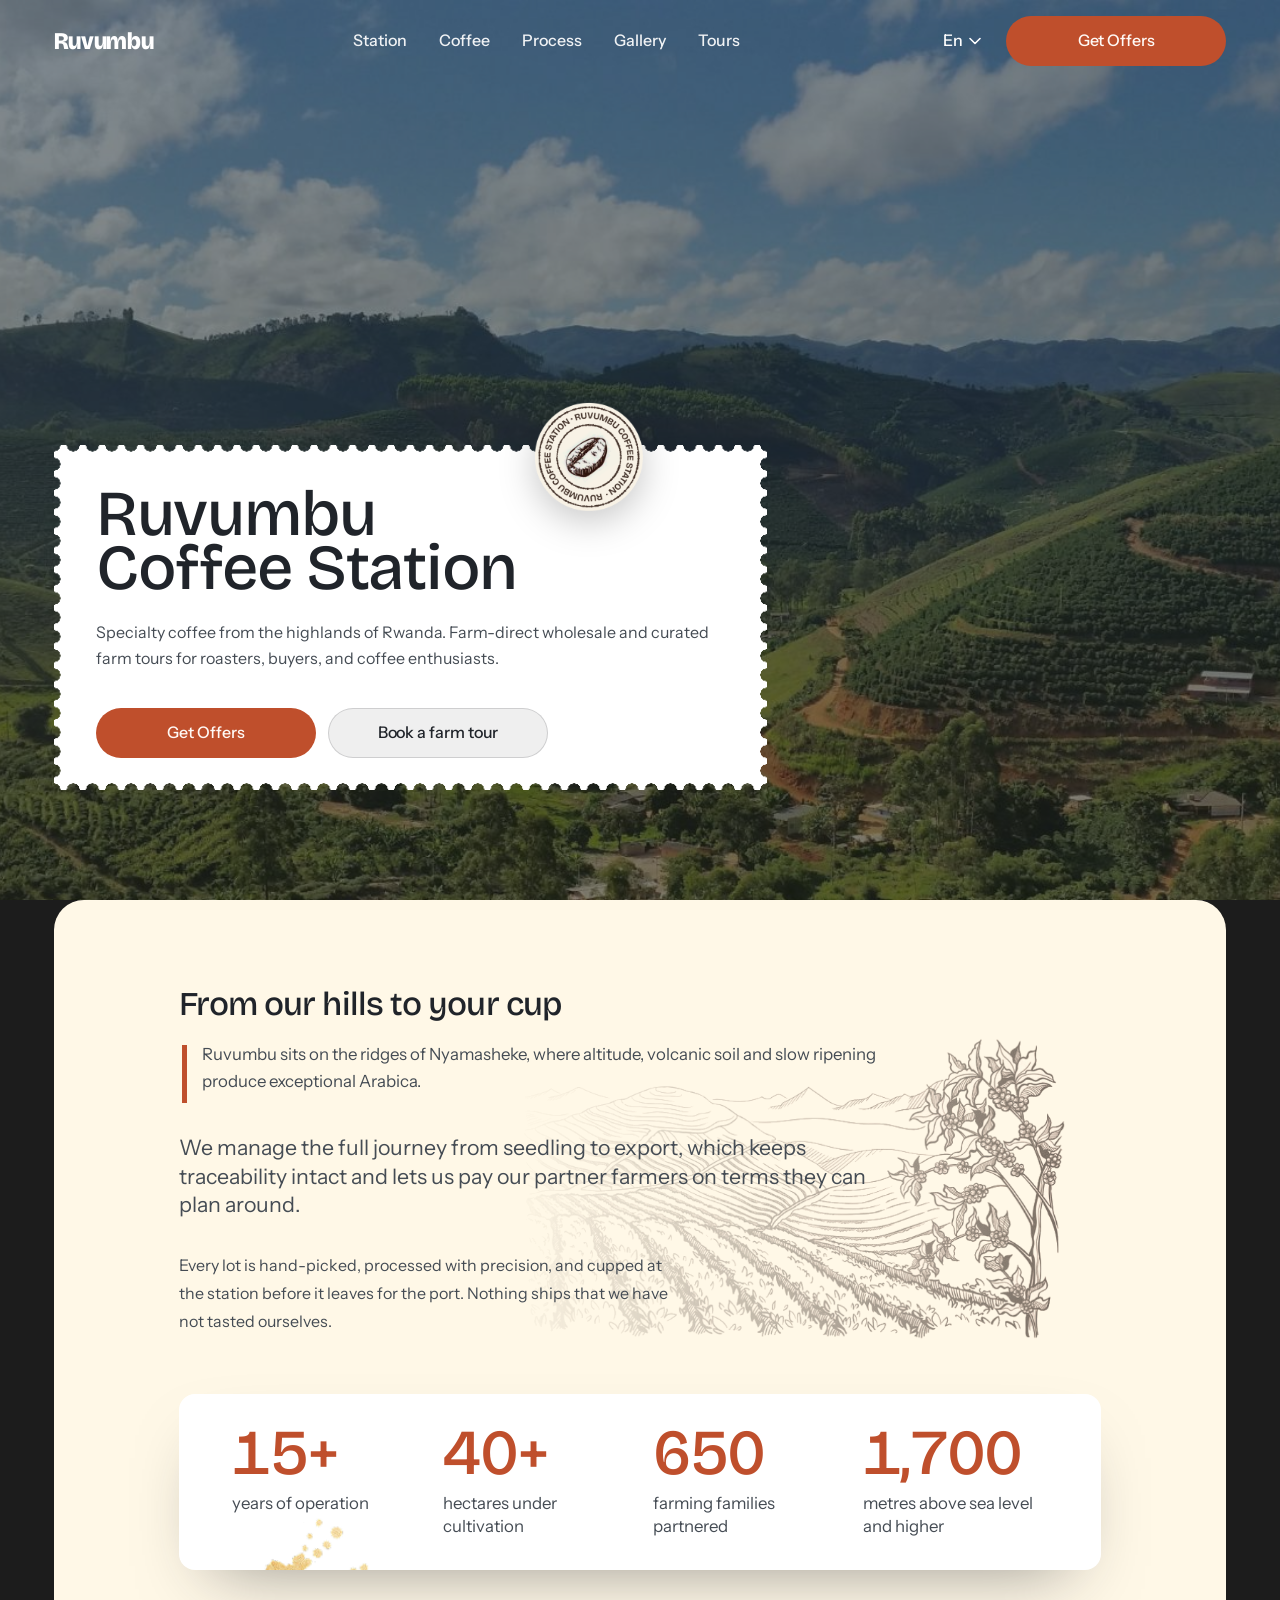
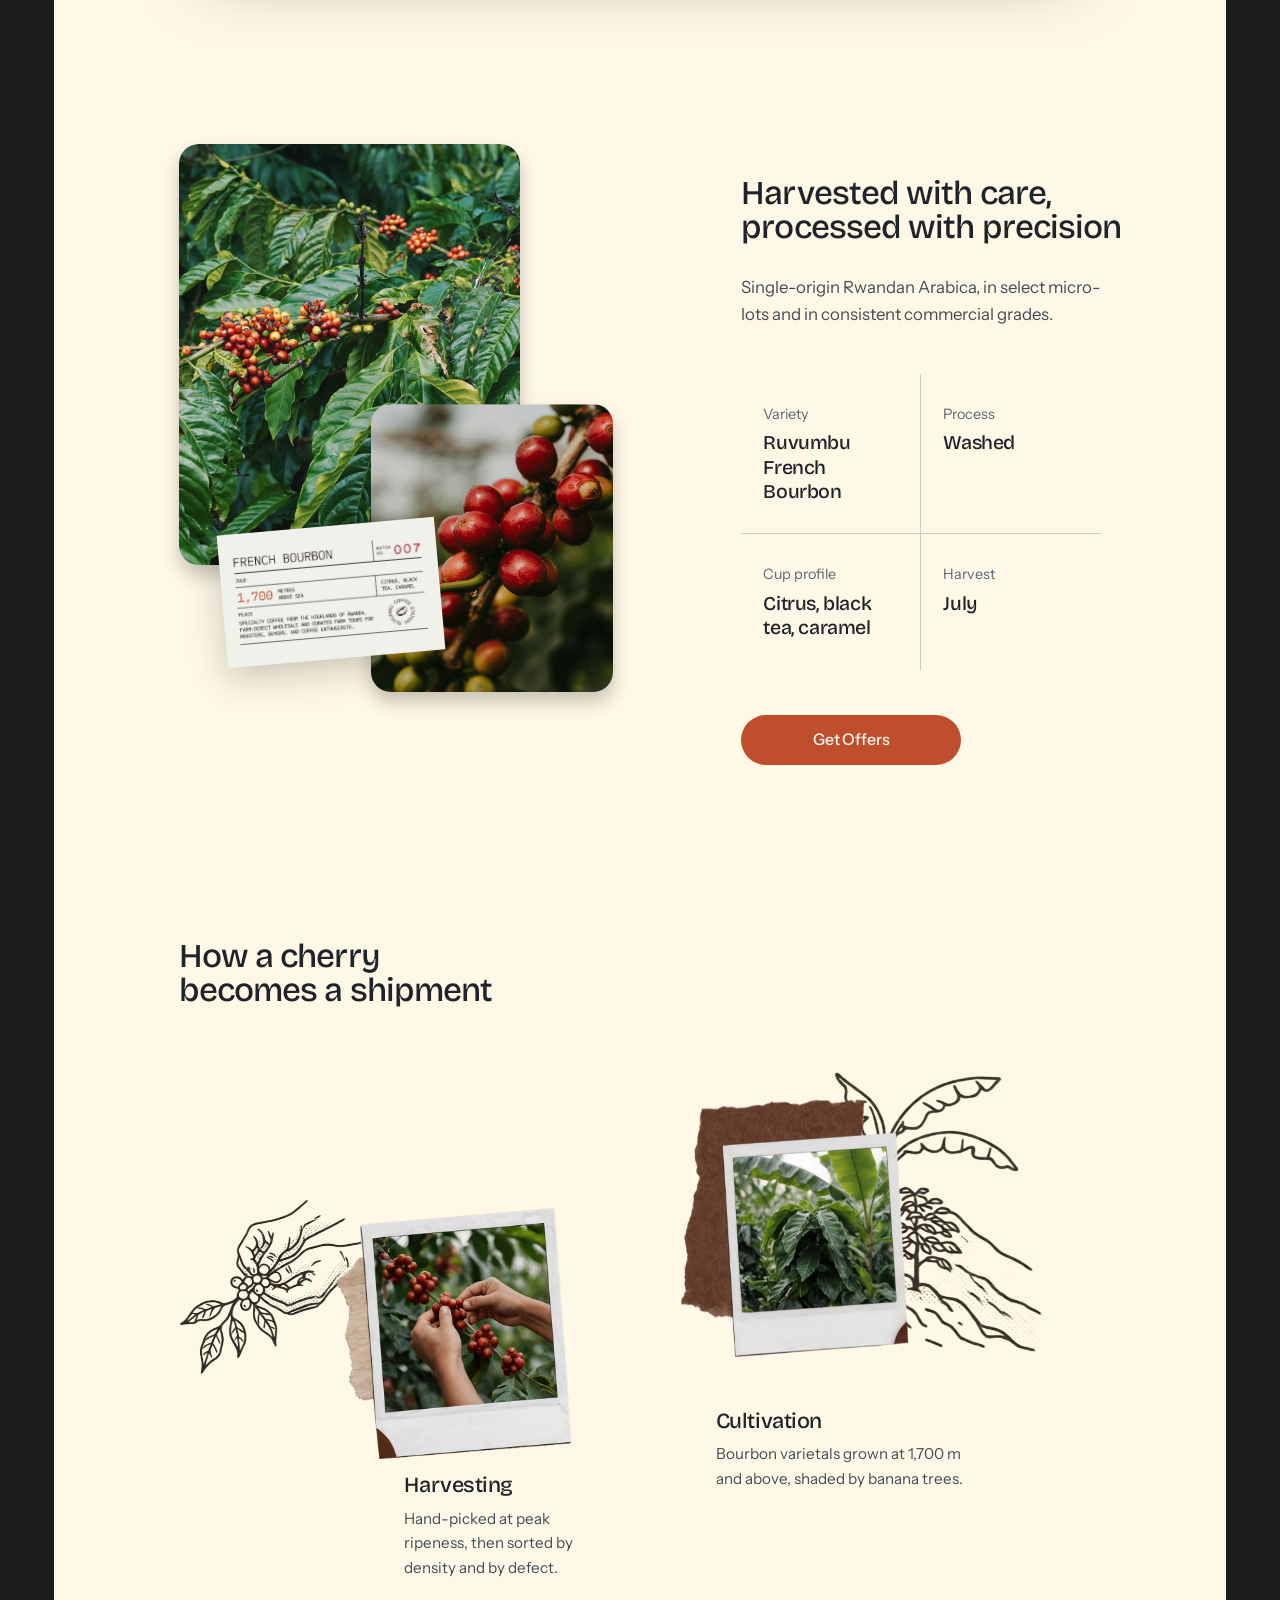
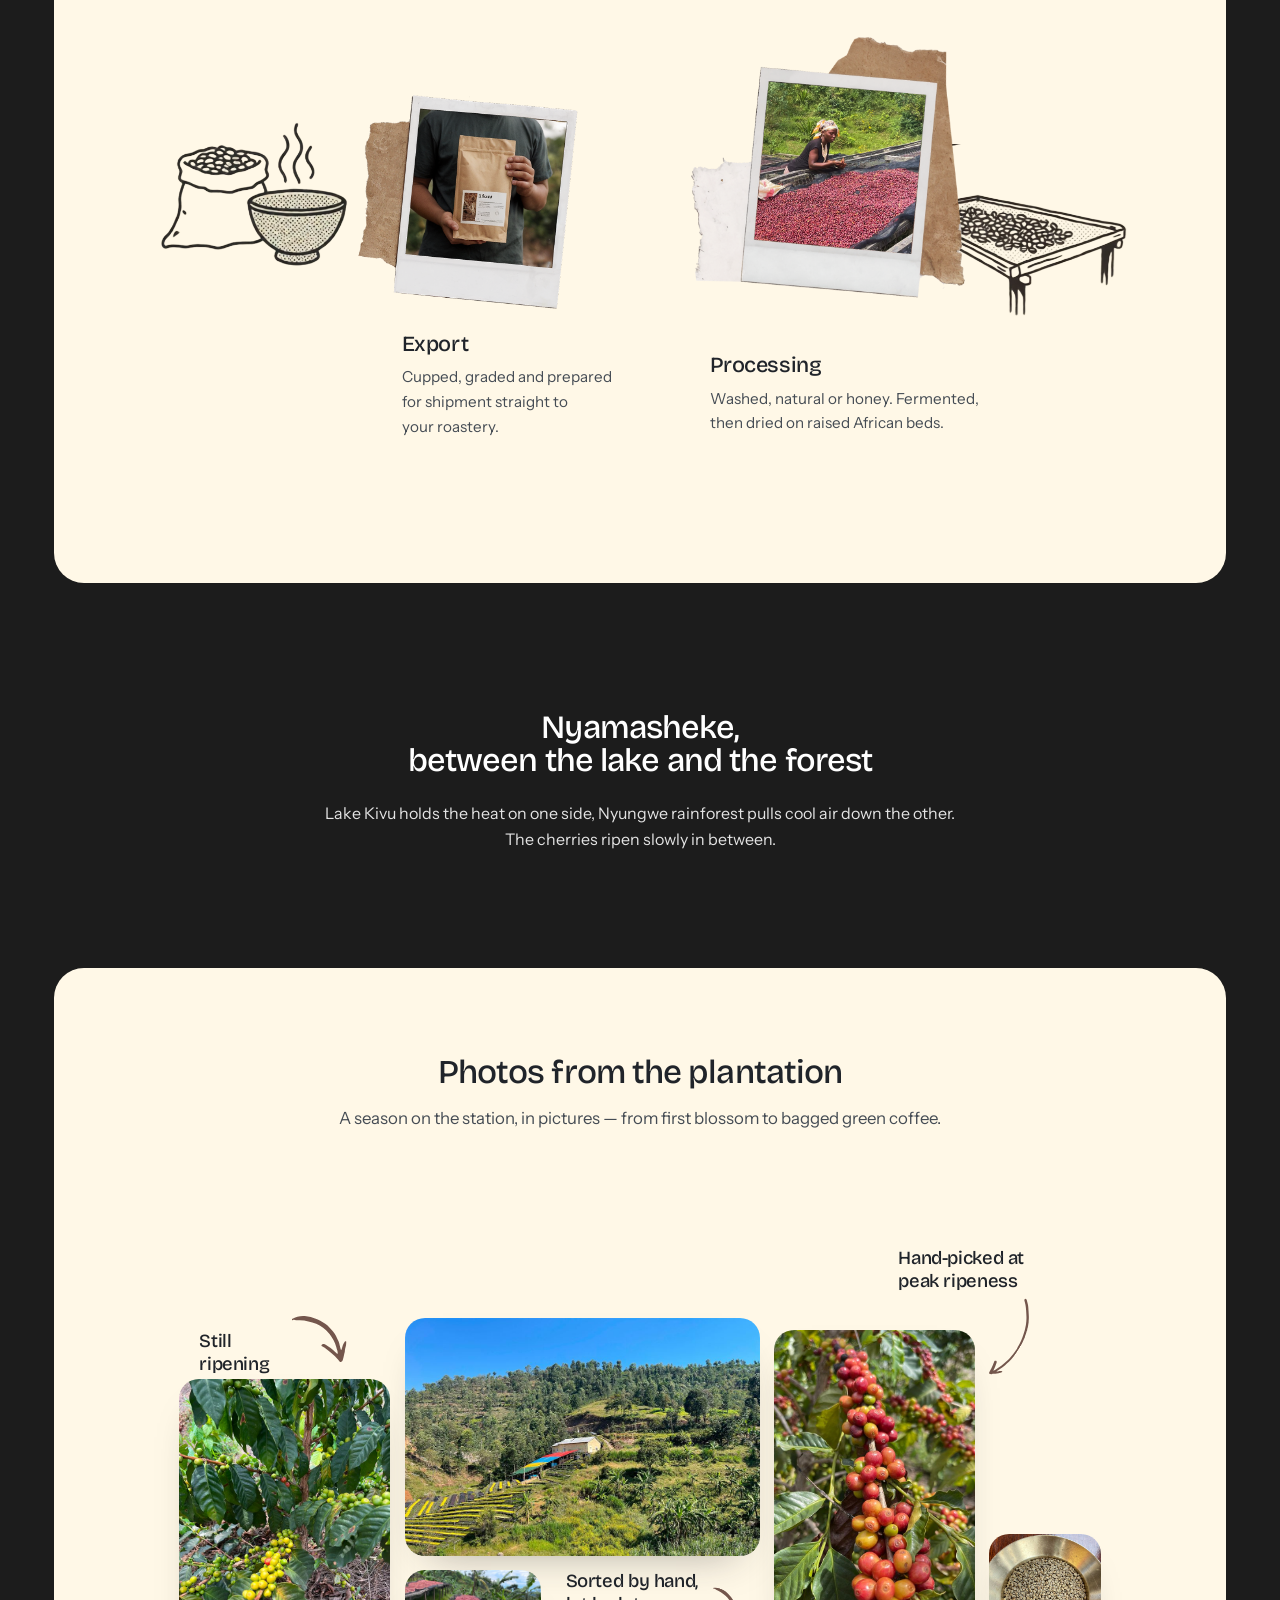
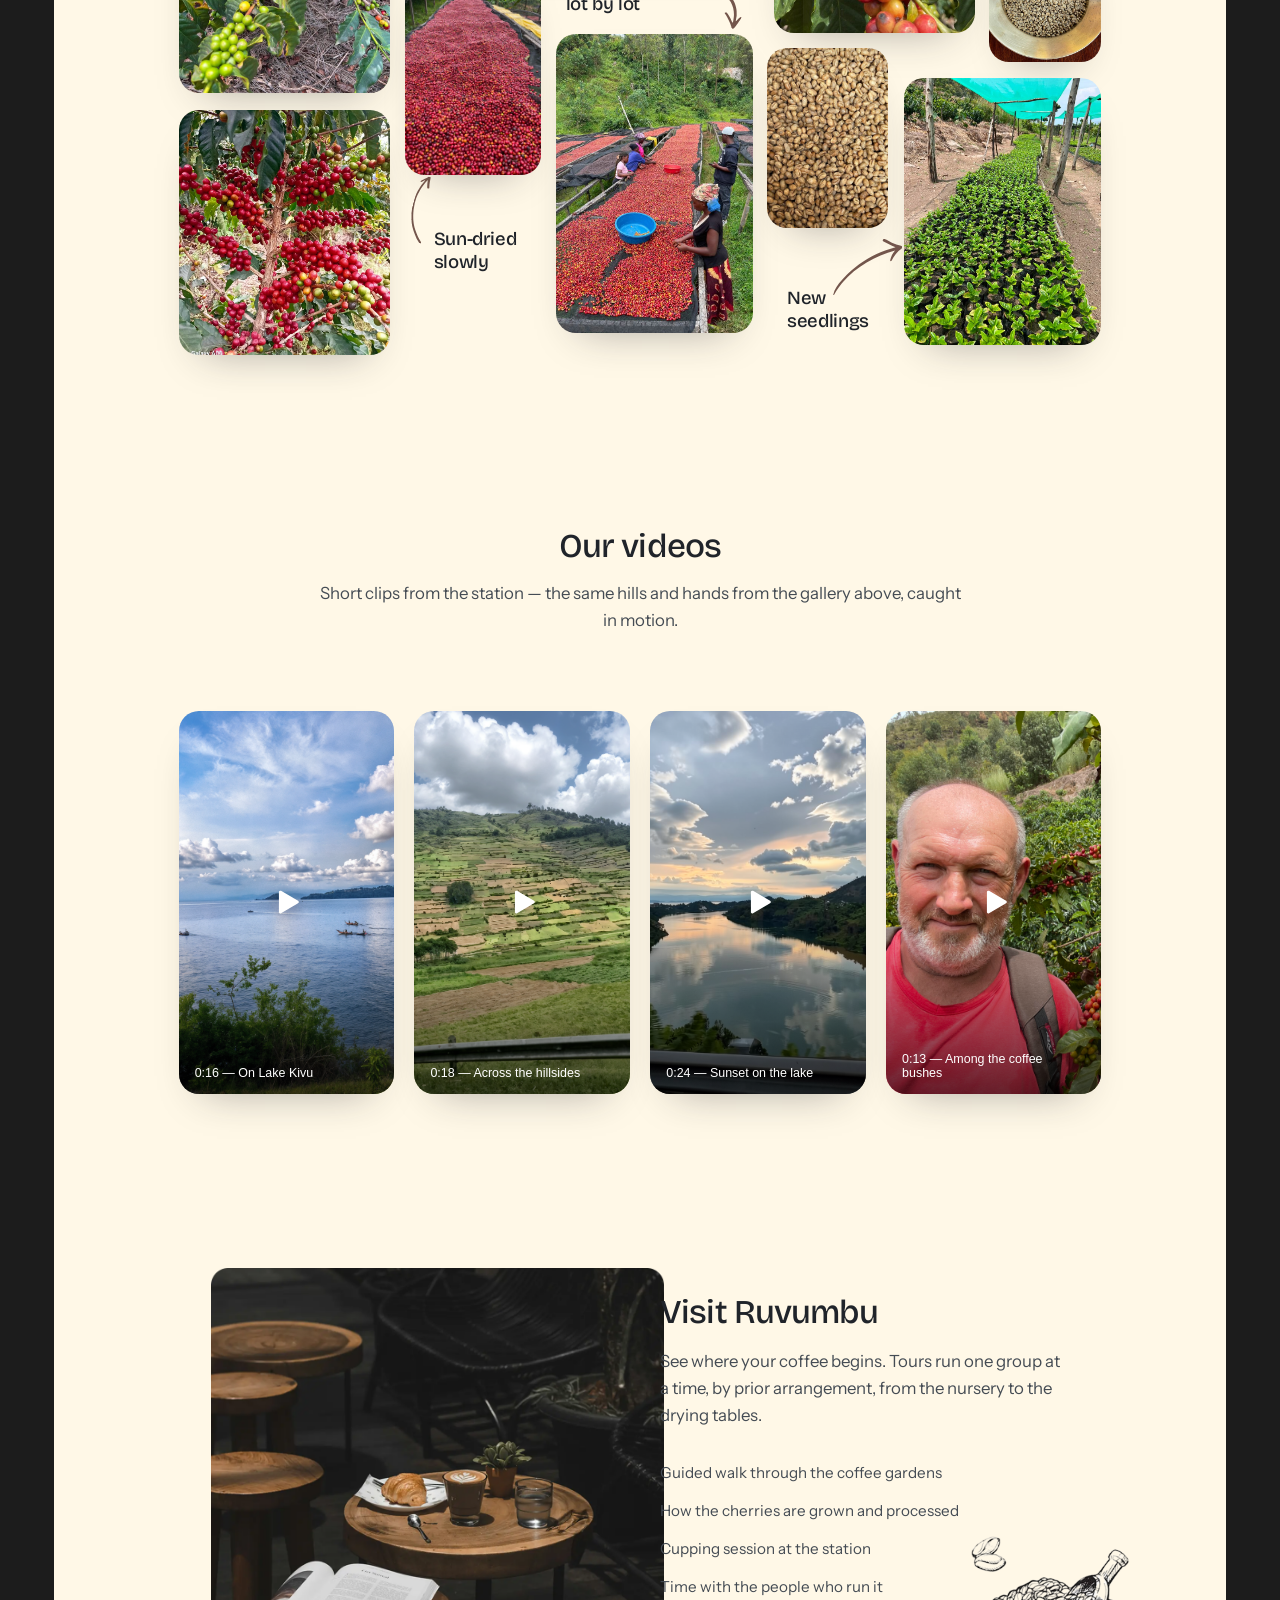
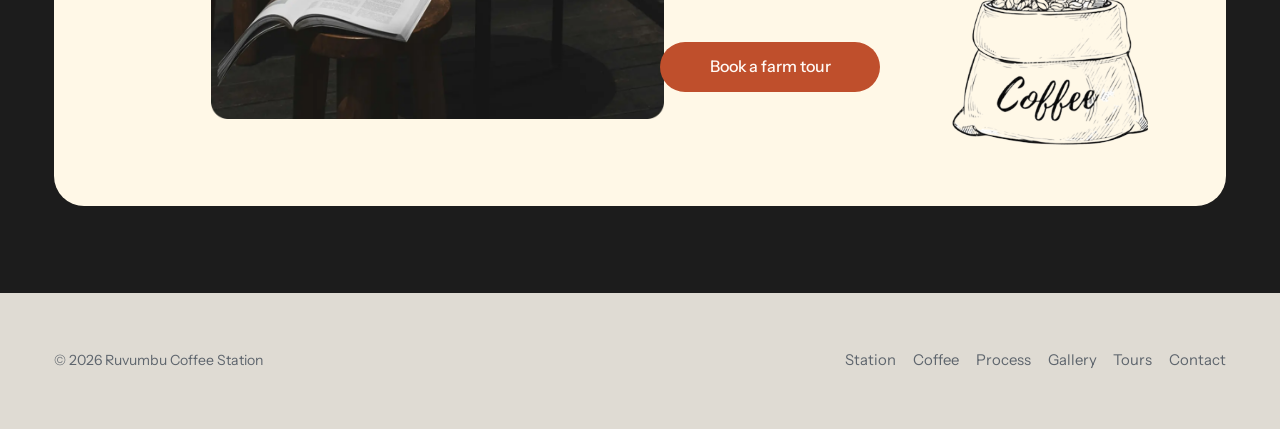
==== index.html @ c39b8268 "update 21:30" ====
<!doctype html>
<html lang="en">
<head>
<meta charset="utf-8">
<meta name="viewport" content="width=device-width,initial-scale=1">
<title>Ruvumbu Coffee Station</title>
<meta name="description" content="Specialty coffee from the highlands of Rwanda. Farm-direct wholesale and curated farm tours for roasters, buyers, and coffee enthusiasts.">
<link rel="preconnect" href="https://fonts.googleapis.com">
<link rel="preconnect" href="https://fonts.gstatic.com" crossorigin>
<link rel="stylesheet" href="https://fonts.googleapis.com/css2?family=Bricolage+Grotesque:opsz,wdth,wght@12..96,75..100,400..800&family=Instrument+Sans:wght@400..700&family=Inter:wght@400;500;600;700;800&display=swap">
<style>
/* =============================================================
   RUVUMBU COFFEE STATION
   Built from Figma: n8om11wwFzgk9Ab67Mc1Me, frame "Site" 90:30
   Ground #1C1C1C · panels #FFF8E7 r30 · accent #BF4F2C · foot #DFDBD3
   Type: Bricolage Grotesque (display) + Instrument Sans (body)
   Radius: panels 30 · media/cards 20 · metric card 16 · buttons pill
   ============================================================= */

:root{
  --ground:#1C1C1C;
  --panel:#FFF8E7;
  --ink:#20242A;
  --ink-2:#454C54;
  --ink-3:#5E656D;
  --line:#CCCCCC;
  --terra:#BF4F2C;
  --terra-press:#A34122;
  --on-terra:#FFF9F5;
  --foot:#DFDBD3;
  --white:#FFFFFF;

  --wrap:1292px;
  --panel-w:1642px;
  --gut:clamp(20px,4.2vw,64px);

  --r-panel:30px;
  --r-media:20px;
  --r-card:16px;
  --r-pill:999px;

  /* type scale, anchored so a 1920 viewport matches the Figma frame */
  --fs-h1:clamp(2.05rem,5vw,6rem);
  --fs-h2:clamp(2rem,2.6vw,3.125rem);
  --fs-h3:clamp(1.35rem,1.34vw,1.6rem);
  --fs-lead:clamp(1.05rem,1.04vw,1.25rem);
  --fs-body:clamp(.95rem,.82vw,.98rem);
  --fs-station-p:clamp(1.25rem,1.67vw,2rem);
  --fs-num:clamp(3rem,5vw,6rem);
}

*{box-sizing:border-box}
html{overflow-x:clip}
@media (hover:hover) and (pointer:fine){html{scroll-behavior:smooth}}
body{
  margin:0;background:var(--ground);color:var(--ink);
  font-family:"Instrument Sans",ui-sans-serif,system-ui,"Segoe UI",Helvetica,Arial,sans-serif;
  font-size:1rem;line-height:1.6;-webkit-font-smoothing:antialiased;overflow-x:clip;
}
img{display:block;max-width:100%;height:auto}
h1,h2,h3,.metric .n,.spec dd,.brand{font-variation-settings:"opsz" 14,"wdth" 100}
.brand{font-variation-settings:"opsz" 96,"wdth" 100}
h1,h2,h3{font-family:"Bricolage Grotesque","Instrument Sans",ui-sans-serif,system-ui,sans-serif;font-weight:500;margin:0;text-wrap:balance}
h1{font-size:var(--fs-h1);line-height:.84;letter-spacing:-.02em}
h2{font-size:var(--fs-h2);line-height:1.035;letter-spacing:-.0273em}
h3{font-size:var(--fs-h3);line-height:1.18;letter-spacing:-.02em}
p{margin:0;text-wrap:pretty}
a{color:inherit;text-decoration:none}

/* Cyrillic renders more reliably in Inter than in the display faces above */
html[lang="ru"] body{font-family:"Inter",ui-sans-serif,system-ui,"Segoe UI",Helvetica,Arial,sans-serif}
html[lang="ru"] h1,html[lang="ru"] h2,html[lang="ru"] h3,html[lang="ru"] .brand,html[lang="ru"] .metric .n,html[lang="ru"] .spec dd{font-family:"Inter",ui-sans-serif,system-ui,sans-serif}

.wrap{width:min(var(--wrap),100% - var(--gut) * 2);margin-inline:auto}
.panel .wrap{width:min(var(--wrap),78.7%)}
@media (max-width:900px){.panel .wrap{width:min(var(--wrap),100% - var(--gut) * 2)}}
.lead{font-size:var(--fs-lead);line-height:1.62;color:var(--ink-2)}

/* ---------- buttons ---------- */
.btn{
  display:inline-flex;align-items:center;justify-content:center;white-space:nowrap;
  padding:.7rem 2.2rem;border-radius:var(--r-pill);border:1px solid transparent;
  font:inherit;font-size:1rem;font-weight:500;letter-spacing:-.005em;cursor:pointer;
  min-width:220px;
  transition:background .25s cubic-bezier(.16,1,.3,1),border-color .25s,color .25s,transform .12s;
}
@media (max-width:560px){
  .btn{width:100%;min-width:0}
  .hero-cta{flex-direction:column;align-items:stretch}
}
.btn-primary{background:var(--terra);color:var(--on-terra)}
.btn-primary:hover{background:var(--terra-press)}
.btn-ghost{border-color:rgba(32,36,42,.16);color:var(--ink)}
.btn-ghost:hover{border-color:var(--ink);background:rgba(32,36,42,.05)}
.btn-light{border-color:rgba(255,255,255,.5);color:#fff}
.btn-light:hover{background:rgba(255,255,255,.14);border-color:#fff}
.btn:active{transform:translateY(1px) scale(.99)}
:where(a,button):focus-visible{outline:2px solid var(--terra);outline-offset:3px;border-radius:6px}

/* ---------- nav ---------- */
.nav{position:fixed;top:0;left:0;right:0;z-index:30;padding-block:16px;background:transparent;box-shadow:none;transition:background-color .3s ease,box-shadow .3s ease,padding-block .3s ease}
.nav.is-scrolled{background:rgba(28,28,28,.82);backdrop-filter:blur(10px);-webkit-backdrop-filter:blur(10px);box-shadow:0 8px 30px -14px rgba(0,0,0,.5);padding-block:12px}
.nav .wrap{display:grid;grid-template-columns:auto 1fr auto;align-items:center;gap:1.5rem}
.brand{font-family:"Bricolage Grotesque",sans-serif;font-weight:800;font-size:1.5rem;letter-spacing:-.014em;color:#fff}
.nav-center{justify-self:center}
.nav-links{display:flex;gap:32px;list-style:none;margin:0;padding:0}
.nav-links a{color:#fff;font-size:1rem;font-weight:500;opacity:.92;padding-block:4px;border-bottom:1px solid transparent;transition:opacity .2s,border-color .2s}
.nav-links a:hover{opacity:1;border-color:rgba(255,255,255,.7)}
.nav-actions{display:flex;align-items:center;gap:22px;justify-self:end}
.nav-toggle{display:none;font:inherit;font-weight:500;color:#fff;background:transparent;border:1px solid rgba(255,255,255,.5);border-radius:var(--r-pill);padding:.5rem 1rem;cursor:pointer}
.mobile-nav{position:absolute;left:var(--gut);right:var(--gut);top:70px;background:var(--panel);border-radius:var(--r-media);padding:.5rem 1.25rem 1.25rem;box-shadow:0 30px 70px -30px rgba(0,0,0,.6)}
.mobile-nav ul{list-style:none;margin:0;padding:0}
.mobile-nav ul a{display:block;padding:.75rem 0;border-bottom:1px solid rgba(32,36,42,.1);font-size:1.05rem}
.mobile-nav .btn{width:100%;margin-top:1rem}

/* ---------- language switch ---------- */
.lang-switch{position:relative}
.lang-btn{display:inline-flex;align-items:center;gap:6px;background:transparent;border:0;color:#fff;font:inherit;font-size:1rem;font-weight:500;cursor:pointer;padding:.3rem .2rem}
.lang-btn svg{transition:transform .2s}
.lang-switch.open .lang-btn svg{transform:rotate(180deg)}
.lang-menu{position:absolute;top:calc(100% + 10px);right:0;min-width:88px;list-style:none;margin:0;padding:6px;background:var(--panel);border-radius:14px;box-shadow:0 20px 44px -18px rgba(0,0,0,.55);z-index:40}
.lang-menu[hidden]{display:none}
.lang-menu li{border-radius:8px}
.lang-menu button{display:block;width:100%;text-align:left;background:transparent;border:0;font:inherit;font-size:.95rem;color:var(--ink);padding:.5rem .65rem;border-radius:8px;cursor:pointer}
.lang-menu button:hover,.lang-menu button:focus-visible{background:rgba(191,79,44,.12)}
.lang-menu button[aria-selected="true"]{color:var(--terra);font-weight:600}

/* ---------- hero ---------- */
.hero{position:relative;min-height:min(912px,100svh);display:flex;align-items:flex-end;overflow:clip;isolation:isolate}
.hero-bg{position:absolute;inset:0;z-index:-2;overflow:clip;background:#1c1c1c}
.hero-bg img{width:100%;height:118%;object-fit:cover;object-position:50% 30%;opacity:.5}
.hero .wrap{position:relative;padding-block:clamp(96px,9vw,110px)}
.hero-inner{position:relative;width:min(713px,100%)}

/* hero card — scalloped (postage-stamp) edge. A single tiled
   radial-gradient hole-punch mask (round in both axes, so it always
   fits the perimeter evenly) layered with a solid content-box fill —
   the ring of holes only shows in the `--r`-wide padding strip of the
   ::before, the interior stays solid regardless. One mask layer, no
   per-edge composition, no dynamic geometry: nothing left to mis-render. */
.stampcard{
  --r:clamp(6.5px,0.75vw,10px);
  position:relative;background:none;
  padding:clamp(28px,3.3vw,52px) clamp(20px,2.2vw,35px) clamp(26px,2.5vw,40px) clamp(24px,3.3vw,52px);
}
.stampcard::before{
  content:"";position:absolute;inset:0;z-index:-1;
  padding:var(--r);box-sizing:border-box;
  background:var(--white);
  box-shadow:0 26px 50px rgba(0,0,0,.28);
  -webkit-mask:
    radial-gradient(50% 50%,#0000 66%,#000 67%) round var(--r) var(--r)/calc(2*var(--r)) calc(2*var(--r)),
    conic-gradient(#000 0 0) content-box;
  mask:
    radial-gradient(50% 50%,#0000 66%,#000 67%) round var(--r) var(--r)/calc(2*var(--r)) calc(2*var(--r)),
    conic-gradient(#000 0 0) content-box;
}
.stampcard > *{position:relative;z-index:2}
.hero h1{max-width:none;white-space:nowrap}
.hero .lead{margin-top:clamp(18px,2vw,34px);max-width:614px;font-size:clamp(1rem,1vw,1.2rem)}
.hero-cta{display:flex;flex-wrap:wrap;gap:12px;margin-top:clamp(22px,2.8vw,44px)}
.seal{
  position:absolute;z-index:4;width:clamp(140px,9.6vw,185px);
  left:75%;transform:translateX(-50%);
  top:calc(clamp(-26px,-1.4vw,-14px) - 40px);
  filter:drop-shadow(0 10px 18px rgba(0,0,0,.22));
}
@media (max-width:900px){
  .nav-center{display:none}
  .nav-toggle{display:inline-flex}
  .hero{align-items:center;min-height:auto}
  .hero .wrap{padding-block:118px 56px}
  .hero h1{white-space:normal;padding-right:56px}
  .seal{width:140px;left:75%;top:calc(-24px - 40px)}
}
@media (min-width:901px){.mobile-nav{display:none}}
@media (max-width:900px){.nav-actions{gap:.9rem}}
@media (max-width:560px){.nav-actions > .btn-primary{display:none}}

/* ---------- panels on the dark ground ---------- */
.panel{
  width:min(var(--panel-w),100% - var(--gut) * 2);
  margin-inline:auto;background:var(--panel);border-radius:var(--r-panel);
  overflow:clip;position:relative;
}
.panel + .panel{margin-top:0}
.gap-top{display:none}
.section{padding-block:clamp(56px,6.8vw,130px)}

/* ---------- station ---------- */
.station-grid{position:relative}
.station-art{
  position:absolute;right:2.9%;top:clamp(8px,2vw,26px);width:61.6%;max-width:797px;
  opacity:.92;pointer-events:none;z-index:0;
}
.station-copy{position:relative;z-index:1;width:min(703px,100%)}
.station-lead{position:relative;padding-left:23px;margin-top:clamp(14px,1.5vw,24px);max-width:711px}
.station-lead::before{content:"";position:absolute;left:3.5px;top:.28em;width:5px;height:58px;background:var(--terra)}
.station-p{font-size:var(--fs-station-p);line-height:1.32;color:var(--ink-2);margin-top:clamp(26px,3vw,44px);max-width:703px}
.station-note{font-size:1rem;line-height:1.75;color:var(--ink-2);margin-top:clamp(24px,2.6vw,44px);max-width:503px}

.metrics{
  position:relative;margin-top:clamp(40px,4.6vw,88px);
  background:var(--white);border-radius:var(--r-card);overflow:clip;
  padding:clamp(28px,2.5vw,48px) clamp(24px,4.2vw,80px);
  box-shadow:0 30px 70px -34px rgba(32,36,42,.5);
  display:grid;grid-template-columns:repeat(4,minmax(0,1fr));gap:clamp(20px,2vw,38px);
}
.splash-metrics{position:absolute;left:4%;top:30%;width:48%;pointer-events:none;mix-blend-mode:multiply}
.metric{position:relative;z-index:1}
.metric .n{display:block;font-family:"Bricolage Grotesque",sans-serif;font-weight:500;
  font-size:var(--fs-num);line-height:.834;letter-spacing:-.027em;color:var(--terra);font-variant-numeric:tabular-nums}
.metric .l{display:block;margin-top:clamp(10px,1vw,16px);font-size:var(--fs-lead);line-height:1.35;color:var(--ink-2);max-width:200px}
@media (max-width:820px){
  .metrics{grid-template-columns:repeat(2,minmax(0,1fr));row-gap:30px}
  .station-art{right:-6%;top:-2%;width:86%;opacity:.42}
}

/* ---------- coffee ---------- */
.coffee-grid{display:grid;grid-template-columns:minmax(0,635fr) minmax(0,526fr);gap:clamp(30px,10vw,130px);align-items:start}
.coffee-stack{position:relative;aspect-ratio:635/801}
.coffee-1{position:absolute;left:0;top:0;width:78.6%;border-radius:var(--r-media);box-shadow:0 10px 18px rgba(0,0,0,.22)}
.coffee-2{position:absolute;left:44.3%;top:47.4%;width:55.7%;border-radius:var(--r-media);box-shadow:0 10px 18px rgba(0,0,0,.22)}
.coffee-card{position:absolute;left:9.9%;top:69.7%;width:50.2%;z-index:2;rotate:-5deg;filter:drop-shadow(0 10px 18px rgba(0,0,0,.22))}
.coffee-copy{display:flex;flex-direction:column;gap:clamp(22px,2.3vw,44px);padding-top:clamp(0px,2.5vw,33px)}
.coffee-copy h2{width:min(600px,116%);text-wrap:pretty}
.coffee-copy .lead{max-width:418px}
.spec-grid{display:grid;grid-template-columns:repeat(2,minmax(0,1fr));border-radius:var(--r-media);overflow:clip}
.spec{padding:29px 22px;display:flex;flex-direction:column;gap:5px}
.spec:nth-child(1),.spec:nth-child(3){border-right:1px solid var(--line)}
.spec:nth-child(1),.spec:nth-child(2){border-bottom:1px solid var(--line)}
.spec dt{font-size:.9rem;line-height:1.62;color:var(--ink-3);margin:0}
.spec dd{margin:0;font-family:"Bricolage Grotesque",sans-serif;font-weight:500;font-size:1.22rem;line-height:1.25;letter-spacing:-.02em}
@media (max-width:900px){
  .coffee-grid{grid-template-columns:1fr;gap:44px}
  .coffee-stack{max-width:560px}
}
@media (max-width:480px){.spec-grid{grid-template-columns:1fr}
  .spec:nth-child(1),.spec:nth-child(3){border-right:0}
  .spec:nth-child(3){border-bottom:1px solid var(--line)}}

/* ---------- process ---------- */
.process h2{max-width:504px;margin-bottom:clamp(30px,3vw,52px)}
.steps{display:grid;grid-template-columns:minmax(0,637fr) minmax(0,676fr);column-gap:clamp(16px,1.5vw,20px)}
.step{position:relative;margin-bottom:clamp(40px,4.4vw,80px)}
.s1{grid-column:2;grid-row:1}
.s2{grid-column:1;grid-row:1;padding-top:33%}
.s3{grid-column:2;grid-row:2}
.s4{grid-column:1;grid-row:2;padding-top:8%}
.step-media{position:relative}
.step-art{position:absolute;pointer-events:none;z-index:0;opacity:.92}
.step-photo{position:relative;z-index:1;width:100%}
.step-text{position:relative;z-index:2}
.step-text h3{margin-bottom:8px}
.step-text p{font-size:var(--fs-body);line-height:1.62;color:var(--ink-2);max-width:270px}

/* per-step geometry, mirrored from the Figma frame */
.s1 .step-media{aspect-ratio:636/483}
.s1 .step-art{left:25.8%;top:0;width:61.43%}
.s1 .step-photo{position:absolute;left:8%;top:11.5%;width:54.6%}
.s1 .step-text{padding-left:17.1%;padding-top:2%}

.s2 .step-media{aspect-ratio:637/410}
.s2 .step-art{left:0;top:2.9%;width:42.38%}
.s2 .step-photo{position:absolute;left:34.1%;top:3%;width:57.9%}
.s2 .step-text{padding-left:51.5%}

.s3 .step-media{aspect-ratio:676/460}
.s3 .step-art{left:59%;top:33.9%;width:46.58%}
.s3 .step-photo{position:absolute;left:11.6%;top:0;width:59%}
.s3 .step-text{padding-left:15.8%}

.s4 .step-media{aspect-ratio:637/378}
.s4 .step-art{left:-4%;top:6.1%;width:46.5%}
.s4 .step-photo{position:absolute;left:36.4%;top:0;width:59%}
.s4 .step-text{padding-left:50.9%}
@media (max-width:900px){
  .steps{grid-template-columns:1fr}
  .s1,.s2,.s3,.s4{grid-column:1;grid-row:auto;padding-top:0}
  .step{max-width:520px;margin-inline:auto;margin-bottom:56px}
  .step-media{aspect-ratio:auto !important;min-height:0}
  .step-photo{position:relative !important;left:auto !important;top:auto !important;
    width:74% !important;margin-left:auto;margin-right:0}
  .s2 .step-photo,.s4 .step-photo{margin-left:0;margin-right:auto}
  .step-art{left:auto !important;right:auto !important;top:12% !important;width:56% !important;opacity:.5}
  .s1 .step-art,.s3 .step-art{left:-4% !important}
  .s2 .step-art,.s4 .step-art{right:-4% !important;left:auto !important}
  .s1 .step-text,.s2 .step-text,.s3 .step-text,.s4 .step-text{padding-left:0;padding-top:18px}
  .step-text p{max-width:none}
}

/* ---------- terroir ---------- */
.terroir{padding-block:clamp(70px,10vw,198px) clamp(70px,9vw,175px);text-align:center;color:#fff}
.terroir h2{max-width:760px;margin-inline:auto;font-size:clamp(1.9rem,2.54vw,3.05rem);text-wrap:pretty}
.terroir p{max-width:648px;margin:clamp(18px,1.8vw,34px) auto 0;font-size:clamp(1rem,1vw,1.2rem);line-height:1.62;color:rgba(255,255,255,.88)}

/* ---------- gallery ---------- */
.gallery-head{max-width:700px;margin-inline:auto;text-align:center}
.gallery-head p{margin-top:16px}
.gallery-collage{position:relative;margin-top:clamp(56px,6vw,96px);aspect-ratio:1295/1047}
.g-photo{position:absolute;border:0;padding:0;margin:0;background:none;border-radius:var(--r-media);overflow:clip;cursor:pointer;box-shadow:0 20px 40px -24px rgba(32,36,42,.4);transition:transform .4s cubic-bezier(.16,1,.3,1),box-shadow .4s cubic-bezier(.16,1,.3,1);-webkit-tap-highlight-color:transparent}
.g-photo img{width:100%;height:100%;object-fit:cover;display:block}
.g-photo:hover,.g-photo:focus-visible{transform:translateY(-10px) scale(1.035);box-shadow:0 40px 70px -20px rgba(32,36,42,.5);z-index:5}
.g-arrow{position:absolute;height:auto;pointer-events:none;opacity:.9}
.g-cap{position:absolute;margin:0;font-family:"Bricolage Grotesque",sans-serif;font-weight:500;color:var(--ink);font-size:clamp(.92rem,1.45vw,1.32rem);line-height:1.24;letter-spacing:-.02em;pointer-events:none}
@media (max-width:900px){
  .gallery-collage{
    aspect-ratio:auto;display:flex;gap:14px;overflow-x:auto;scroll-snap-type:x mandatory;
    -webkit-overflow-scrolling:touch;margin-inline:calc(var(--gut) * -1);padding-inline:var(--gut);padding-bottom:10px;
  }
  .g-photo{
    position:static !important;left:auto !important;top:auto !important;
    width:76% !important;height:auto !important;flex:0 0 76%;aspect-ratio:3/4;scroll-snap-align:center;
  }
  .g-photo:hover,.g-photo:focus-visible{transform:none;box-shadow:0 20px 40px -24px rgba(32,36,42,.4)}
  .g-arrow,.g-cap{display:none}
  .gallery-collage{padding-block:16px 24px}
}

/* ---------- lightbox ---------- */
.lightbox{position:fixed;inset:0;z-index:200;background:rgba(18,15,13,.94);display:flex;align-items:center;justify-content:center;padding:clamp(16px,5vw,56px)}
.lightbox[hidden]{display:none}
.lb-figure{margin:0;display:flex;flex-direction:column;align-items:center;gap:14px;max-width:100%}
.lb-img{max-width:min(1100px,88vw);max-height:78vh;width:auto;height:auto;border-radius:14px;box-shadow:0 40px 90px rgba(0,0,0,.55);object-fit:contain;background:#111}
.lb-cap{color:rgba(255,248,231,.75);font-size:.9rem;text-align:center}
.lb-btn{position:absolute;background:rgba(255,255,255,.1);border:0;color:#fff;border-radius:999px;cursor:pointer;display:flex;align-items:center;justify-content:center;transition:background .2s,transform .2s;padding:0}
.lb-btn:focus-visible{outline:2px solid rgba(255,255,255,.7);outline-offset:2px}
.lb-btn svg{display:block}
.lb-btn:hover{background:rgba(255,255,255,.22)}
.lb-close{top:20px;right:20px;width:44px;height:44px}
.lb-prev,.lb-next{top:50%;transform:translateY(-50%);width:52px;height:52px}
.lb-prev:hover,.lb-next:hover{transform:translateY(-50%) scale(1.08)}
.lb-prev{left:clamp(8px,3vw,32px)}
.lb-next{right:clamp(8px,3vw,32px)}
@media (max-width:560px){.lb-prev,.lb-next{width:42px;height:42px}.lb-prev svg,.lb-next svg{width:18px;height:18px}}

/* ---------- videos ---------- */
.videos-grid{display:grid;grid-template-columns:repeat(4,minmax(0,1fr));gap:clamp(14px,1.6vw,22px);margin-top:clamp(56px,6vw,96px)}
.v-card{position:relative;display:block;border:0;padding:0;margin:0;background:none;border-radius:var(--r-media);overflow:clip;cursor:pointer;aspect-ratio:9/16;box-shadow:0 20px 40px -24px rgba(32,36,42,.4);transition:transform .4s cubic-bezier(.16,1,.3,1),box-shadow .4s cubic-bezier(.16,1,.3,1);-webkit-tap-highlight-color:transparent}
.v-card img{width:100%;height:100%;object-fit:cover;display:block;transition:transform .5s ease}
.v-card::after{content:"";position:absolute;inset:0;background:linear-gradient(180deg,rgba(0,0,0,0) 55%,rgba(0,0,0,.6) 100%)}
.v-card:hover,.v-card:focus-visible{transform:translateY(-8px);box-shadow:0 34px 60px -18px rgba(32,36,42,.5)}
.v-card:hover img{transform:scale(1.05)}
.v-play{position:absolute;top:50%;left:50%;transform:translate(-50%,-50%);color:#fff;z-index:2;transition:transform .3s cubic-bezier(.16,1,.3,1);display:flex;align-items:center;justify-content:center;filter:drop-shadow(0 4px 10px rgba(0,0,0,.4))}
.v-card:hover .v-play{transform:translate(-50%,-50%) scale(1.08)}
.v-meta{position:absolute;left:16px;right:16px;bottom:14px;color:#fff;font-size:.78rem;z-index:2;text-align:left}
@media (max-width:900px){
  .videos-grid{
    display:flex;gap:14px;overflow-x:auto;scroll-snap-type:x mandatory;grid-template-columns:none;
    -webkit-overflow-scrolling:touch;margin-inline:calc(var(--gut) * -1);padding-inline:var(--gut);padding-block:16px 24px;
  }
  .v-card{width:76%;flex:0 0 76%;scroll-snap-align:center}
}

/* ---------- tours ---------- */
.tours-grid{position:relative;display:grid;grid-template-columns:minmax(0,655fr) minmax(0,637fr);gap:clamp(28px,2vw,40px);align-items:center}
.tours-media{position:relative;width:min(596px,100%);margin-left:clamp(0px,3vw,32px)}
.tours-copy{position:relative;z-index:2}
.tours-leaf{position:absolute;left:41.5%;top:-10.7%;width:27.2%;z-index:0;opacity:.85;pointer-events:none}
.tours-bag{position:absolute;left:83.7%;top:53.6%;width:21.4%;z-index:1;pointer-events:none}
.tours-copy .lead{margin-top:clamp(14px,1.4vw,22px);max-width:527px}
.incl{list-style:none;margin:clamp(20px,2vw,30px) 0 0;padding:0;max-width:500px}
.incl li{padding:.42rem 0;font-size:var(--fs-body);color:var(--ink-2)}
.tours-copy .btn{margin-top:clamp(24px,2.8vw,44px)}
@media (max-width:900px){
  .tours-grid{grid-template-columns:1fr;gap:36px}
  .tours-media{margin-left:0}
  .tours-leaf{left:auto;right:-4%;top:-6%;width:38%}
  .tours-bag{left:auto;right:2%;top:auto;bottom:-6%;width:30%}
}

/* ---------- footer ---------- */
.foot{background:var(--foot);padding-block:clamp(36px,4.4vw,64px);margin-top:clamp(48px,6.8vw,131px)}
.foot .wrap{display:flex;flex-wrap:wrap;gap:1rem 2rem;align-items:baseline;justify-content:space-between;color:var(--ink-3)}
.foot small{font-size:.88rem}
.foot-links{display:flex;flex-wrap:wrap;gap:1.05rem;list-style:none;margin:0;padding:0;font-size:.93rem}
.foot-links a{transition:color .2s}
.foot-links a:hover{color:var(--ink)}

/* ---------- modals (quote / tour) ---------- */
.modal-overlay{position:fixed;inset:0;z-index:300;background:rgba(18,15,13,.72);display:flex;align-items:center;justify-content:center;padding:clamp(16px,5vw,40px);overflow-y:auto}
.modal-overlay[hidden]{display:none}
.modal{position:relative;width:min(560px,100%);background:var(--panel);border-radius:var(--r-panel);padding:clamp(28px,3.4vw,44px);box-shadow:0 50px 100px -30px rgba(0,0,0,.6);margin:auto}
.modal-close{position:absolute;top:16px;right:16px;width:38px;height:38px;border-radius:50%;border:0;background:rgba(32,36,42,.08);color:var(--ink);cursor:pointer;display:flex;align-items:center;justify-content:center;font-size:1.3rem;line-height:1;transition:background .2s}
.modal-close:hover{background:rgba(32,36,42,.16)}
.modal h3{padding-right:40px}
.modal-lead{margin-top:10px;color:var(--ink-2);font-size:.98rem}
.price-table{width:100%;border-collapse:collapse;margin-top:22px;font-size:.92rem}
.price-table th{text-align:left;padding:0 10px 8px;font-weight:500;color:var(--ink-3);font-size:.82rem;border-bottom:1px solid var(--line)}
.price-row td{padding:10px;border-bottom:1px solid var(--line)}
.price-row{cursor:pointer;transition:background .15s}
.price-row:hover{background:rgba(191,79,44,.06)}
.price-row.is-selected{background:rgba(191,79,44,.12)}
.price-row label{display:flex;align-items:center;gap:10px;cursor:pointer;font-weight:500}
.price-row input[type="radio"]{accent-color:var(--terra);width:17px;height:17px;flex:none}
.price-row td:last-child{font-weight:600;color:var(--terra);white-space:nowrap}
.modal-form{margin-top:24px;display:flex;flex-direction:column;gap:14px}
.field{display:flex;flex-direction:column;gap:6px}
.field span{font-size:.85rem;color:var(--ink-3)}
.field input{font:inherit;padding:.65rem .85rem;border:1px solid var(--line);border-radius:12px;background:var(--white);color:var(--ink)}
.field input:focus-visible{outline:2px solid var(--terra);outline-offset:1px}
.modal-form .btn{margin-top:4px;width:100%}
.modal-success{margin-top:18px;padding:14px 16px;border-radius:12px;background:rgba(80,140,60,.14);color:#2f5c22;font-size:.92rem}
.modal-success[hidden]{display:none}

/* ---------- reveal ---------- */
.rv{opacity:0;transform:translateY(26px);transition:opacity .85s cubic-bezier(.16,1,.3,1),transform .85s cubic-bezier(.16,1,.3,1)}
.rv.in{opacity:1;transform:none}
.rv-d1{transition-delay:.09s}.rv-d2{transition-delay:.18s}.rv-d3{transition-delay:.27s}
.rv-tilt{opacity:0;transform:translateY(34px) rotate(-4deg) scale(.97);transition:opacity .9s cubic-bezier(.16,1,.3,1),transform .9s cubic-bezier(.16,1,.3,1)}
.rv-tilt.in{opacity:1;transform:none}

/* ---------- motion ---------- */
@supports (animation-timeline: view()){
  /* pure-CSS parallax: no scroll/resize JS listeners at all, so there is
     nothing to conflict with the artifact host's own scroll handling
     (a JS-driven version of this caused scrolling to lock up entirely
     when embedded) */
  .seal{animation:sealTurn linear both;animation-timeline:scroll(root block);animation-range:0 100svh;will-change:transform}
  @keyframes sealTurn{from{rotate:-7deg}to{rotate:9deg}}
  .par{animation:parMove linear both;animation-timeline:view();animation-range:entry 0% exit 100%;will-change:transform}
  @keyframes parMove{from{translate:0 var(--pf,5vh)}to{translate:0 var(--pt,-5vh)}}
}
</style>
</head>
<body>

<header class="nav">
  <div class="wrap">
    <a class="brand" href="#top">Ruvumbu</a>
    <nav class="nav-center" aria-label="Sections">
      <ul class="nav-links">
        <li><a href="#station" data-i18n="nav.station">Station</a></li>
        <li><a href="#coffee" data-i18n="nav.coffee">Coffee</a></li>
        <li><a href="#process" data-i18n="nav.process">Process</a></li>
        <li><a href="#gallery" data-i18n="nav.gallery">Gallery</a></li>
        <li><a href="#tours" data-i18n="nav.tours">Tours</a></li>
      </ul>
    </nav>
    <div class="nav-actions">
      <div class="lang-switch" id="langSwitch">
        <button class="lang-btn" type="button" id="langBtn" aria-haspopup="listbox" aria-expanded="false">
          <span id="langBtnLabel">En</span>
          <svg width="12" height="8" viewBox="0 0 12 8" fill="none" aria-hidden="true"><path d="M1 1.5 6 6.5 11 1.5" stroke="currentColor" stroke-width="1.6" stroke-linecap="round" stroke-linejoin="round"/></svg>
        </button>
        <ul class="lang-menu" id="langMenu" role="listbox" hidden>
          <li role="option"><button type="button" data-lang="en" aria-selected="true">En</button></li>
          <li role="option"><button type="button" data-lang="ru" aria-selected="false">Ru</button></li>
          <li role="option"><button type="button" data-lang="fr" aria-selected="false">Fr</button></li>
        </ul>
      </div>
      <button class="nav-toggle" type="button" id="nav-toggle" data-i18n="nav.toggleOpen" aria-expanded="false" aria-controls="mobile-nav">Menu</button>
      <button type="button" class="btn btn-primary" data-open-modal="quote" data-i18n="nav.cta">Get Offers</button>
    </div>
  </div>
  <div class="mobile-nav" id="mobile-nav" hidden>
    <ul>
      <li><a href="#station" data-i18n="nav.station">Station</a></li>
      <li><a href="#coffee" data-i18n="nav.coffee">Coffee</a></li>
      <li><a href="#process" data-i18n="nav.process">Process</a></li>
      <li><a href="#gallery" data-i18n="nav.gallery">Gallery</a></li>
      <li><a href="#tours" data-i18n="nav.tours">Tours</a></li>
    </ul>
    <button type="button" class="btn btn-primary" data-open-modal="quote" data-i18n="nav.cta">Get Offers</button>
  </div>
</header>

<main id="top">

<!-- ============================ hero ============================ -->
<section class="hero">
  <div class="hero-bg">
    <img src="assets/GreenBG.jpg" alt="Terraced coffee hills in the Rwandan highlands under an open sky" width="1920" height="912" fetchpriority="high">
  </div>
  <div class="wrap">
    <div class="hero-inner">
      <div class="stampcard rv">
        <h1 data-i18n="hero.title">Ruvumbu<br>Coffee Station</h1>
        <p class="lead" data-i18n="hero.lead">Specialty coffee from the highlands of Rwanda. Farm-direct wholesale and curated farm tours for roasters, buyers, and coffee enthusiasts.</p>
        <div class="hero-cta">
          <button type="button" class="btn btn-primary" data-open-modal="quote" data-i18n="hero.ctaQuote">Get Offers</button>
          <button type="button" class="btn btn-ghost" data-open-modal="tour" data-i18n="hero.ctaTour">Book a farm tour</button>
        </div>
      </div>
      <img class="seal" src="assets/Stamp.png" alt="" aria-hidden="true" width="185" height="185">
    </div>
  </div>
</section>

<div class="gap-top"></div>

<!-- ====================== panel one ====================== -->
<div class="panel">

  <!-- station -->
  <section class="section" id="station">
    <div class="wrap station-grid">
      <img class="station-art par" style="--pf:3vh;--pt:-4vh" src="assets/Img plantation.png" alt="" aria-hidden="true" width="797" height="455">
      <div class="station-copy">
        <h2 class="rv" data-i18n="station.h2">From our hills to your cup</h2>
        <p class="lead station-lead rv rv-d1" data-i18n="station.lead">Ruvumbu sits on the ridges of Nyamasheke, where altitude, volcanic soil and slow ripening produce exceptional Arabica.</p>
        <p class="station-p rv rv-d1" data-i18n="station.p">We manage the full journey from seedling to export, which keeps traceability intact and lets us pay our partner farmers on terms they can plan around.</p>
        <p class="station-note rv rv-d2" data-i18n="station.note">Every lot is hand-picked, processed with precision, and cupped at the station before it leaves for the port. Nothing ships that we have not tasted ourselves.</p>
      </div>

      <div class="metrics rv">
        <img class="splash-metrics" src="assets/splash.png" alt="" aria-hidden="true" width="642" height="240">
        <div class="metric"><span class="n" data-count="15" data-suffix="+">15+</span><span class="l" data-i18n="station.metric1">years of operation</span></div>
        <div class="metric"><span class="n" data-count="40" data-suffix="+">40+</span><span class="l" data-i18n="station.metric2">hectares under cultivation</span></div>
        <div class="metric"><span class="n" data-count="650">650</span><span class="l" data-i18n="station.metric3">farming families partnered</span></div>
        <div class="metric"><span class="n" data-count="1700" data-sep="1">1,700</span><span class="l" data-i18n="station.metric4">metres above sea level and higher</span></div>
      </div>
    </div>
  </section>

  <!-- coffee -->
  <section class="section" id="coffee">
    <div class="wrap coffee-grid">
      <div class="coffee-stack">
        <img class="coffee-1 rv" src="assets/img branch 1.png" alt="Ripening coffee cherries on a branch in the shade" width="523" height="655">
        <img class="coffee-2 rv rv-d1" src="assets/img berries.png" alt="A close cluster of red and yellow coffee cherries" width="378" height="429">
        <img class="coffee-card rv rv-d2" src="assets/sticker.png" alt="Lot card: French Bourbon, batch 007, 1,700 metres above sea level" width="366" height="259">
      </div>
      <div class="coffee-copy">
        <h2 class="rv" data-i18n="coffee.h2">Harvested with care, processed with precision</h2>
        <p class="lead rv rv-d1" data-i18n="coffee.lead">Single-origin Rwandan Arabica, in select micro-lots and in consistent commercial grades.</p>
        <dl class="spec-grid rv rv-d1">
          <div class="spec"><dt data-i18n="coffee.spec.variety.dt">Variety</dt><dd data-i18n="coffee.spec.variety.dd">Ruvumbu French Bourbon</dd></div>
          <div class="spec"><dt data-i18n="coffee.spec.process.dt">Process</dt><dd data-i18n="coffee.spec.process.dd">Washed</dd></div>
          <div class="spec"><dt data-i18n="coffee.spec.cup.dt">Cup profile</dt><dd data-i18n="coffee.spec.cup.dd">Citrus, black tea, caramel</dd></div>
          <div class="spec"><dt data-i18n="coffee.spec.harvest.dt">Harvest</dt><dd data-i18n="coffee.spec.harvest.dd">July</dd></div>
        </dl>
        <div class="rv rv-d2"><button type="button" class="btn btn-primary" data-open-modal="quote" data-i18n="coffee.download">Get Offers</button></div>
      </div>
    </div>
  </section>

  <!-- process -->
  <section class="section process" id="process">
    <div class="wrap">
      <h2 class="rv" data-i18n="process.h2">How a cherry becomes a shipment</h2>
      <div class="steps">
        <article class="step s1">
          <div class="step-media">
            <img class="step-art par" style="--pf:5vh;--pt:-4vh" src="assets/pic cultivation.png" alt="" aria-hidden="true" width="521" height="528">
            <img class="step-photo rv-tilt" src="assets/img cultivation.png" alt="Young coffee plants growing in the shade of banana trees" width="348" height="397">
          </div>
          <div class="step-text rv rv-d1">
            <h3 data-i18n="process.step1.title">Cultivation</h3>
            <p data-i18n="process.step1.desc">Bourbon varietals grown at 1,700 m and above, shaded by banana trees.</p>
          </div>
        </article>

        <article class="step s2">
          <div class="step-media">
            <img class="step-art par" style="--pf:4vh;--pt:-3vh" src="assets/pic harvesting.png" alt="" aria-hidden="true" width="360" height="429">
            <img class="step-photo rv-tilt" src="assets/img harvesting.png" alt="Hands picking ripe cherries from a coffee branch" width="369" height="415">
          </div>
          <div class="step-text rv rv-d1">
            <h3 data-i18n="process.step2.title">Harvesting</h3>
            <p data-i18n="process.step2.desc">Hand-picked at peak ripeness, then sorted by density and by defect.</p>
          </div>
        </article>

        <article class="step s3">
          <div class="step-media">
            <img class="step-art par" style="--pf:5vh;--pt:-4vh" src="assets/pic process.png" alt="" aria-hidden="true" width="420" height="397">
            <img class="step-photo rv-tilt" src="assets/img process.png" alt="A worker turning drying parchment coffee on a raised bed" width="400" height="439">
          </div>
          <div class="step-text rv rv-d1">
            <h3 data-i18n="process.step3.title">Processing</h3>
            <p data-i18n="process.step3.desc">Washed, natural or honey. Fermented, then dried on raised African beds.</p>
          </div>
        </article>

        <article class="step s4">
          <div class="step-media">
            <img class="step-art par" style="--pf:4vh;--pt:-3vh" src="assets/pic export.png" alt="" aria-hidden="true" width="420" height="420">
            <img class="step-photo rv-tilt" src="assets/img export.png" alt="A member of the team holding a sealed bag of green coffee" width="389" height="378">
          </div>
          <div class="step-text rv rv-d1">
            <h3 data-i18n="process.step4.title">Export</h3>
            <p data-i18n="process.step4.desc">Cupped, graded and prepared for shipment straight to your roastery.</p>
          </div>
        </article>
      </div>
    </div>
  </section>

</div>

<!-- ============================ terroir ============================ -->
<section class="terroir" id="terroir">
  <div class="wrap">
    <h2 class="rv" data-i18n="terroir.h2">Nyamasheke,<br>between the lake and the forest</h2>
    <p class="rv rv-d1" data-i18n="terroir.p">Lake Kivu holds the heat on one side, Nyungwe rainforest pulls cool air down the other. The cherries ripen slowly in between.</p>
  </div>
</section>

<!-- ====================== panel two ====================== -->
<div class="panel">

  <!-- gallery -->
  <section class="section gallery" id="gallery">
    <div class="wrap">
      <div class="gallery-head rv">
        <h2 data-i18n="gallery.h2">Photos from the plantation</h2>
        <p class="lead" data-i18n="gallery.lead">A season on the station, in pictures &mdash; from first blossom to bagged green coffee.</p>
      </div>
      <div class="gallery-collage rv rv-d1" id="galleryCollage">
      <button class="g-photo" type="button" style="left:0%;top:67.144%;width:22.934%;height:32.856%" data-idx="0" aria-label="Open photo: A heavy branch of ripe coffee cherries ready for harvest"><img src="assets/17-img.jpg" alt="A heavy branch of ripe coffee cherries ready for harvest" loading="lazy"></button>
      <button class="g-photo" type="button" style="left:24.479%;top:14.613%;width:38.533%;height:31.805%" data-idx="1" aria-label="Open photo: Overview of the Ruvumbu plantation with drying beds on the hillside"><img src="assets/18-img.jpg" alt="Overview of the Ruvumbu plantation with drying beds on the hillside" loading="lazy"></button>
      <button class="g-photo" type="button" style="left:0%;top:22.732%;width:22.934%;height:42.12%" data-idx="2" aria-label="Open photo: Still-green coffee cherries ripening on the branch"><img src="assets/19-img.jpg" alt="Still-green coffee cherries ripening on the branch" loading="lazy"></button>
      <button class="g-photo" type="button" style="left:24.479%;top:48.329%;width:14.826%;height:27.507%" data-idx="3" aria-label="Open photo: Ripe coffee cherries spread thin on a raised drying bed"><img src="assets/20-img.jpg" alt="Ripe coffee cherries spread thin on a raised drying bed" loading="lazy"></button>
      <button class="g-photo" type="button" style="left:87.876%;top:43.457%;width:12.124%;height:17.287%" data-idx="4" aria-label="Open photo: Sun-dried green coffee beans in a bowl, ready for grading"><img src="assets/21-img.jpg" alt="Sun-dried green coffee beans in a bowl, ready for grading" loading="lazy"></button>
      <button class="g-photo" type="button" style="left:63.784%;top:58.739%;width:13.05%;height:24.164%" data-idx="5" aria-label="Open photo: Close-up of parchment coffee beans drying"><img src="assets/22-img.jpg" alt="Close-up of parchment coffee beans drying" loading="lazy"></button>
      <button class="g-photo" type="button" style="left:40.849%;top:56.925%;width:21.39%;height:40.019%" data-idx="6" aria-label="Open photo: Station workers hand-sorting cherries on the drying beds"><img src="assets/23-img.jpg" alt="Station workers hand-sorting cherries on the drying beds" loading="lazy"></button>
      <button class="g-photo" type="button" style="left:78.61%;top:62.846%;width:21.39%;height:35.817%" data-idx="7" aria-label="Open photo: Rows of young coffee seedlings in the nursery"><img src="assets/24-img.jpg" alt="Rows of young coffee seedlings in the nursery" loading="lazy"></button>
      <button class="g-photo" type="button" style="left:64.556%;top:16.141%;width:21.776%;height:40.688%" data-idx="8" aria-label="Open photo: Ripe red coffee cherries at peak ripeness on the branch"><img src="assets/25-img.jpg" alt="Ripe red coffee cherries at peak ripeness on the branch" loading="lazy"></button>
      <img class="g-arrow" style="left:90.322%;top:17.386%;width:82.949px;aspect-ratio:82.949/22.4186;transform:translate(-50%,-50%) rotate(122.37deg)" src="assets/26-g-arrow.svg" alt="" aria-hidden="true">
      <img class="g-arrow" style="left:26.301%;top:80.36%;width:67.235px;aspect-ratio:67.235/18.172;transform:translate(-50%,-50%) rotate(-75deg)" src="assets/27-g-arrow.svg" alt="" aria-hidden="true">
      <img class="g-arrow" style="left:15.251%;top:17.383%;width:55px;aspect-ratio:55/46;transform:translate(-50%,-50%) rotate(180deg) scaleY(-1)" src="assets/28-g-arrow.svg" alt="" aria-hidden="true">
      <img class="g-arrow" style="left:74.558%;top:87.994%;width:75px;aspect-ratio:75/49;transform:translate(-50%,-50%) rotate(172.17deg)" src="assets/29-g-arrow.svg" alt="" aria-hidden="true">
      <img class="g-arrow" style="left:59.219%;top:53.42%;width:38.115px;aspect-ratio:38.115/31.878;transform:translate(-50%,-50%) rotate(-155.98deg) scaleY(-1)" src="assets/30-g-arrow.svg" alt="" aria-hidden="true">
      <p class="g-cap" style="left:2.239%;top:16.141%;width:9.344%" data-i18n="gallery.cap1">Still ripening</p>
      <p class="g-cap" style="left:27.645%;top:82.904%;width:11.66%" data-i18n="gallery.cap2">Sun-dried slowly</p>
      <p class="g-cap" style="left:65.946%;top:90.831%;width:10.579%" data-i18n="gallery.cap3">New seedlings</p>
      <p class="g-cap" style="left:77.992%;top:5.062%;width:16.139%" data-i18n="gallery.cap4">Hand-picked at<br>peak ripeness</p>
      <p class="g-cap" style="left:41.931%;top:48.329%;width:16.139%" data-i18n="gallery.cap5">Sorted by hand,<br>lot by lot</p>
      </div>
    </div>
  </section>

  <!-- videos -->
  <section class="section" id="video">
    <div class="wrap">
      <div class="gallery-head rv">
        <h2 data-i18n="videos.h2">Our videos</h2>
        <p class="lead" data-i18n="videos.lead">Short clips from the station &mdash; the same hills and hands from the gallery above, caught in motion.</p>
      </div>
      <div class="videos-grid rv rv-d1">
        <button class="v-card" type="button" data-video="assets/video/1.mp4" data-title="On Lake Kivu" data-duration="0:16" aria-label="Play video: On Lake Kivu, 0:16">
          <img src="assets/video/1.jpg" alt="" loading="lazy">
          <span class="v-play" aria-hidden="true"><svg viewBox="0 0 24 24" width="34" height="34"><path d="M8 5l12 7-12 7z" fill="currentColor" stroke="currentColor" stroke-width="2" stroke-linejoin="round"/></svg></span>
          <span class="v-meta" data-i18n="videos.meta1">0:16 &mdash; On the plantation</span>
        </button>
        <button class="v-card" type="button" data-video="assets/video/2.mp4" data-title="Across the hillsides" data-duration="0:18" aria-label="Play video: Across the hillsides, 0:18">
          <img src="assets/video/2.jpg" alt="" loading="lazy">
          <span class="v-play" aria-hidden="true"><svg viewBox="0 0 24 24" width="34" height="34"><path d="M8 5l12 7-12 7z" fill="currentColor" stroke="currentColor" stroke-width="2" stroke-linejoin="round"/></svg></span>
          <span class="v-meta" data-i18n="videos.meta2">0:18 &mdash; Cherries on the branch</span>
        </button>
        <button class="v-card" type="button" data-video="assets/video/3.mp4" data-title="Sunset on the lake" data-duration="0:24" aria-label="Play video: Sunset on the lake, 0:24">
          <img src="assets/video/3.jpg" alt="" loading="lazy">
          <span class="v-play" aria-hidden="true"><svg viewBox="0 0 24 24" width="34" height="34"><path d="M8 5l12 7-12 7z" fill="currentColor" stroke="currentColor" stroke-width="2" stroke-linejoin="round"/></svg></span>
          <span class="v-meta" data-i18n="videos.meta3">0:24 &mdash; Drying and sorting</span>
        </button>
        <button class="v-card" type="button" data-video="assets/video/4.mp4" data-title="Among the coffee bushes" data-duration="0:13" aria-label="Play video: Among the coffee bushes, 0:13">
          <img src="assets/video/4.jpg" alt="" loading="lazy">
          <span class="v-play" aria-hidden="true"><svg viewBox="0 0 24 24" width="34" height="34"><path d="M8 5l12 7-12 7z" fill="currentColor" stroke="currentColor" stroke-width="2" stroke-linejoin="round"/></svg></span>
          <span class="v-meta" data-i18n="videos.meta4">0:13 &mdash; Ready to ship</span>
        </button>
      </div>
    </div>
  </section>

  <section class="section" id="tours">
    <div class="wrap tours-grid">
      <img class="tours-bag par" style="--pf:6vh;--pt:-4vh" src="assets/img Coffe.png" alt="" aria-hidden="true" width="276" height="328">
      <div class="tours-media rv">
        <img src="assets/img tours.png" alt="A cupping table set with coffee, water and a pastry on a shaded deck" width="596" height="596">
      </div>
      <div class="tours-copy">
        <h2 class="rv" data-i18n="tours.h2">Visit Ruvumbu</h2>
        <p class="lead rv rv-d1" data-i18n="tours.lead">See where your coffee begins. Tours run one group at a time, by prior arrangement, from the nursery to the drying tables.</p>
        <ul class="incl rv rv-d1">
          <li data-i18n="tours.incl1">Guided walk through the coffee gardens</li>
          <li data-i18n="tours.incl2">How the cherries are grown and processed</li>
          <li data-i18n="tours.incl3">Cupping session at the station</li>
          <li data-i18n="tours.incl4">Time with the people who run it</li>
        </ul>
        <button type="button" class="btn btn-primary rv rv-d2" data-open-modal="tour" data-i18n="tours.cta">Book a farm tour</button>
      </div>
    </div>
  </section>

</div>

</main>

<footer class="foot">
  <div class="wrap">
    <small data-i18n="footer.copy">&copy; 2026 Ruvumbu Coffee Station</small>
    <ul class="foot-links">
      <li><a href="#station" data-i18n="nav.station">Station</a></li>
      <li><a href="#coffee" data-i18n="nav.coffee">Coffee</a></li>
      <li><a href="#process" data-i18n="nav.process">Process</a></li>
      <li><a href="#gallery" data-i18n="nav.gallery">Gallery</a></li>
      <li><a href="#tours" data-i18n="nav.tours">Tours</a></li>
      <li><a href="mailto:hello@ruvumbu.rw" data-i18n="footer.contact">Contact</a></li>
    </ul>
  </div>
</footer>

<div class="lightbox" id="lightbox" hidden>
  <button class="lb-btn lb-close" type="button" id="lbClose" aria-label="Close"><svg viewBox="0 0 24 24" width="20" height="20" fill="none" stroke="currentColor" stroke-width="2.4" stroke-linecap="round" stroke-linejoin="round"><line x1="5" y1="5" x2="19" y2="19"/><line x1="19" y1="5" x2="5" y2="19"/></svg></button>
  <button class="lb-btn lb-prev" type="button" id="lbPrev" aria-label="Previous photo"><svg viewBox="0 0 24 24" width="22" height="22" fill="none" stroke="currentColor" stroke-width="2.4" stroke-linecap="round" stroke-linejoin="round"><polyline points="15 5 8 12 15 19"/></svg></button>
  <figure class="lb-figure">
    <img class="lb-img" id="lbImg" src="" alt="">
    <figcaption class="lb-cap" id="lbCap"></figcaption>
  </figure>
  <button class="lb-btn lb-next" type="button" id="lbNext" aria-label="Next photo"><svg viewBox="0 0 24 24" width="22" height="22" fill="none" stroke="currentColor" stroke-width="2.4" stroke-linecap="round" stroke-linejoin="round"><polyline points="9 5 16 12 9 19"/></svg></button>
</div>

<div class="lightbox" id="videoLightbox" hidden>
  <button class="lb-btn lb-close" type="button" id="vlClose" aria-label="Close"><svg viewBox="0 0 24 24" width="20" height="20" fill="none" stroke="currentColor" stroke-width="2.4" stroke-linecap="round" stroke-linejoin="round"><line x1="5" y1="5" x2="19" y2="19"/><line x1="19" y1="5" x2="5" y2="19"/></svg></button>
  <button class="lb-btn lb-prev" type="button" id="vlPrev" aria-label="Previous video"><svg viewBox="0 0 24 24" width="22" height="22" fill="none" stroke="currentColor" stroke-width="2.4" stroke-linecap="round" stroke-linejoin="round"><polyline points="15 5 8 12 15 19"/></svg></button>
  <figure class="lb-figure">
    <video class="lb-img" id="vlVideo" controls playsinline></video>
    <figcaption class="lb-cap" id="vlCap"></figcaption>
  </figure>
  <button class="lb-btn lb-next" type="button" id="vlNext" aria-label="Next video"><svg viewBox="0 0 24 24" width="22" height="22" fill="none" stroke="currentColor" stroke-width="2.4" stroke-linecap="round" stroke-linejoin="round"><polyline points="9 5 16 12 9 19"/></svg></button>
</div>

<!-- ============================ quote modal ============================ -->
<div class="modal-overlay" id="quoteModal" hidden>
  <div class="modal" role="dialog" aria-modal="true" aria-labelledby="quoteModalTitle">
    <button class="modal-close" type="button" data-close-modal aria-label="Close">&times;</button>
    <h3 id="quoteModalTitle" data-i18n="quote.title">Get a wholesale quote</h3>
    <p class="modal-lead" data-i18n="quote.lead">Pick a volume tier, leave your details, and we'll send pricing to your inbox.</p>
    <table class="price-table">
      <thead>
        <tr>
          <th data-i18n="quote.th.volume">Volume</th>
          <th data-i18n="quote.th.weight">Weight</th>
          <th data-i18n="quote.th.price">Price</th>
        </tr>
      </thead>
      <tbody id="quoteRows">
        <tr class="price-row" data-tier="1-pallet">
          <td><label><input type="radio" name="tier" value="1-pallet" checked><span data-i18n="quote.row1.vol">1 pallet</span></label></td>
          <td data-i18n="quote.row1.weight">600 kg</td>
          <td>$11.00/kg</td>
        </tr>
        <tr class="price-row" data-tier="2-3-pallets">
          <td><label><input type="radio" name="tier" value="2-3-pallets"><span data-i18n="quote.row2.vol">2&ndash;3 pallets</span></label></td>
          <td data-i18n="quote.row2.weight">1,200&ndash;1,800 kg</td>
          <td>$10.50/kg</td>
        </tr>
        <tr class="price-row" data-tier="4-7-pallets">
          <td><label><input type="radio" name="tier" value="4-7-pallets"><span data-i18n="quote.row3.vol">4&ndash;7 pallets</span></label></td>
          <td data-i18n="quote.row3.weight">2,400&ndash;4,200 kg</td>
          <td>$9.90/kg</td>
        </tr>
        <tr class="price-row" data-tier="8-plus-pallets">
          <td><label><input type="radio" name="tier" value="8-plus-pallets"><span data-i18n="quote.row4.vol">8+ pallets</span></label></td>
          <td data-i18n="quote.row4.weight">4,800+ kg</td>
          <td>$9.35/kg</td>
        </tr>
        <tr class="price-row" data-tier="container-20">
          <td><label><input type="radio" name="tier" value="container-20"><span data-i18n="quote.row5.vol">20-ft container</span></label></td>
          <td data-i18n="quote.row5.weight">~16.5 t</td>
          <td>$8.80/kg</td>
        </tr>
      </tbody>
    </table>
    <form class="modal-form" id="quoteForm">
      <label class="field"><span data-i18n="quote.name">Name</span><input type="text" name="name" required></label>
      <label class="field"><span data-i18n="quote.email">Email</span><input type="email" name="email" required></label>
      <button type="submit" class="btn btn-primary" data-i18n="quote.submit">Send request</button>
    </form>
    <p class="modal-success" id="quoteSuccess" hidden data-i18n="quote.success">Thanks &mdash; we'll follow up by email shortly.</p>
  </div>
</div>

<!-- ============================ tour modal ============================ -->
<div class="modal-overlay" id="tourModal" hidden>
  <div class="modal" role="dialog" aria-modal="true" aria-labelledby="tourModalTitle">
    <button class="modal-close" type="button" data-close-modal aria-label="Close">&times;</button>
    <h3 id="tourModalTitle" data-i18n="tour.title">Book a farm tour</h3>
    <p class="modal-lead" data-i18n="tour.lead">Leave your details and we'll confirm the next available date.</p>
    <form class="modal-form" id="tourForm">
      <label class="field"><span data-i18n="quote.name">Name</span><input type="text" name="name" required></label>
      <label class="field"><span data-i18n="quote.email">Email</span><input type="email" name="email" required></label>
      <button type="submit" class="btn btn-primary" data-i18n="tour.submit">Send request</button>
    </form>
    <p class="modal-success" id="tourSuccess" hidden data-i18n="tour.success">Thanks &mdash; we'll be in touch to confirm your visit.</p>
  </div>
</div>

<script>
(function(){
  "use strict";

  /* ---------------------------------------------------------------
     i18n
  --------------------------------------------------------------- */
  /* translations live in localizations.csv (key,en,ru,fr) so they're easy to edit as a table */
  var I18N = {};
  function parseCSV(text){
    return text.split(/\r?\n/).filter(function(l){ return l.length; }).map(function(line){
      var cells = [], cur = "", inQuotes = false;
      for (var i = 0; i < line.length; i++){
        var c = line[i];
        if (inQuotes){
          if (c === '"' && line[i+1] === '"'){ cur += '"'; i++; }
          else if (c === '"'){ inQuotes = false; }
          else cur += c;
        } else if (c === '"'){ inQuotes = true; }
        else if (c === ','){ cells.push(cur); cur = ""; }
        else cur += c;
      }
      cells.push(cur);
      return cells;
    });
  }
  function loadI18N(){
    return fetch("localizations.csv").then(function(res){ return res.text(); }).then(function(text){
      var rows = parseCSV(text), langs = rows[0].slice(1);
      langs.forEach(function(l){ I18N[l] = {}; });
      for (var r = 1; r < rows.length; r++){
        var key = rows[r][0];
        langs.forEach(function(l, i){ I18N[l][key] = rows[r][i + 1]; });
      }
    });
  }

  var LANG_KEY = "ruvumbu-lang";
  var currentLang = "en";
  try {
    var saved = localStorage.getItem(LANG_KEY);
    if (saved) currentLang = saved;
  } catch(e){}

  function applyLang(lang){
    if (!I18N[lang]) return;
    currentLang = lang;
    try { localStorage.setItem(LANG_KEY, lang); } catch(e){}
    document.documentElement.lang = lang;

    var dict = I18N[lang];
    document.querySelectorAll("[data-i18n]").forEach(function(el){
      var key = el.getAttribute("data-i18n");
      if (dict[key] !== undefined) el.innerHTML = dict[key];
    });

    var togBtn = document.getElementById("nav-toggle");
    if (togBtn){
      var isOpen = togBtn.getAttribute("aria-expanded") === "true";
      togBtn.textContent = isOpen ? dict["nav.toggleClose"] : dict["nav.toggleOpen"];
    }

    var label = document.getElementById("langBtnLabel");
    if (label) label.textContent = lang.charAt(0).toUpperCase() + lang.slice(1);
    document.querySelectorAll("#langMenu button").forEach(function(btn){
      btn.setAttribute("aria-selected", String(btn.getAttribute("data-lang") === lang));
    });
  }

  /* language dropdown */
  var langSwitch = document.getElementById("langSwitch");
  var langBtn = document.getElementById("langBtn");
  var langMenu = document.getElementById("langMenu");
  if (langSwitch && langBtn && langMenu){
    function closeLangMenu(){
      langMenu.hidden = true;
      langSwitch.classList.remove("open");
      langBtn.setAttribute("aria-expanded","false");
    }
    langBtn.addEventListener("click", function(){
      var willOpen = langMenu.hidden;
      langMenu.hidden = !willOpen;
      langSwitch.classList.toggle("open", willOpen);
      langBtn.setAttribute("aria-expanded", String(willOpen));
    });
    langMenu.querySelectorAll("button[data-lang]").forEach(function(btn){
      btn.addEventListener("click", function(){
        applyLang(btn.getAttribute("data-lang"));
        closeLangMenu();
      });
    });
    document.addEventListener("click", function(e){
      if (!langSwitch.contains(e.target)) closeLangMenu();
    });
    document.addEventListener("keydown", function(e){
      if (e.key === "Escape") closeLangMenu();
    });
  }

  loadI18N().then(function(){ applyLang(currentLang); }).catch(function(){ /* localizations.csv unreachable (e.g. opened via file://) — page stays in its authored English text */ });

  /* ---------------------------------------------------------------
     fixed nav: solid backing once scrolled off the hero
  --------------------------------------------------------------- */
  var navEl = document.querySelector(".nav");
  if (navEl){
    var onNavScroll = function(){
      navEl.classList.toggle("is-scrolled", window.scrollY > 40);
    };
    onNavScroll();
    window.addEventListener("scroll", onNavScroll, { passive: true });
  }

  /* photo gallery + lightbox */
  (function(){
    var thumbs = document.querySelectorAll(".g-photo");
    var photos = Array.prototype.map.call(thumbs, function(el){
      var img = el.querySelector("img");
      return { src: img.src, alt: img.alt };
    });

    var lb = document.getElementById("lightbox"), lbImg = document.getElementById("lbImg"), lbCap = document.getElementById("lbCap");
    var lbPrev = document.getElementById("lbPrev"), lbNext = document.getElementById("lbNext"), lbClose = document.getElementById("lbClose");
    var current = 0, lastFocused = null;

    function show(i){
      current = (i + photos.length) % photos.length;
      var p = photos[current];
      lbImg.src = p.src; lbImg.alt = p.alt; lbCap.textContent = p.alt;
    }
    function open(i){
      lastFocused = document.activeElement;
      show(i);
      lb.hidden = false;
      document.body.style.overflow = "hidden";
      lbClose.focus();
    }
    function close(){
      lb.hidden = true;
      document.body.style.overflow = "";
      if (lastFocused) lastFocused.focus();
    }
    thumbs.forEach(function(el, i){
      el.addEventListener("click", function(){ open(i); });
    });
    lbPrev.addEventListener("click", function(){ show(current - 1); });
    lbNext.addEventListener("click", function(){ show(current + 1); });
    lbClose.addEventListener("click", close);
    lb.addEventListener("click", function(e){ if (e.target === lb) close(); });
    document.addEventListener("keydown", function(e){
      if (lb.hidden) return;
      if (e.key === "Escape") close();
      if (e.key === "ArrowLeft") show(current - 1);
      if (e.key === "ArrowRight") show(current + 1);
    });
  })();

  /* compact navigation */
  var tog = document.getElementById("nav-toggle"), panel = document.getElementById("mobile-nav");
  if (tog && panel){
    tog.addEventListener("click", function(){
      var open = tog.getAttribute("aria-expanded") === "true";
      tog.setAttribute("aria-expanded", String(!open));
      panel.hidden = open;
      tog.textContent = open ? I18N[currentLang]["nav.toggleOpen"] : I18N[currentLang]["nav.toggleClose"];
    });
    panel.addEventListener("click", function(e){
      if (e.target.tagName === "A"){
        panel.hidden = true;
        tog.setAttribute("aria-expanded","false");
        tog.textContent = I18N[currentLang]["nav.toggleOpen"];
      }
    });
  }

  /* reveal on enter, and count the metrics up once they are visible */
  var items = document.querySelectorAll(".rv, .rv-tilt");
  var nums = document.querySelectorAll(".metric .n");

  function runCount(el){
    var target = parseInt(el.getAttribute("data-count"), 10);
    var suffix = el.getAttribute("data-suffix") || "";
    var sep = el.getAttribute("data-sep") === "1";
    var start = performance.now(), dur = 1100;
    function fmt(v){ return sep ? v.toLocaleString("en-US") : String(v); }
    function tick(now){
      var t = Math.min(1, (now - start) / dur);
      var eased = 1 - Math.pow(1 - t, 3);
      el.textContent = fmt(Math.round(target * eased)) + suffix;
      if (t < 1) requestAnimationFrame(tick);
    }
    requestAnimationFrame(tick);
  }

  if (!("IntersectionObserver" in window)) {
    items.forEach(function(el){ el.classList.add("in"); });
  } else {
    var io = new IntersectionObserver(function(entries){
      entries.forEach(function(e){
        if (!e.isIntersecting) return;
        e.target.classList.add("in");
        io.unobserve(e.target);
      });
    }, { threshold: 0.2, rootMargin: "0px 0px -8% 0px" });
    items.forEach(function(el){ io.observe(el); });

    var io2 = new IntersectionObserver(function(entries){
      entries.forEach(function(e){
        if (!e.isIntersecting) return;
        runCount(e.target);
        io2.unobserve(e.target);
      });
    }, { threshold: 0.6 });
    nums.forEach(function(el){ io2.observe(el); });
  }

  /* video gallery + lightbox */
  (function(){
    var vcards = document.querySelectorAll(".v-card");
    if (!vcards.length) return;
    var videos = Array.prototype.map.call(vcards, function(el){
      return {
        src: el.getAttribute("data-video"),
        title: el.getAttribute("data-title") + " (" + el.getAttribute("data-duration") + ")"
      };
    });

    var vlb = document.getElementById("videoLightbox"), vlVideo = document.getElementById("vlVideo"), vlCap = document.getElementById("vlCap");
    var vlPrev = document.getElementById("vlPrev"), vlNext = document.getElementById("vlNext"), vlClose = document.getElementById("vlClose");
    var vCurrent = 0, vLastFocused = null;

    function vShow(i){
      vCurrent = (i + videos.length) % videos.length;
      var v = videos[vCurrent];
      vlVideo.src = v.src;
      vlCap.textContent = v.title;
      vlVideo.play().catch(function(){});
    }
    function vOpen(i){
      vLastFocused = document.activeElement;
      vShow(i);
      vlb.hidden = false;
      document.body.style.overflow = "hidden";
      vlClose.focus();
    }
    function vClose(){
      vlVideo.pause();
      vlVideo.removeAttribute("src");
      vlVideo.load();
      vlb.hidden = true;
      document.body.style.overflow = "";
      if (vLastFocused) vLastFocused.focus();
    }
    vcards.forEach(function(el, i){
      el.addEventListener("click", function(){ vOpen(i); });
    });
    vlPrev.addEventListener("click", function(){ vShow(vCurrent - 1); });
    vlNext.addEventListener("click", function(){ vShow(vCurrent + 1); });
    vlClose.addEventListener("click", vClose);
    vlb.addEventListener("click", function(e){ if (e.target === vlb) vClose(); });
    document.addEventListener("keydown", function(e){
      if (vlb.hidden) return;
      if (e.key === "Escape") vClose();
      if (e.key === "ArrowLeft") vShow(vCurrent - 1);
      if (e.key === "ArrowRight") vShow(vCurrent + 1);
    });
  })();

  /* ---------------------------------------------------------------
     modals: quote (pricing table, radio rows) + tour
  --------------------------------------------------------------- */
  (function(){
    var overlays = document.querySelectorAll(".modal-overlay");
    var lastFocused = null;

    function openModal(id){
      var overlay = document.getElementById(id);
      if (!overlay) return;
      lastFocused = document.activeElement;
      overlay.hidden = false;
      document.body.style.overflow = "hidden";
      var closeBtn = overlay.querySelector("[data-close-modal]");
      if (closeBtn) closeBtn.focus();
    }
    function closeModal(overlay){
      overlay.hidden = true;
      document.body.style.overflow = "";
      if (lastFocused) lastFocused.focus();
    }
    function closeAllModals(){
      overlays.forEach(function(o){ if (!o.hidden) closeModal(o); });
    }

    document.querySelectorAll("[data-open-modal]").forEach(function(trigger){
      trigger.addEventListener("click", function(){
        openModal(trigger.getAttribute("data-open-modal") + "Modal");
      });
    });
    overlays.forEach(function(overlay){
      overlay.querySelectorAll("[data-close-modal]").forEach(function(btn){
        btn.addEventListener("click", function(){ closeModal(overlay); });
      });
      overlay.addEventListener("click", function(e){
        if (e.target === overlay) closeModal(overlay);
      });
    });
    document.addEventListener("keydown", function(e){
      if (e.key === "Escape") closeAllModals();
    });

    /* click anywhere on a pricing row to select its radio */
    document.querySelectorAll(".price-row").forEach(function(row){
      var radio = row.querySelector('input[type="radio"]');
      function selectRow(){
        document.querySelectorAll(".price-row").forEach(function(r){ r.classList.remove("is-selected"); });
        row.classList.add("is-selected");
      }
      if (radio && radio.checked) row.classList.add("is-selected");
      row.addEventListener("click", function(e){
        if (e.target.tagName !== "INPUT") radio.checked = true;
        selectRow();
      });
    });

    /* visual-only submit: this is a static site with no backend, so we
       just confirm the request locally instead of sending it anywhere */
    var quoteForm = document.getElementById("quoteForm");
    var quoteSuccess = document.getElementById("quoteSuccess");
    if (quoteForm){
      quoteForm.addEventListener("submit", function(e){
        e.preventDefault();
        quoteForm.hidden = true;
        quoteSuccess.hidden = false;
      });
    }
    var tourForm = document.getElementById("tourForm");
    var tourSuccess = document.getElementById("tourSuccess");
    if (tourForm){
      tourForm.addEventListener("submit", function(e){
        e.preventDefault();
        tourForm.hidden = true;
        tourSuccess.hidden = false;
      });
    }

    /* reset a modal's form/success state each time it opens */
    document.querySelectorAll("[data-open-modal]").forEach(function(trigger){
      trigger.addEventListener("click", function(){
        var id = trigger.getAttribute("data-open-modal");
        var form = document.getElementById(id + "Form");
        var success = document.getElementById(id + "Success");
        if (form){ form.reset(); form.hidden = false; }
        if (success) success.hidden = true;
      });
    });
  })();
})();
</script>

</body></html>
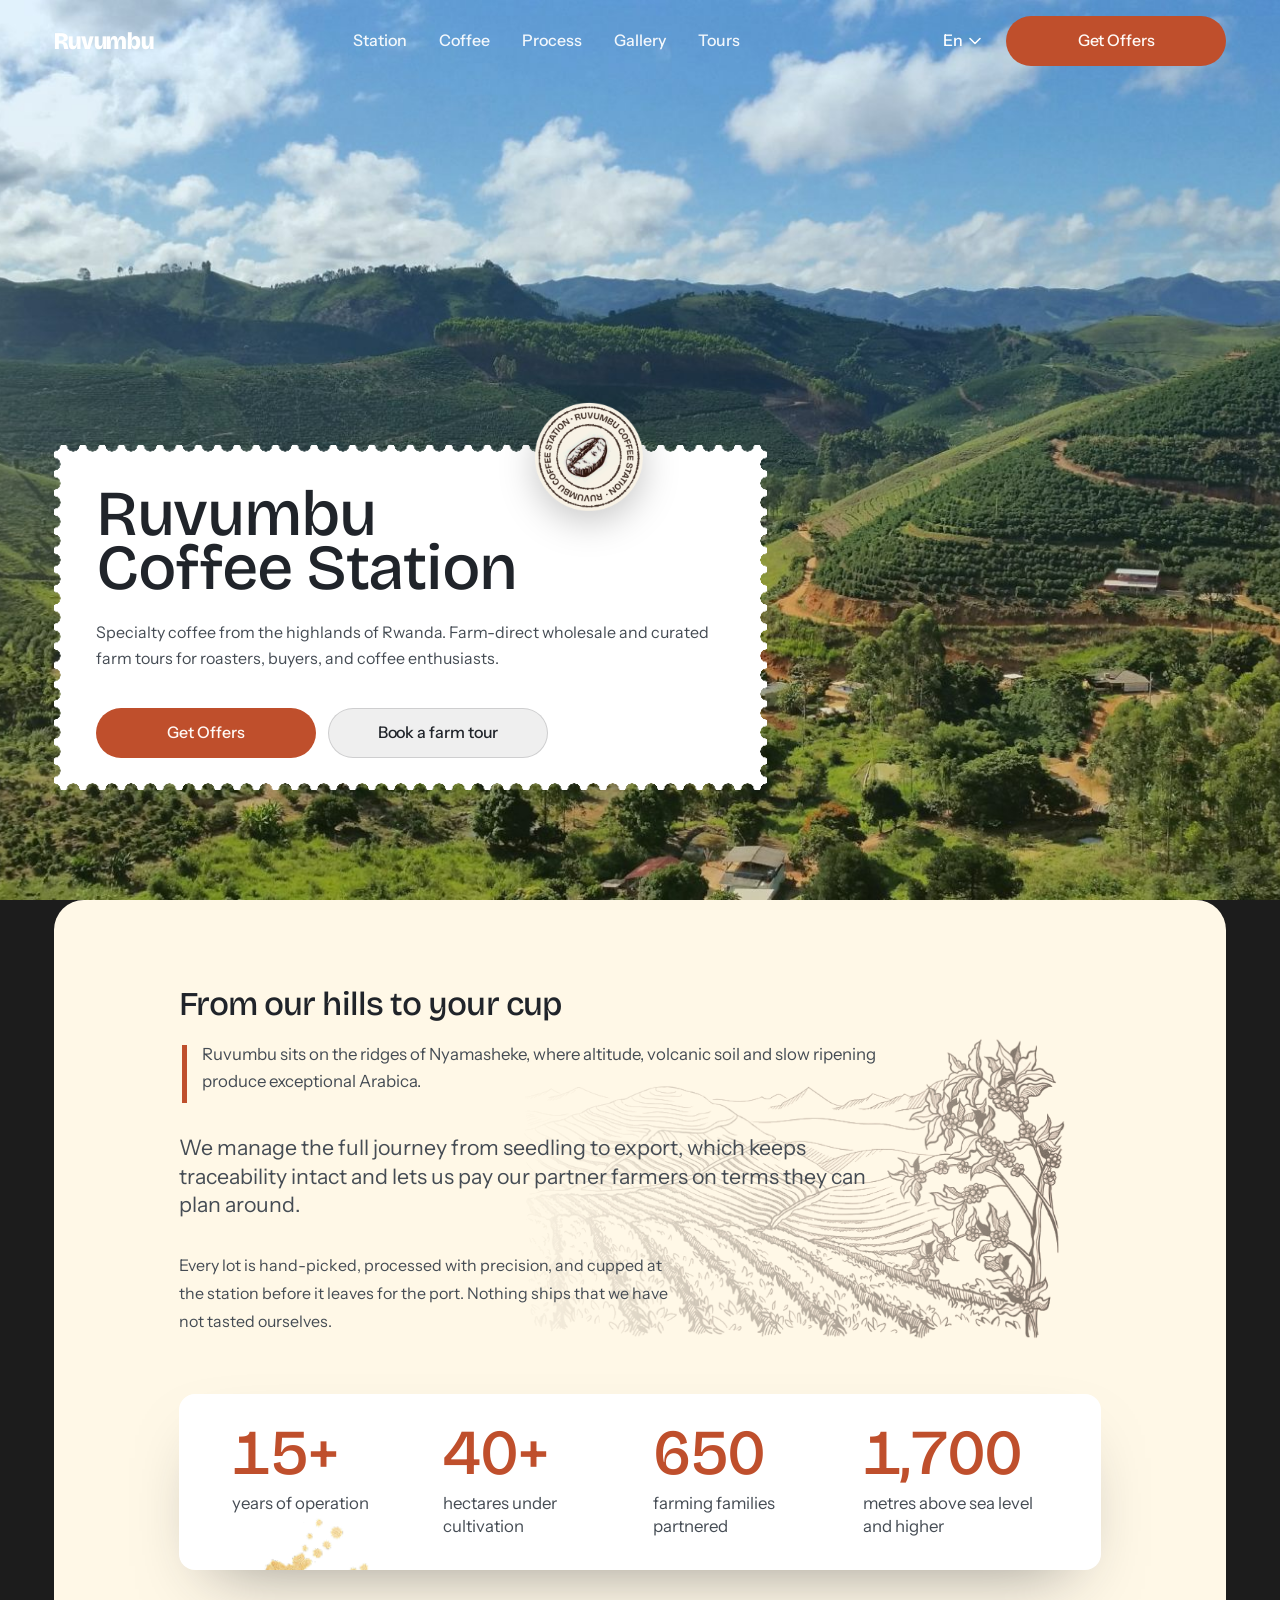
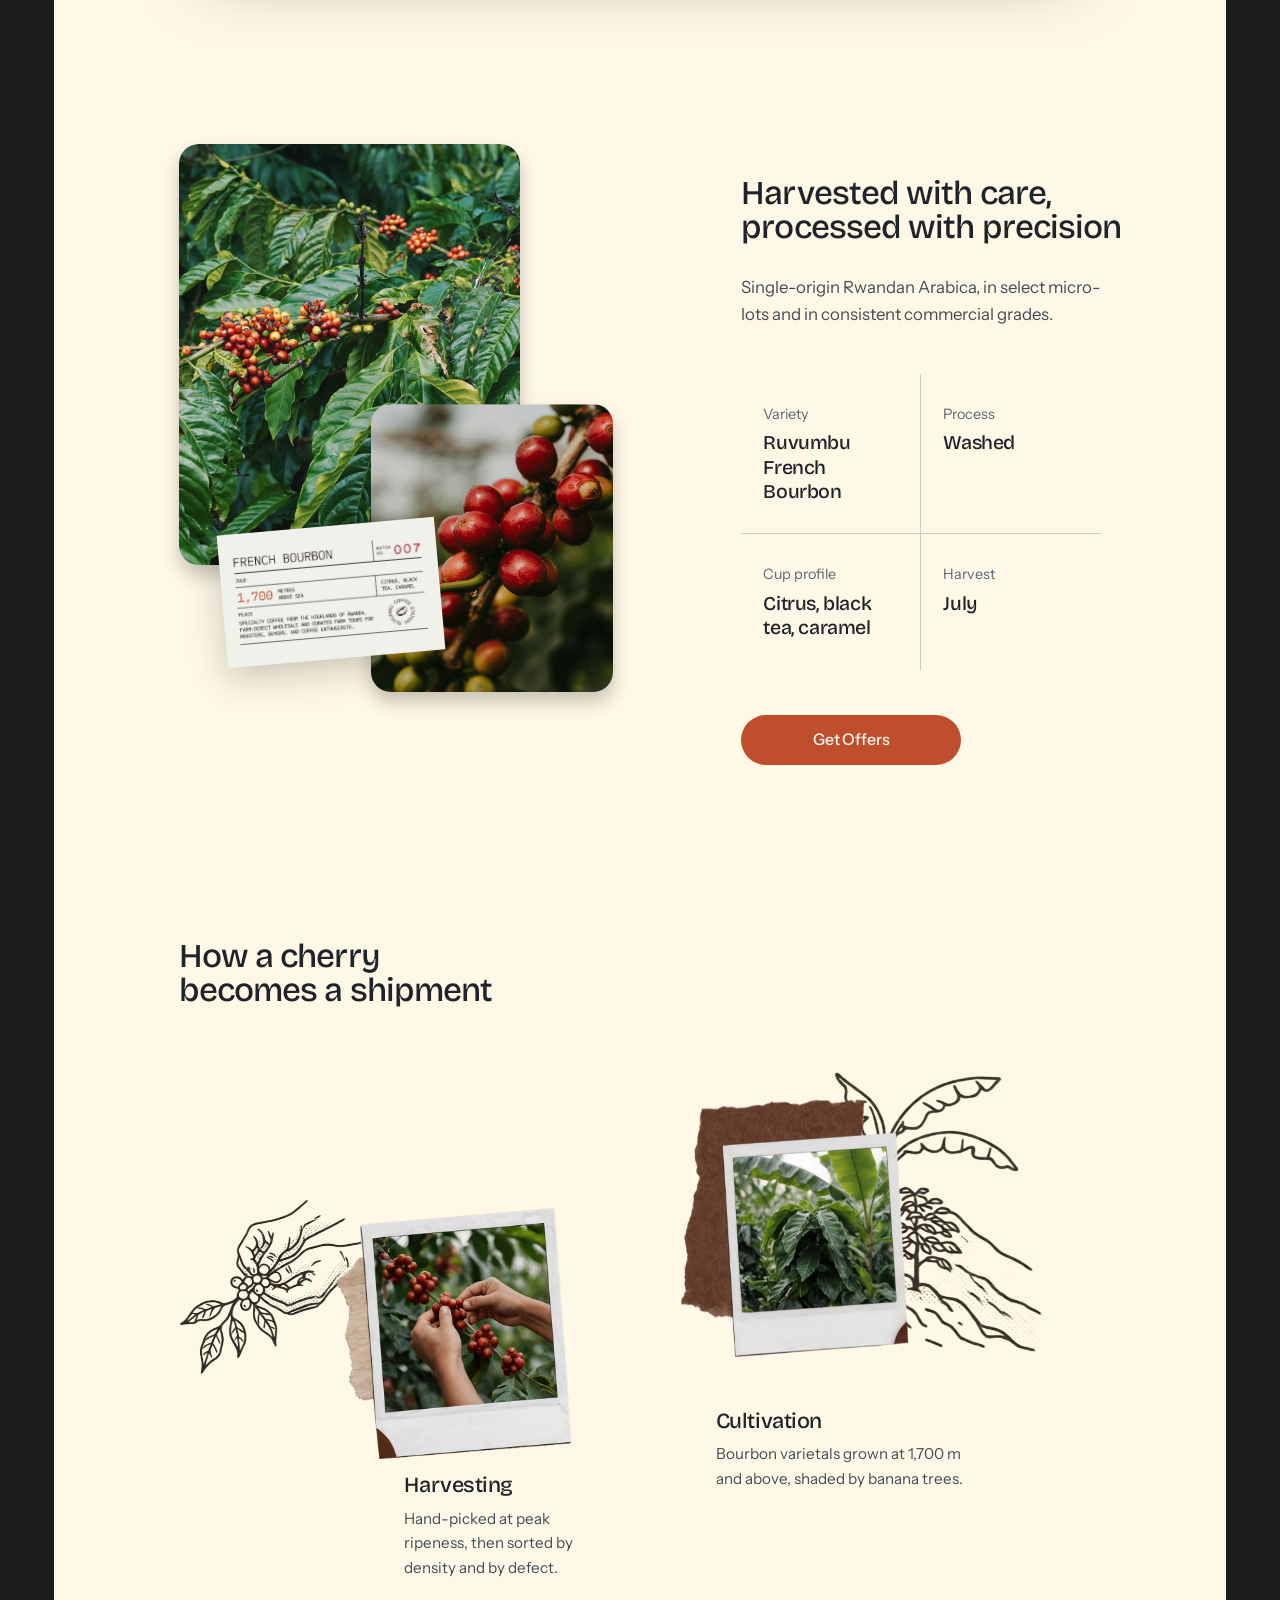
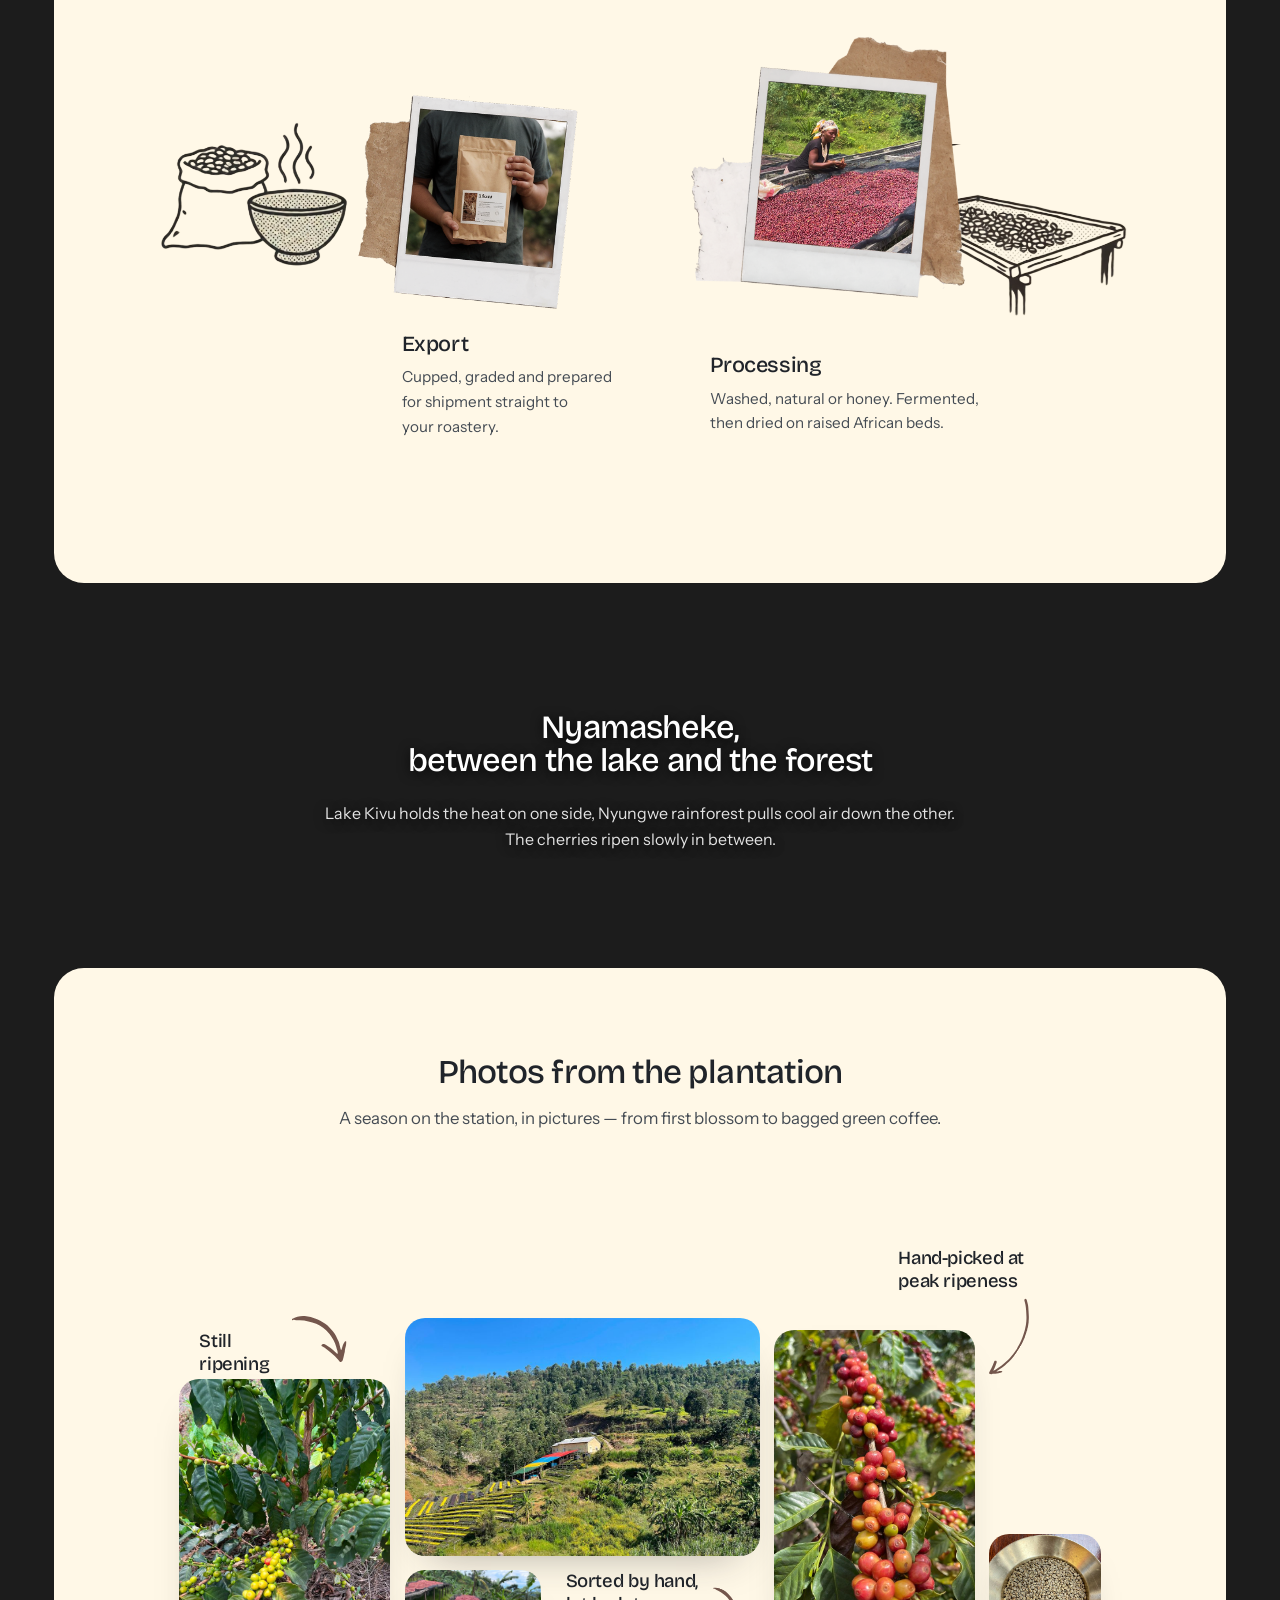
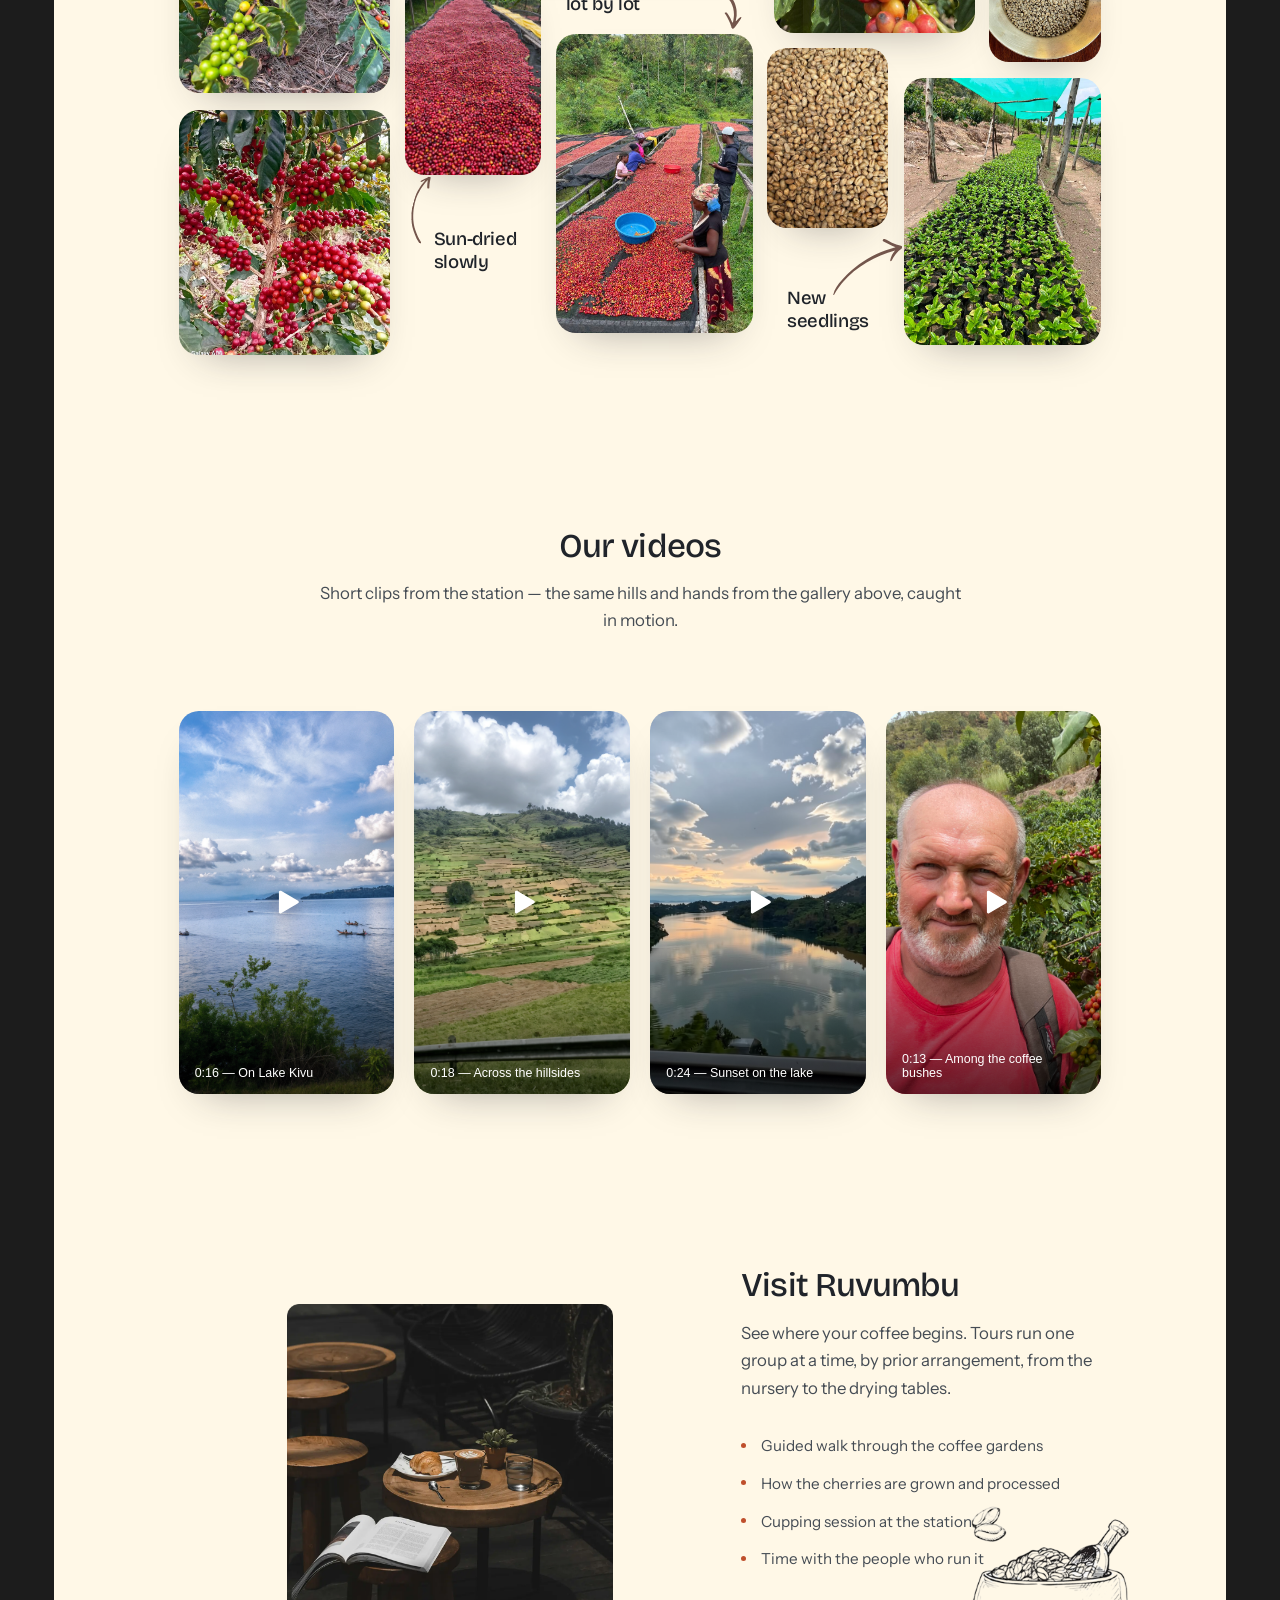
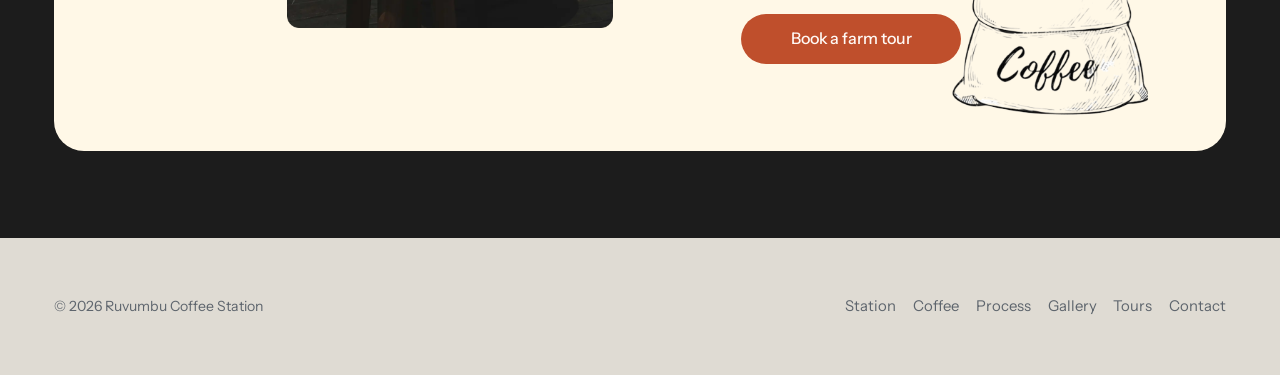
==== commit 23ee2d0f: "BG дипсик сделал тупо на словах вёрстку, а куколд тупил 2 сессии контекста" ====
--- a/index.html
+++ b/index.html
@@ -53,7 +53,8 @@
 html{overflow-x:clip}
 @media (hover:hover) and (pointer:fine){html{scroll-behavior:smooth}}
 body{
-  margin:0;background:var(--ground);color:var(--ink);
+  margin:0;color:var(--ink);
+  background:var(--ground) url('assets/GreenBG.jpg') center/cover no-repeat fixed;
   font-family:"Instrument Sans",ui-sans-serif,system-ui,"Segoe UI",Helvetica,Arial,sans-serif;
   font-size:1rem;line-height:1.6;-webkit-font-smoothing:antialiased;overflow-x:clip;
 }
@@ -127,8 +128,6 @@
 
 /* ---------- hero ---------- */
 .hero{position:relative;min-height:min(912px,100svh);display:flex;align-items:flex-end;overflow:clip;isolation:isolate}
-.hero-bg{position:absolute;inset:0;z-index:-2;overflow:clip;background:#1c1c1c}
-.hero-bg img{width:100%;height:118%;object-fit:cover;object-position:50% 30%;opacity:.5}
 .hero .wrap{position:relative;padding-block:clamp(96px,9vw,110px)}
 .hero-inner{position:relative;width:min(713px,100%)}
 
@@ -290,7 +289,7 @@
 }
 
 /* ---------- terroir ---------- */
-.terroir{padding-block:clamp(70px,10vw,198px) clamp(70px,9vw,175px);text-align:center;color:#fff}
+.terroir{padding-block:clamp(70px,10vw,198px) clamp(70px,9vw,175px);text-align:center;color:#fff;text-shadow:0 2px 12px rgba(0,0,0,.85)}
 .terroir h2{max-width:760px;margin-inline:auto;font-size:clamp(1.9rem,2.54vw,3.05rem);text-wrap:pretty}
 .terroir p{max-width:648px;margin:clamp(18px,1.8vw,34px) auto 0;font-size:clamp(1rem,1vw,1.2rem);line-height:1.62;color:rgba(255,255,255,.88)}
 
@@ -353,18 +352,19 @@
 }
 
 /* ---------- tours ---------- */
-.tours-grid{position:relative;display:grid;grid-template-columns:minmax(0,655fr) minmax(0,637fr);gap:clamp(28px,2vw,40px);align-items:center}
-.tours-media{position:relative;width:min(596px,100%);margin-left:clamp(0px,3vw,32px)}
+.tours-grid{position:relative;display:grid;grid-template-columns:minmax(0,636fr) minmax(0,527fr);gap:clamp(28px,10vw,130px);align-items:center}
+.tours-media{position:relative;--inset:clamp(0px,8.44vw,109px);width:calc(100% - var(--inset));margin-left:var(--inset)}
 .tours-copy{position:relative;z-index:2}
 .tours-leaf{position:absolute;left:41.5%;top:-10.7%;width:27.2%;z-index:0;opacity:.85;pointer-events:none}
 .tours-bag{position:absolute;left:83.7%;top:53.6%;width:21.4%;z-index:1;pointer-events:none}
 .tours-copy .lead{margin-top:clamp(14px,1.4vw,22px);max-width:527px}
 .incl{list-style:none;margin:clamp(20px,2vw,30px) 0 0;padding:0;max-width:500px}
-.incl li{padding:.42rem 0;font-size:var(--fs-body);color:var(--ink-2)}
+.incl li{position:relative;padding:.42rem 0 .42rem 20px;font-size:var(--fs-body);color:var(--ink-2)}
+.incl li::before{content:"";position:absolute;left:0;top:calc(.42rem + .55em);width:5px;height:5px;border-radius:50%;background:var(--terra)}
 .tours-copy .btn{margin-top:clamp(24px,2.8vw,44px)}
 @media (max-width:900px){
   .tours-grid{grid-template-columns:1fr;gap:36px}
-  .tours-media{margin-left:0}
+  .tours-media{--inset:0px;margin-left:0}
   .tours-leaf{left:auto;right:-4%;top:-6%;width:38%}
   .tours-bag{left:auto;right:2%;top:auto;bottom:-6%;width:30%}
 }
@@ -469,9 +469,6 @@
 
 <!-- ============================ hero ============================ -->
 <section class="hero">
-  <div class="hero-bg">
-    <img src="assets/GreenBG.jpg" alt="Terraced coffee hills in the Rwandan highlands under an open sky" width="1920" height="912" fetchpriority="high">
-  </div>
   <div class="wrap">
     <div class="hero-inner">
       <div class="stampcard rv">
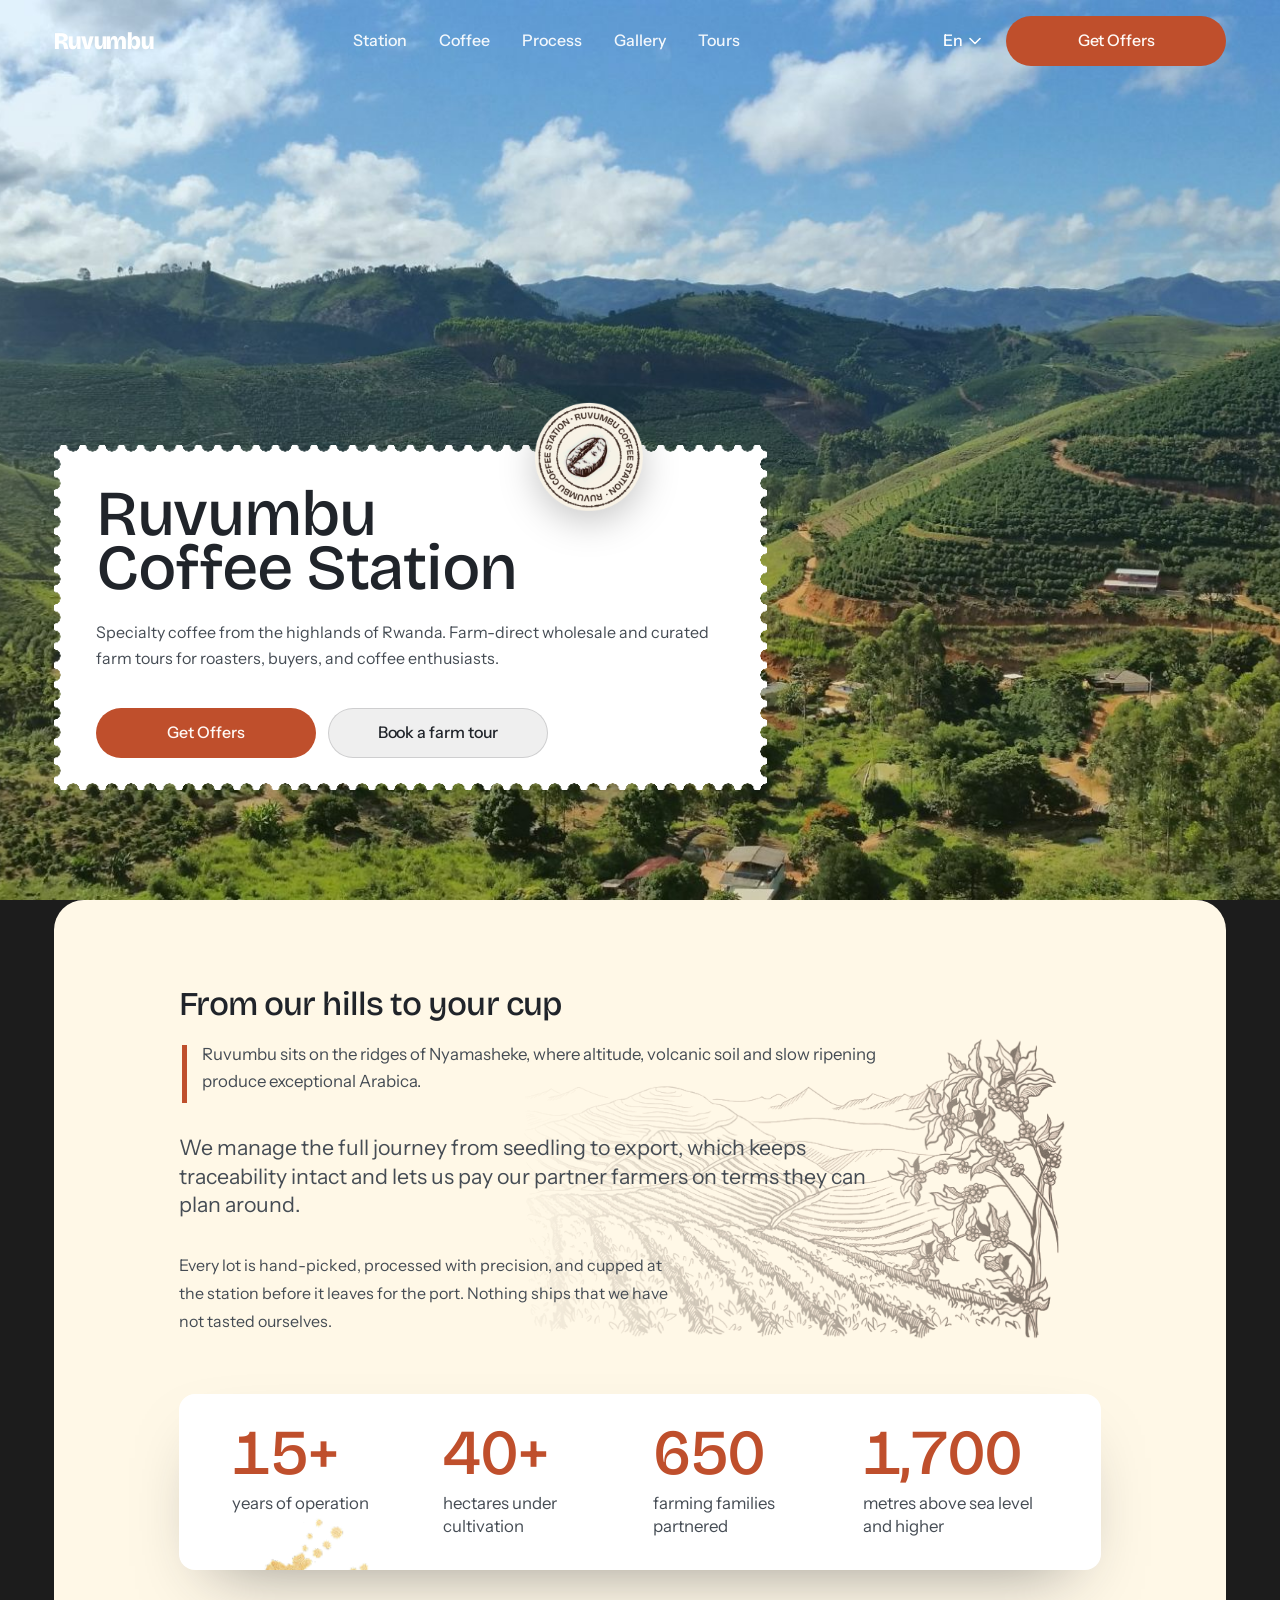
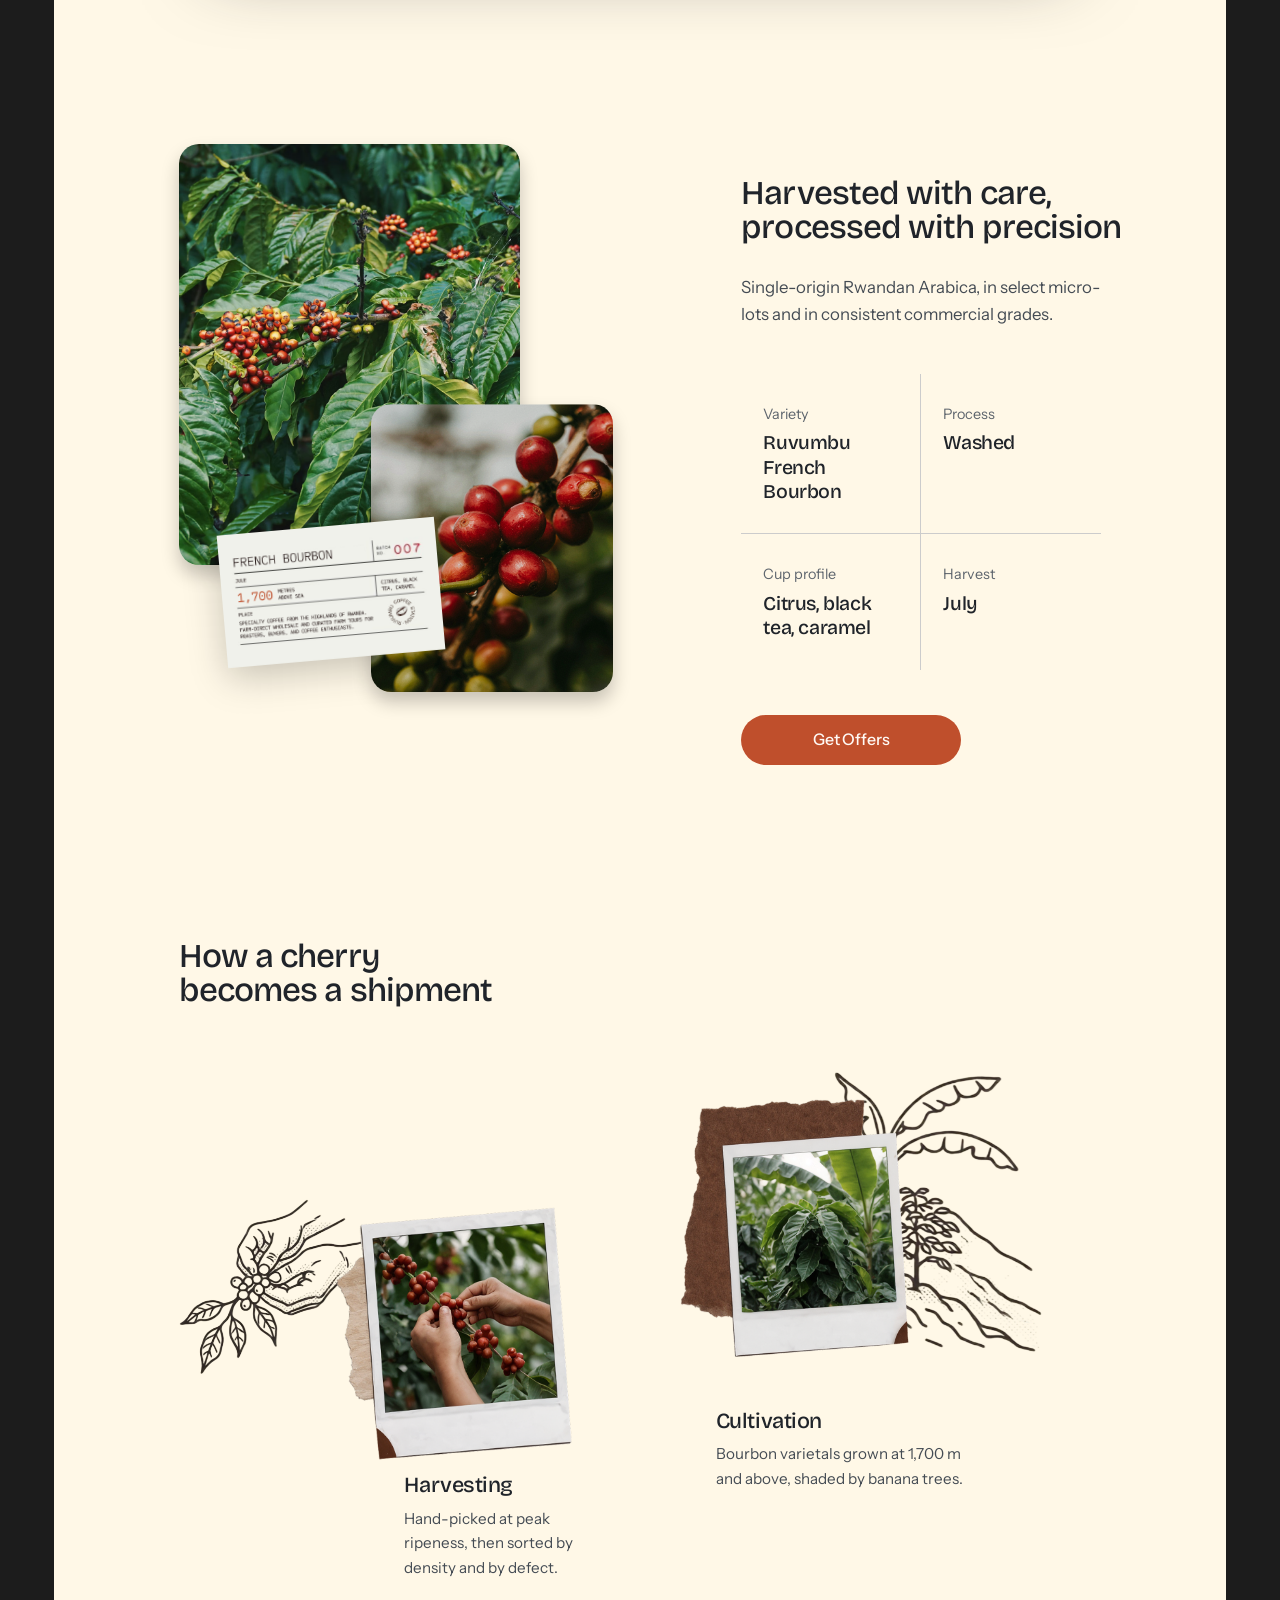
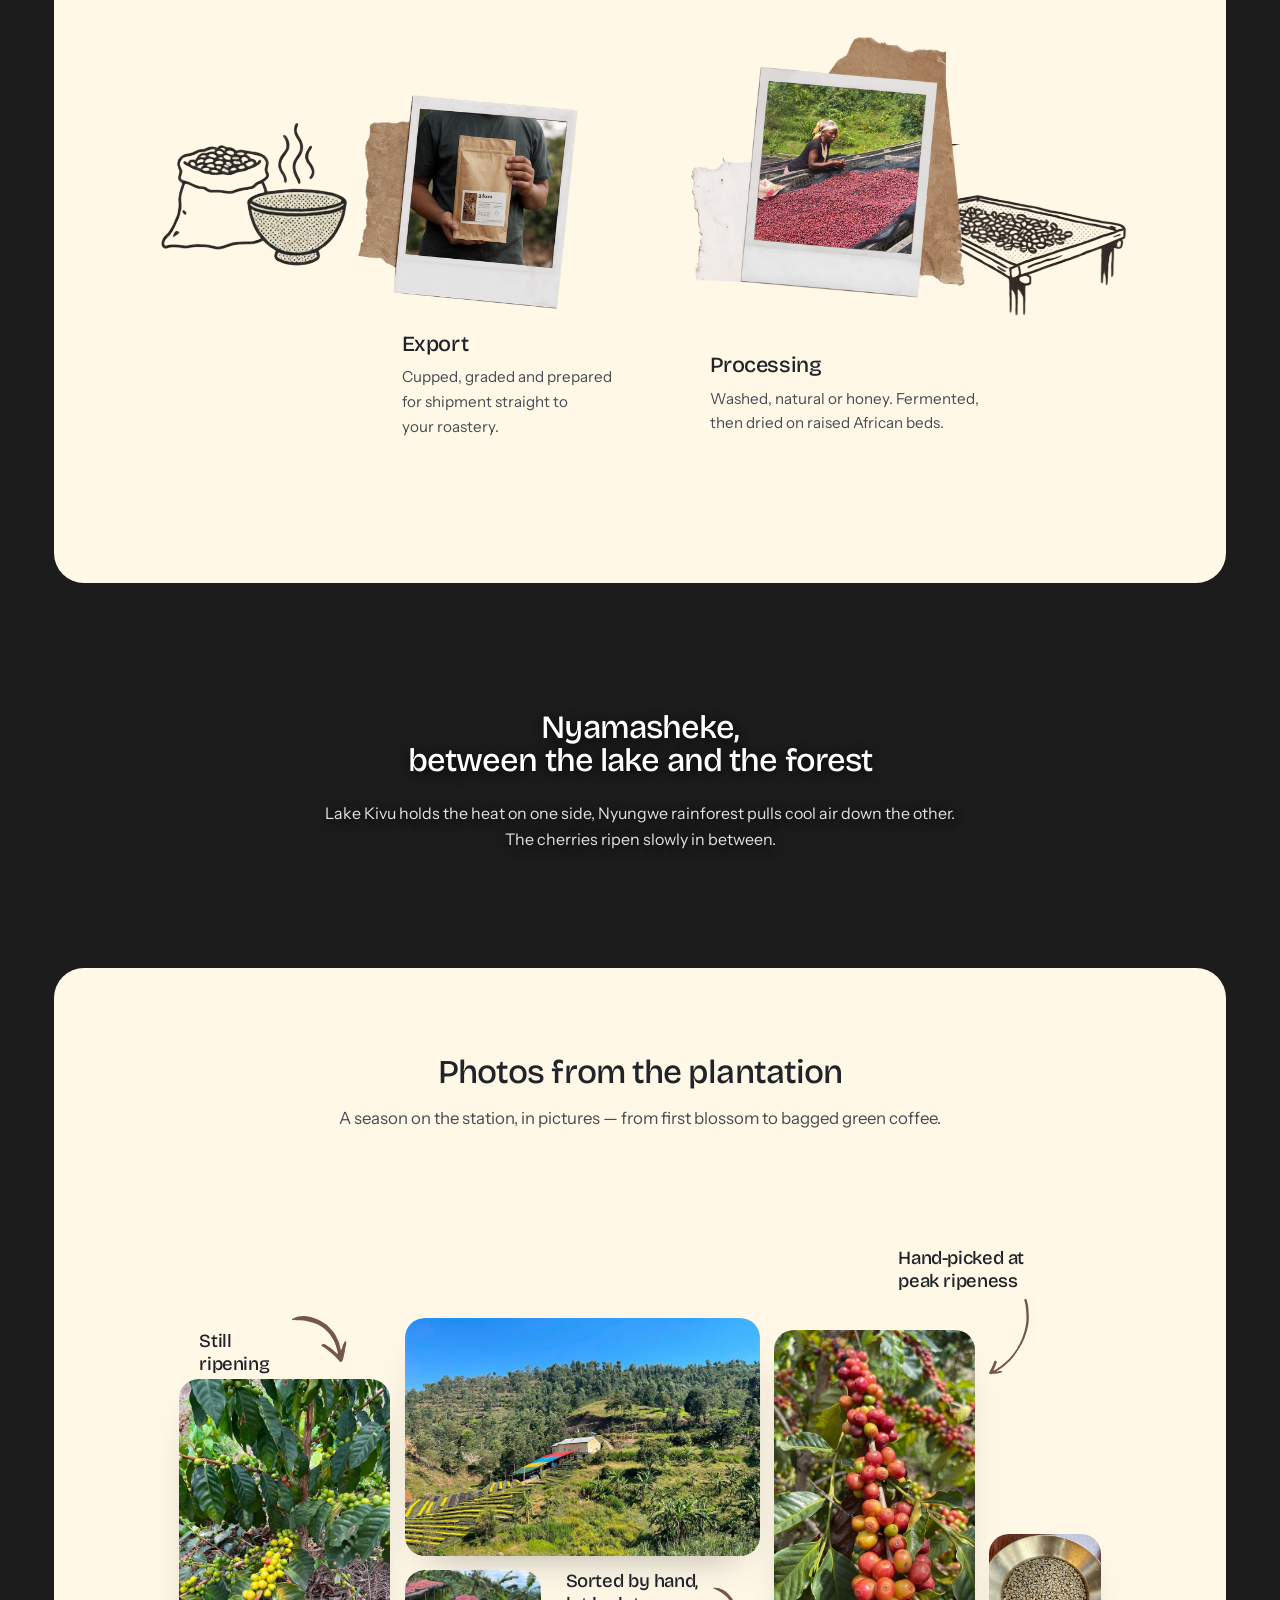
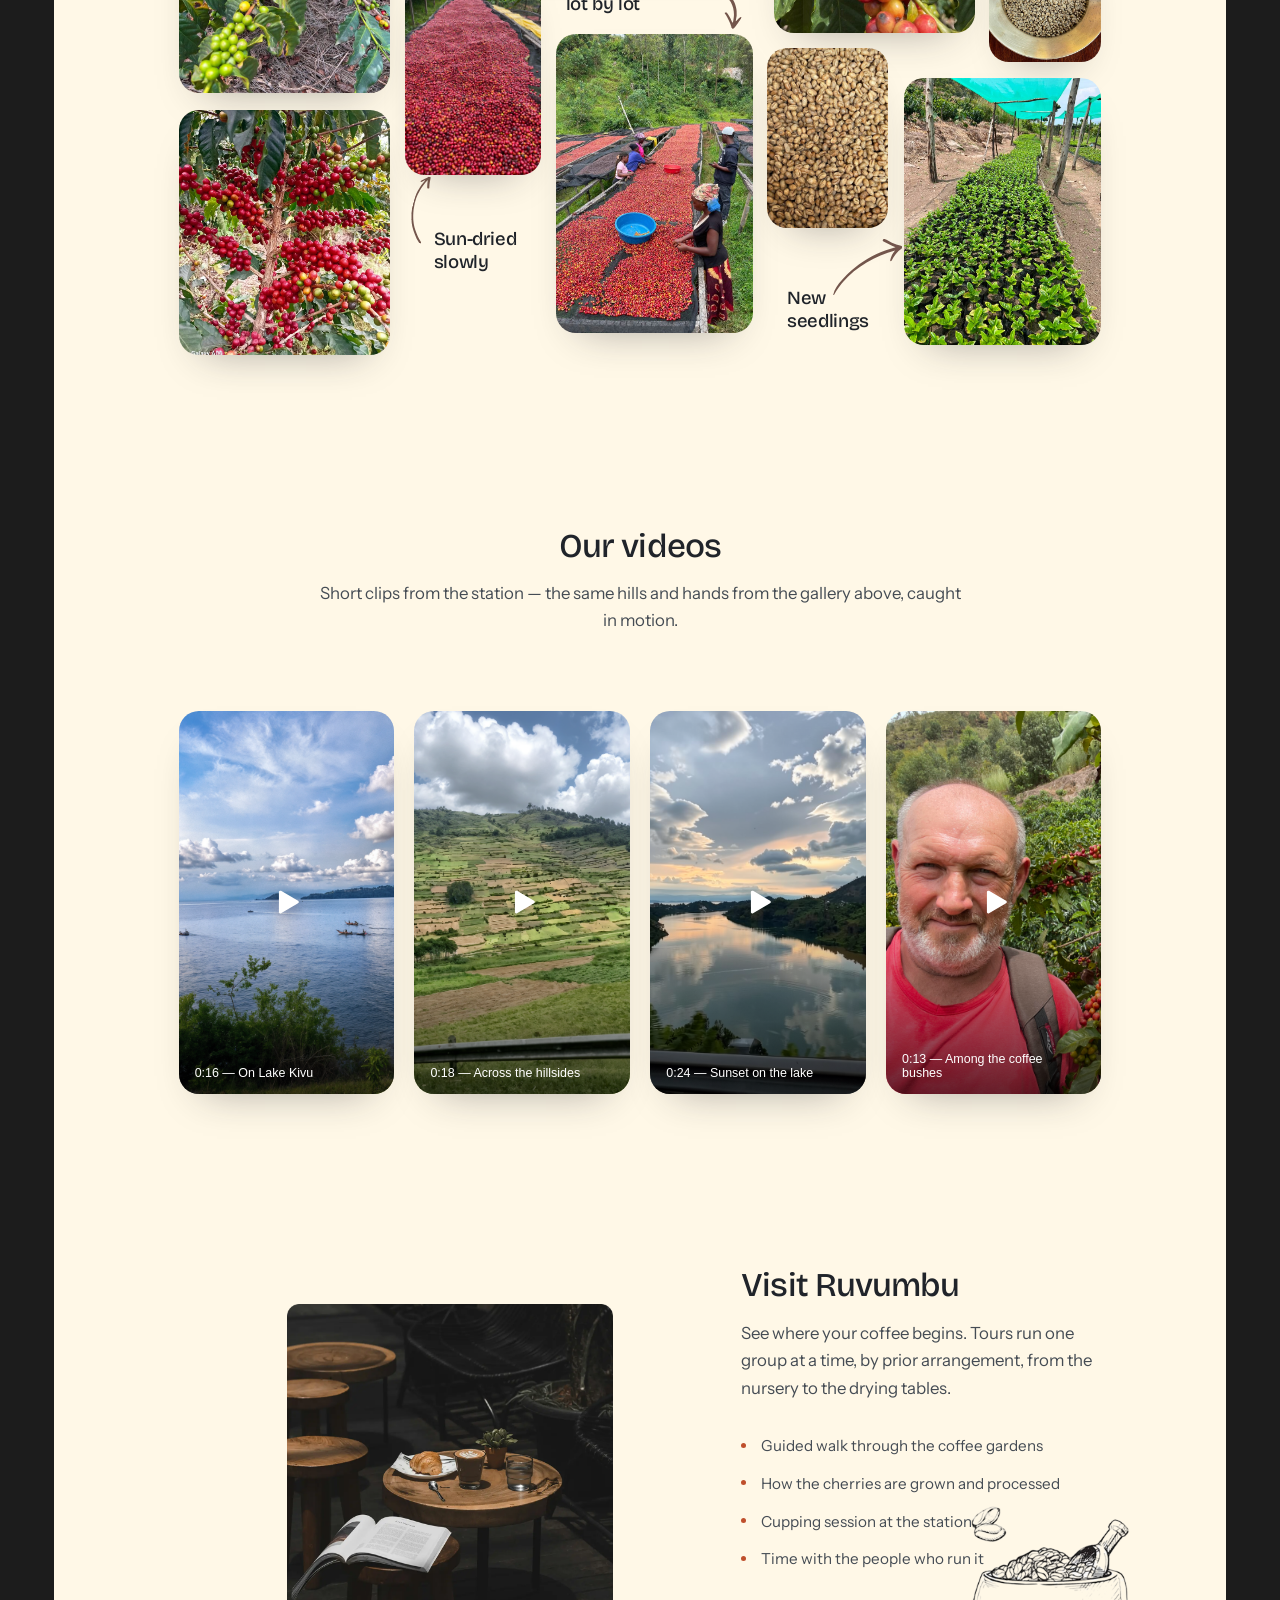
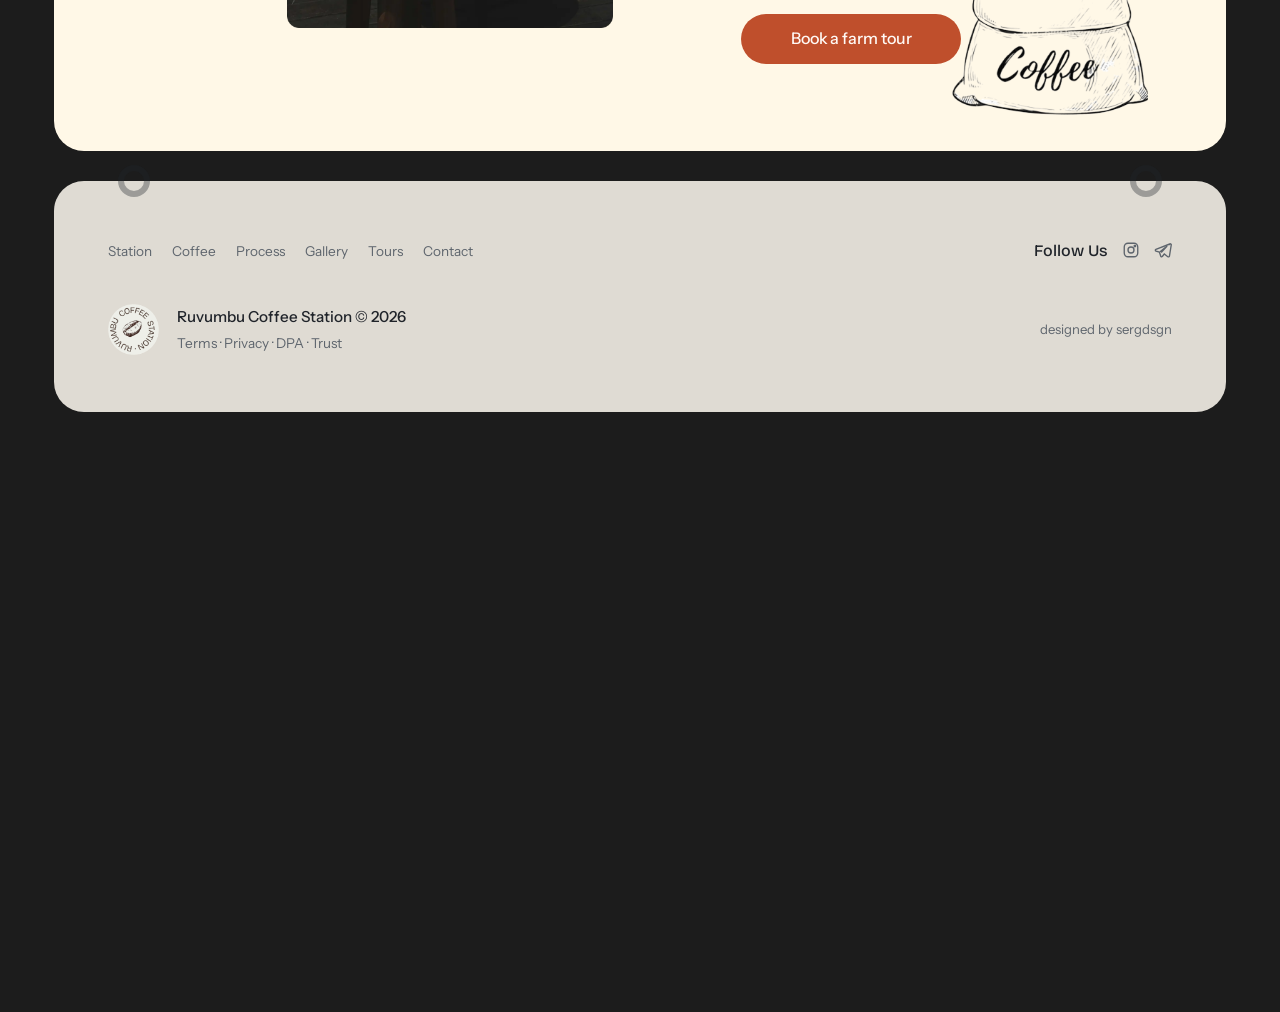
==== commit 4818413e: "1123" ====
--- a/index.html
+++ b/index.html
@@ -370,12 +370,39 @@
 }
 
 /* ---------- footer ---------- */
-.foot{background:var(--foot);padding-block:clamp(36px,4.4vw,64px);margin-top:clamp(48px,6.8vw,131px)}
-.foot .wrap{display:flex;flex-wrap:wrap;gap:1rem 2rem;align-items:baseline;justify-content:space-between;color:var(--ink-3)}
-.foot small{font-size:.88rem}
-.foot-links{display:flex;flex-wrap:wrap;gap:1.05rem;list-style:none;margin:0;padding:0;font-size:.93rem}
-.foot-links a{transition:color .2s}
-.foot-links a:hover{color:var(--ink)}
+.foot{
+  position:relative;overflow:visible;
+  width:min(var(--panel-w),100% - var(--gut) * 2);margin:30px auto 600px;
+  background:var(--foot);border-radius:var(--r-panel);
+  padding-block:clamp(36px,4.4vw,64px);color:var(--ink-3);
+}
+.foot-ring{
+  position:absolute;top:0;left:clamp(24px,6%,64px);translate:0 -50%;
+  width:32px;height:32px;border-radius:50%;border:6px solid rgba(32,36,42,.35);
+}
+.foot-ring-r{left:auto;right:clamp(24px,6%,64px)}
+.foot-inner{display:flex;flex-direction:column;gap:clamp(26px,3.2vw,44px)}
+.foot-row{display:flex;flex-wrap:wrap;align-items:center;justify-content:space-between;gap:1rem 2rem}
+.foot-nav{display:flex;flex-wrap:wrap;gap:20px;list-style:none;margin:0;padding:0}
+.foot-nav a{font-size:.85rem;color:var(--ink-3);transition:color .2s}
+.foot-nav a:hover{color:var(--ink)}
+.foot-follow{display:flex;align-items:center;gap:14px}
+.foot-label{font-family:"Bricolage Grotesque",sans-serif;font-weight:500;font-size:1rem;color:var(--ink)}
+.foot-social{display:flex;gap:14px}
+.foot-social-btn{display:flex;align-items:center;justify-content:center;color:var(--ink-3);transition:color .2s}
+.foot-social-btn:hover{color:var(--ink)}
+.foot-main{align-items:center}
+.foot-brand-group{display:flex;align-items:center;gap:18px}
+.foot-bean{width:clamp(40px,4vw,56px);height:auto;opacity:.9}
+.foot-legal{text-align:left}
+.foot-brand{font-size:.95rem;color:var(--ink);font-weight:500}
+.foot-legal-links{margin-top:4px;font-size:.85rem}
+.foot-credit{font-size:.82rem;color:var(--ink-3);transition:color .2s}
+.foot-credit:hover{color:var(--ink)}
+@media (max-width:560px){
+  .foot-main{flex-direction:column;align-items:flex-start}
+  .foot-legal{text-align:left}
+}
 
 /* ---------- modals (quote / tour) ---------- */
 .modal-overlay{position:fixed;inset:0;z-index:300;background:rgba(18,15,13,.72);display:flex;align-items:center;justify-content:center;padding:clamp(16px,5vw,40px);overflow-y:auto}
@@ -685,16 +712,43 @@
 </main>
 
 <footer class="foot">
-  <div class="wrap">
-    <small data-i18n="footer.copy">&copy; 2026 Ruvumbu Coffee Station</small>
-    <ul class="foot-links">
-      <li><a href="#station" data-i18n="nav.station">Station</a></li>
-      <li><a href="#coffee" data-i18n="nav.coffee">Coffee</a></li>
-      <li><a href="#process" data-i18n="nav.process">Process</a></li>
-      <li><a href="#gallery" data-i18n="nav.gallery">Gallery</a></li>
-      <li><a href="#tours" data-i18n="nav.tours">Tours</a></li>
-      <li><a href="mailto:hello@ruvumbu.rw" data-i18n="footer.contact">Contact</a></li>
-    </ul>
+  <span class="foot-ring" aria-hidden="true"></span>
+  <span class="foot-ring foot-ring-r" aria-hidden="true"></span>
+  <div class="wrap foot-inner">
+
+    <div class="foot-row">
+      <ul class="foot-nav">
+        <li><a href="#station" data-i18n="nav.station">Station</a></li>
+        <li><a href="#coffee" data-i18n="nav.coffee">Coffee</a></li>
+        <li><a href="#process" data-i18n="nav.process">Process</a></li>
+        <li><a href="#gallery" data-i18n="nav.gallery">Gallery</a></li>
+        <li><a href="#tours" data-i18n="nav.tours">Tours</a></li>
+        <li><a href="mailto:hello@ruvumbu.rw" data-i18n="footer.contact">Contact</a></li>
+      </ul>
+      <div class="foot-follow">
+        <span class="foot-label" data-i18n="footer.follow">Follow Us</span>
+        <div class="foot-social">
+          <a class="foot-social-btn" href="#" aria-label="Instagram">
+            <svg viewBox="0 0 24 24" width="18" height="18" fill="none" stroke="currentColor" stroke-width="1.8"><rect x="3" y="3" width="18" height="18" rx="5"/><circle cx="12" cy="12" r="4"/><circle cx="17.2" cy="6.8" r="1"/></svg>
+          </a>
+          <a class="foot-social-btn" href="#" aria-label="Telegram">
+            <svg viewBox="0 0 24 24" width="18" height="18" fill="none" stroke="currentColor" stroke-width="1.8"><path d="M21 4 2.5 11.3c-1 .4-1 1.8.1 2.1l4.6 1.4 1.8 5.5c.3.9 1.5 1.1 2.1.3l2.6-3.2 4.7 3.5c.8.6 2 .2 2.2-.8L23 5.3c.3-1-.7-1.8-2-.9Z"/><path d="m8 14.4 9.5-7.6-7.9 8.6"/></svg>
+          </a>
+        </div>
+      </div>
+    </div>
+
+    <div class="foot-row foot-main">
+      <div class="foot-brand-group">
+        <img class="foot-bean" src="assets/Stamp-small.png" alt="" aria-hidden="true">
+        <div class="foot-legal">
+          <p class="foot-brand" data-i18n="footer.copy">Ruvumbu Coffee Station &copy; 2026</p>
+          <p class="foot-legal-links" data-i18n="footer.legal">Terms &middot; Privacy &middot; DPA &middot; Trust</p>
+        </div>
+      </div>
+      <a class="foot-credit" href="https://sergdsgn.tilda.ws/" target="_blank" rel="noopener" data-i18n="footer.credit">designed by sergdsgn</a>
+    </div>
+
   </div>
 </footer>
 
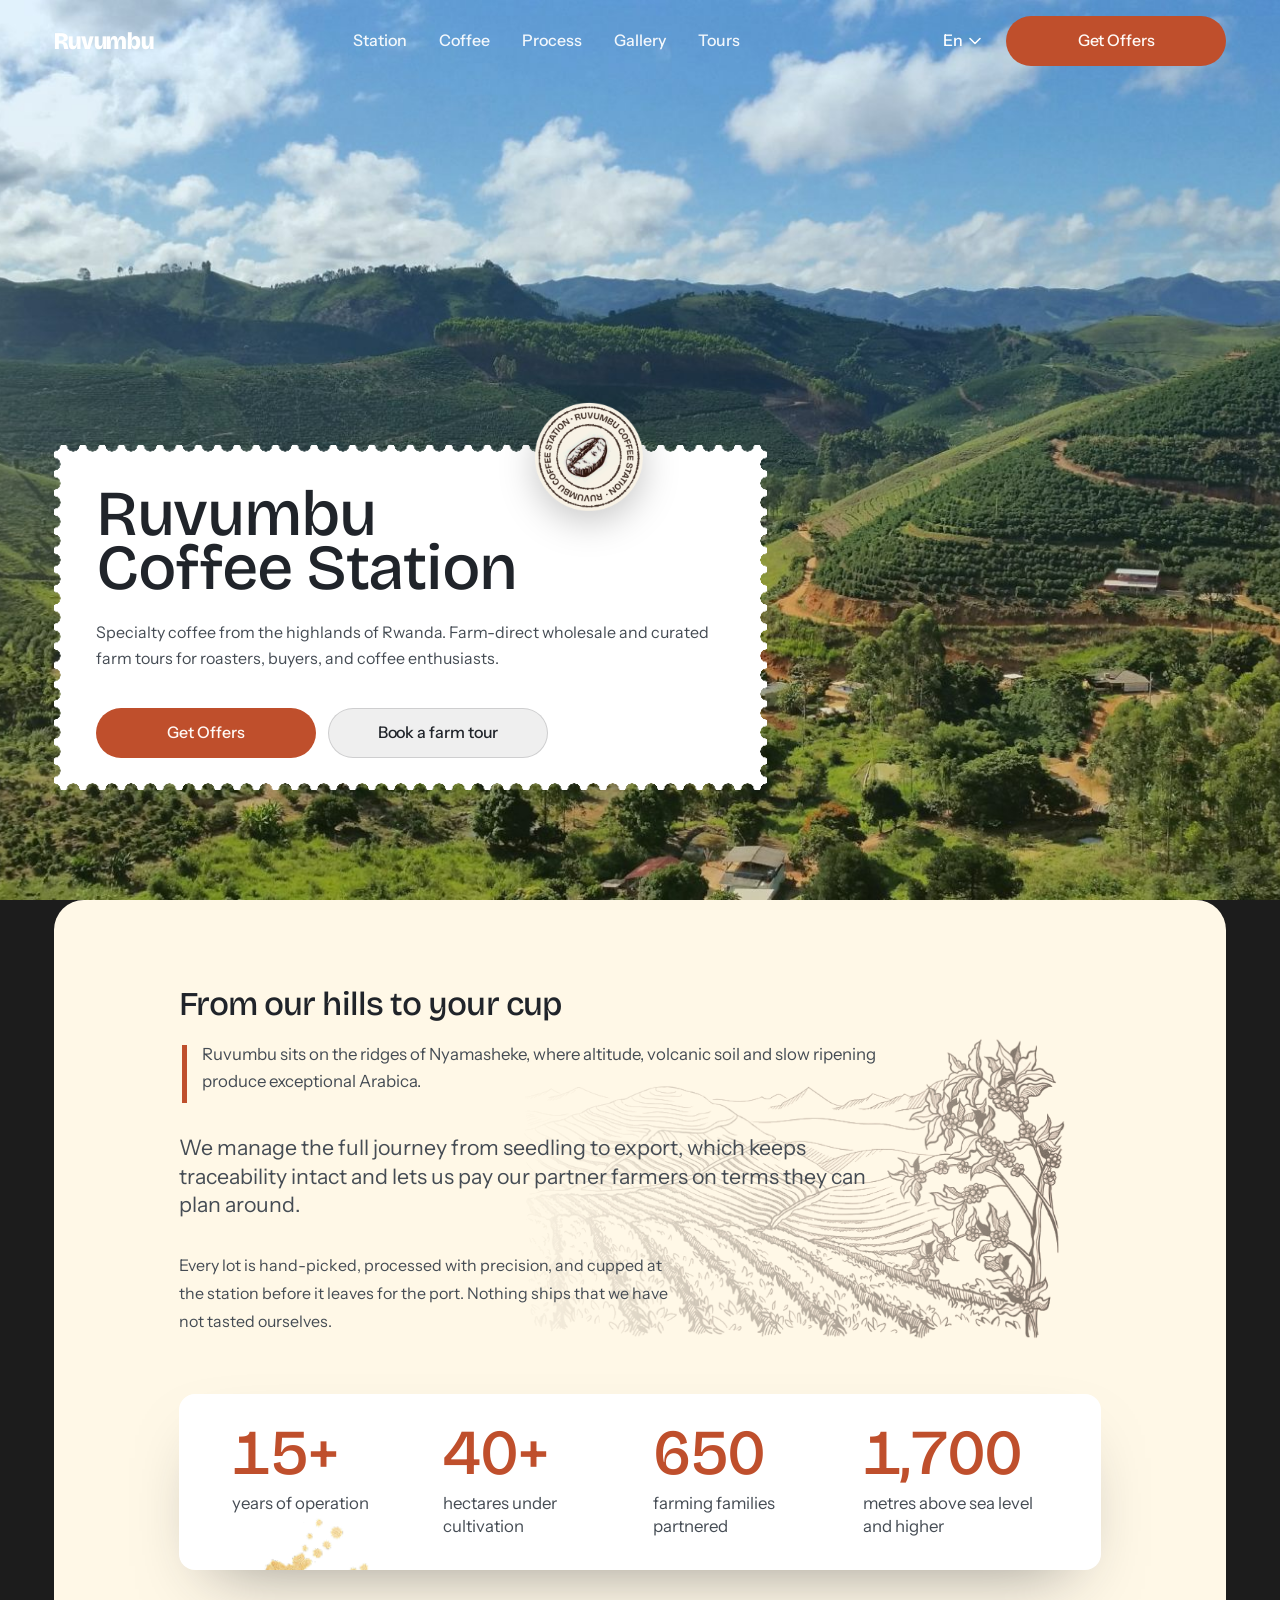
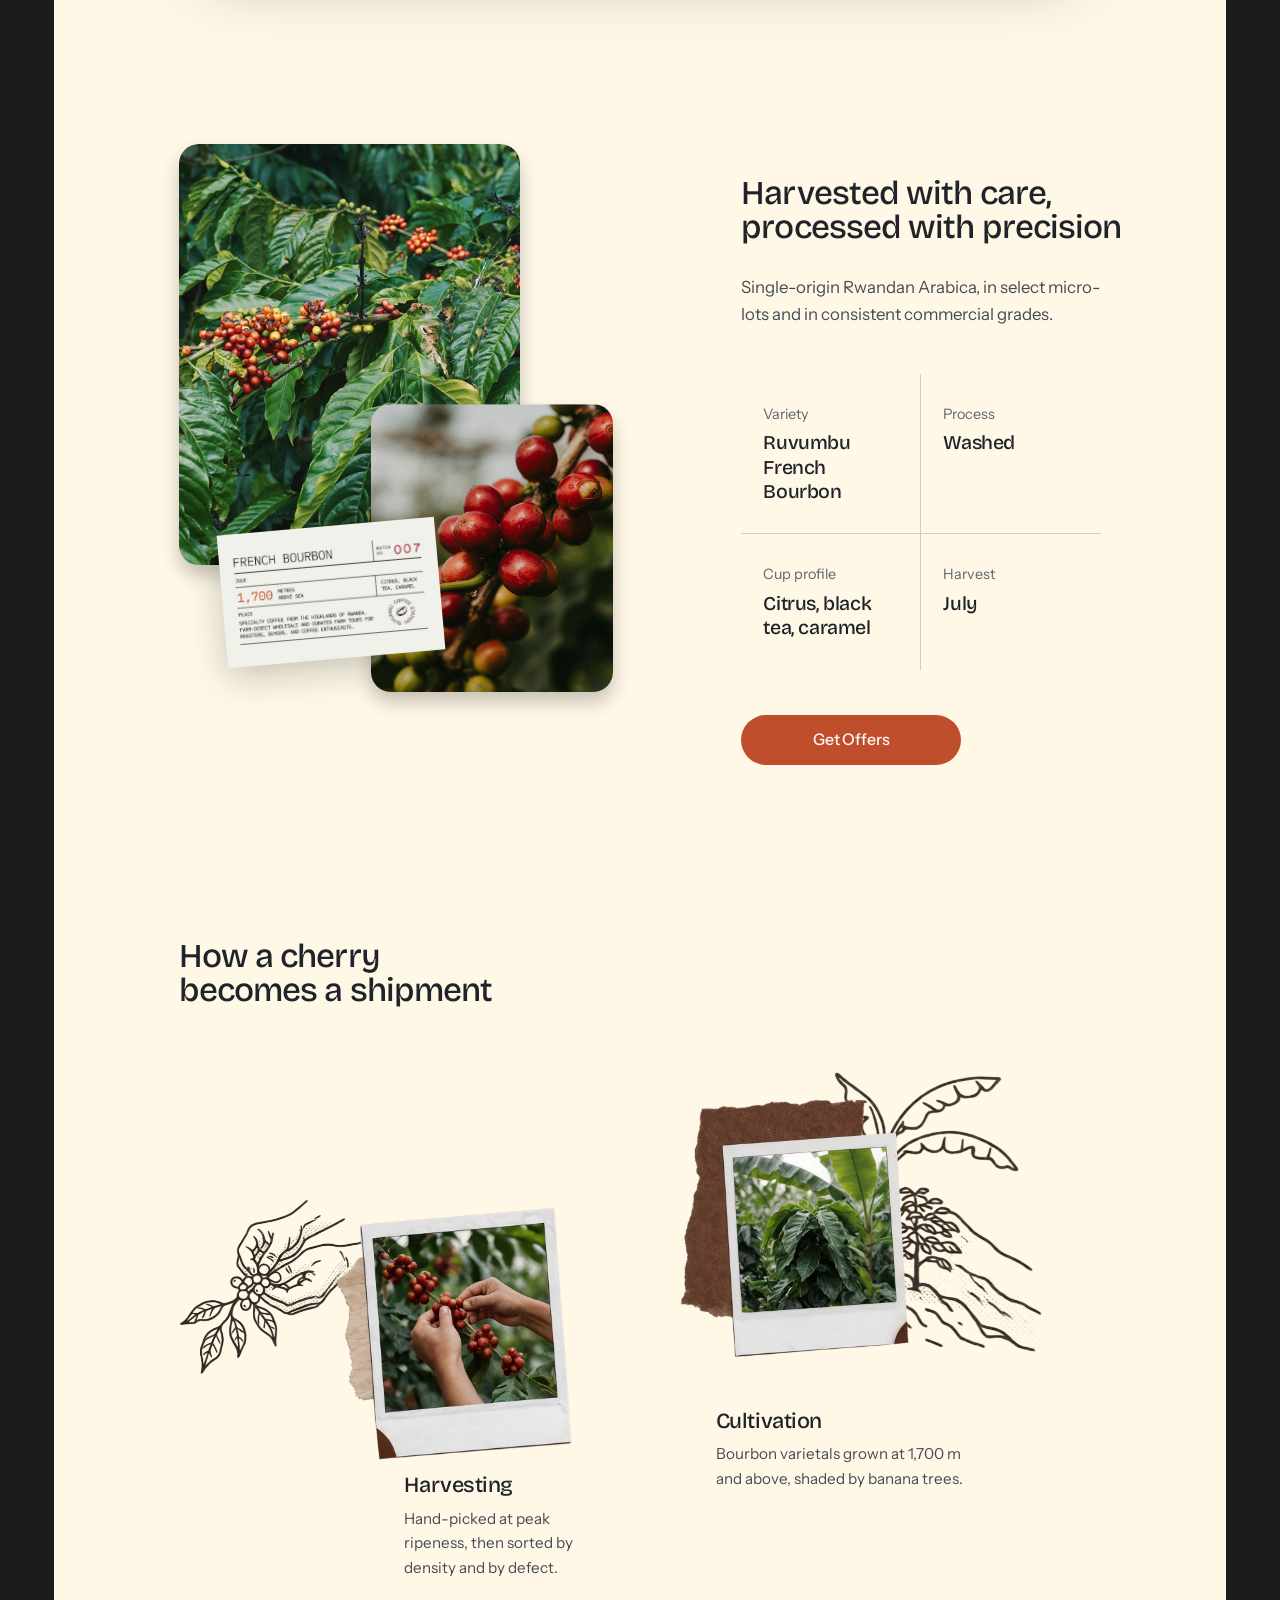
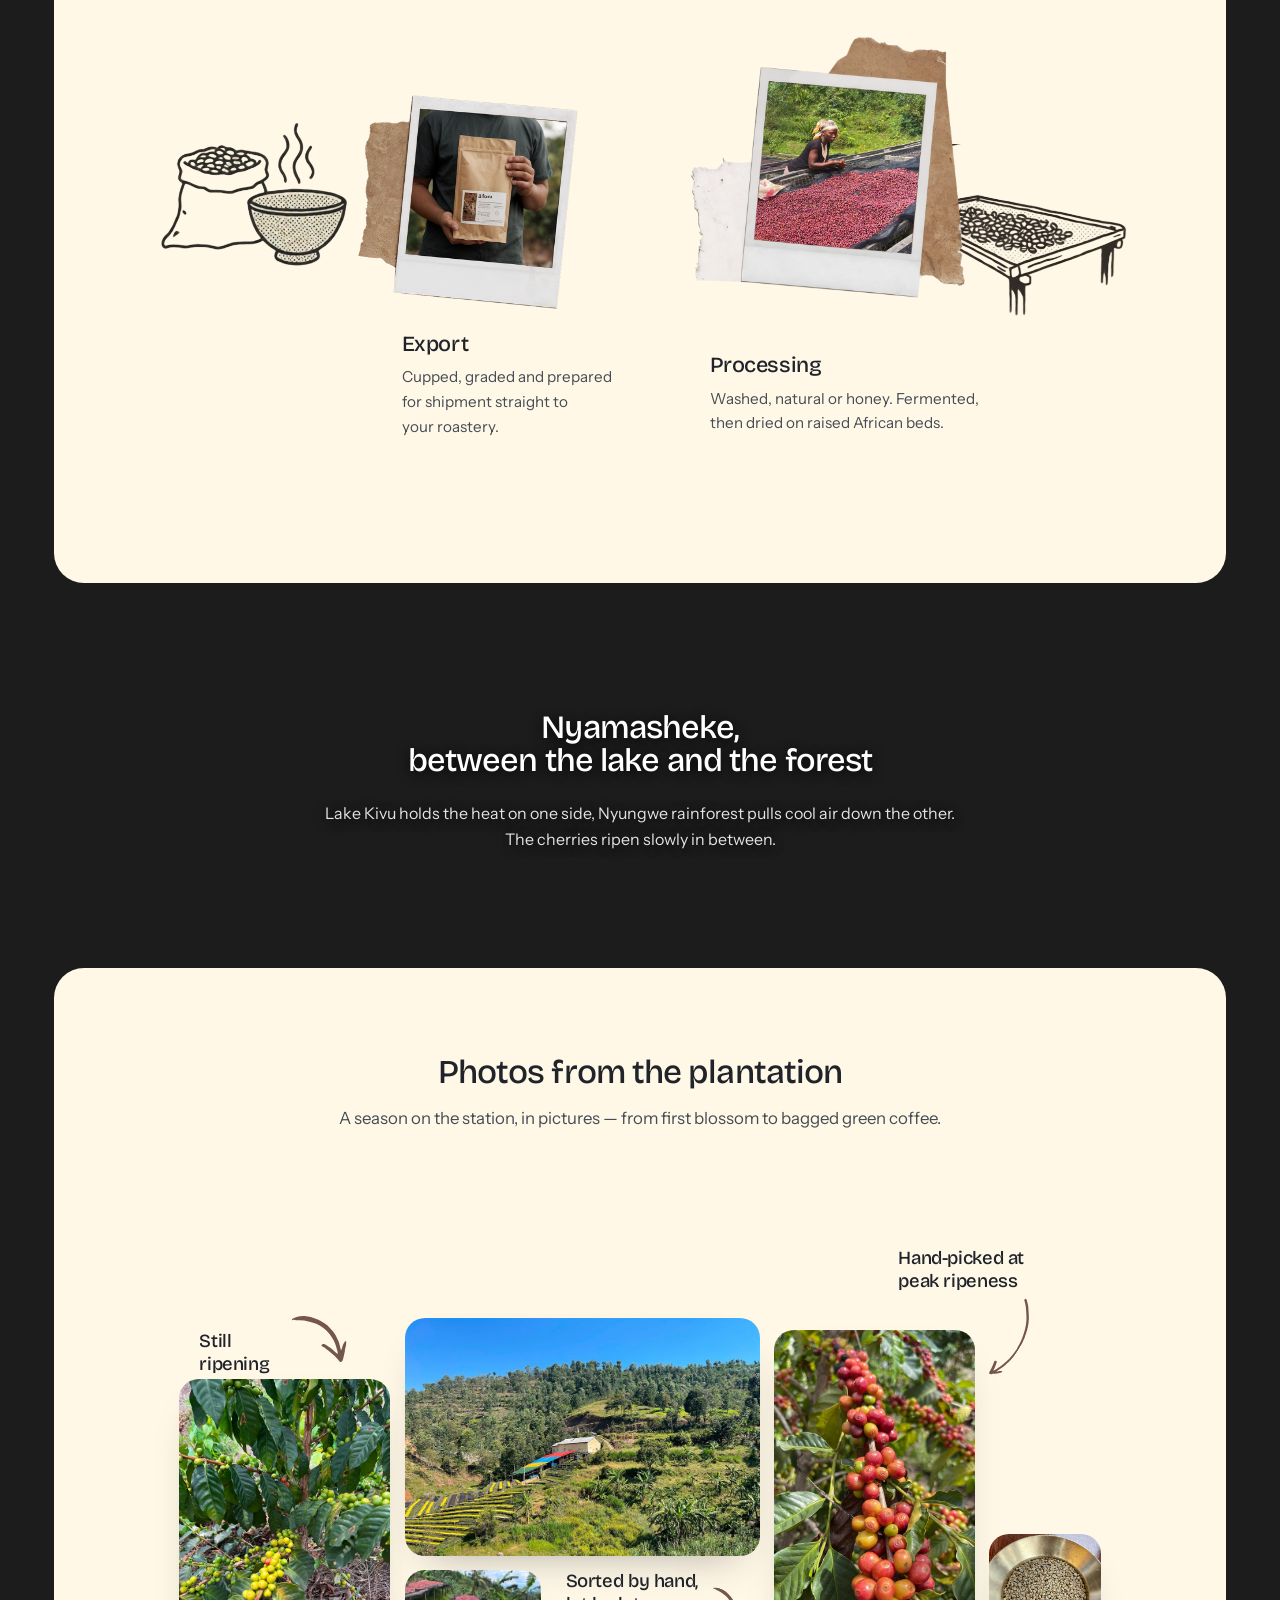
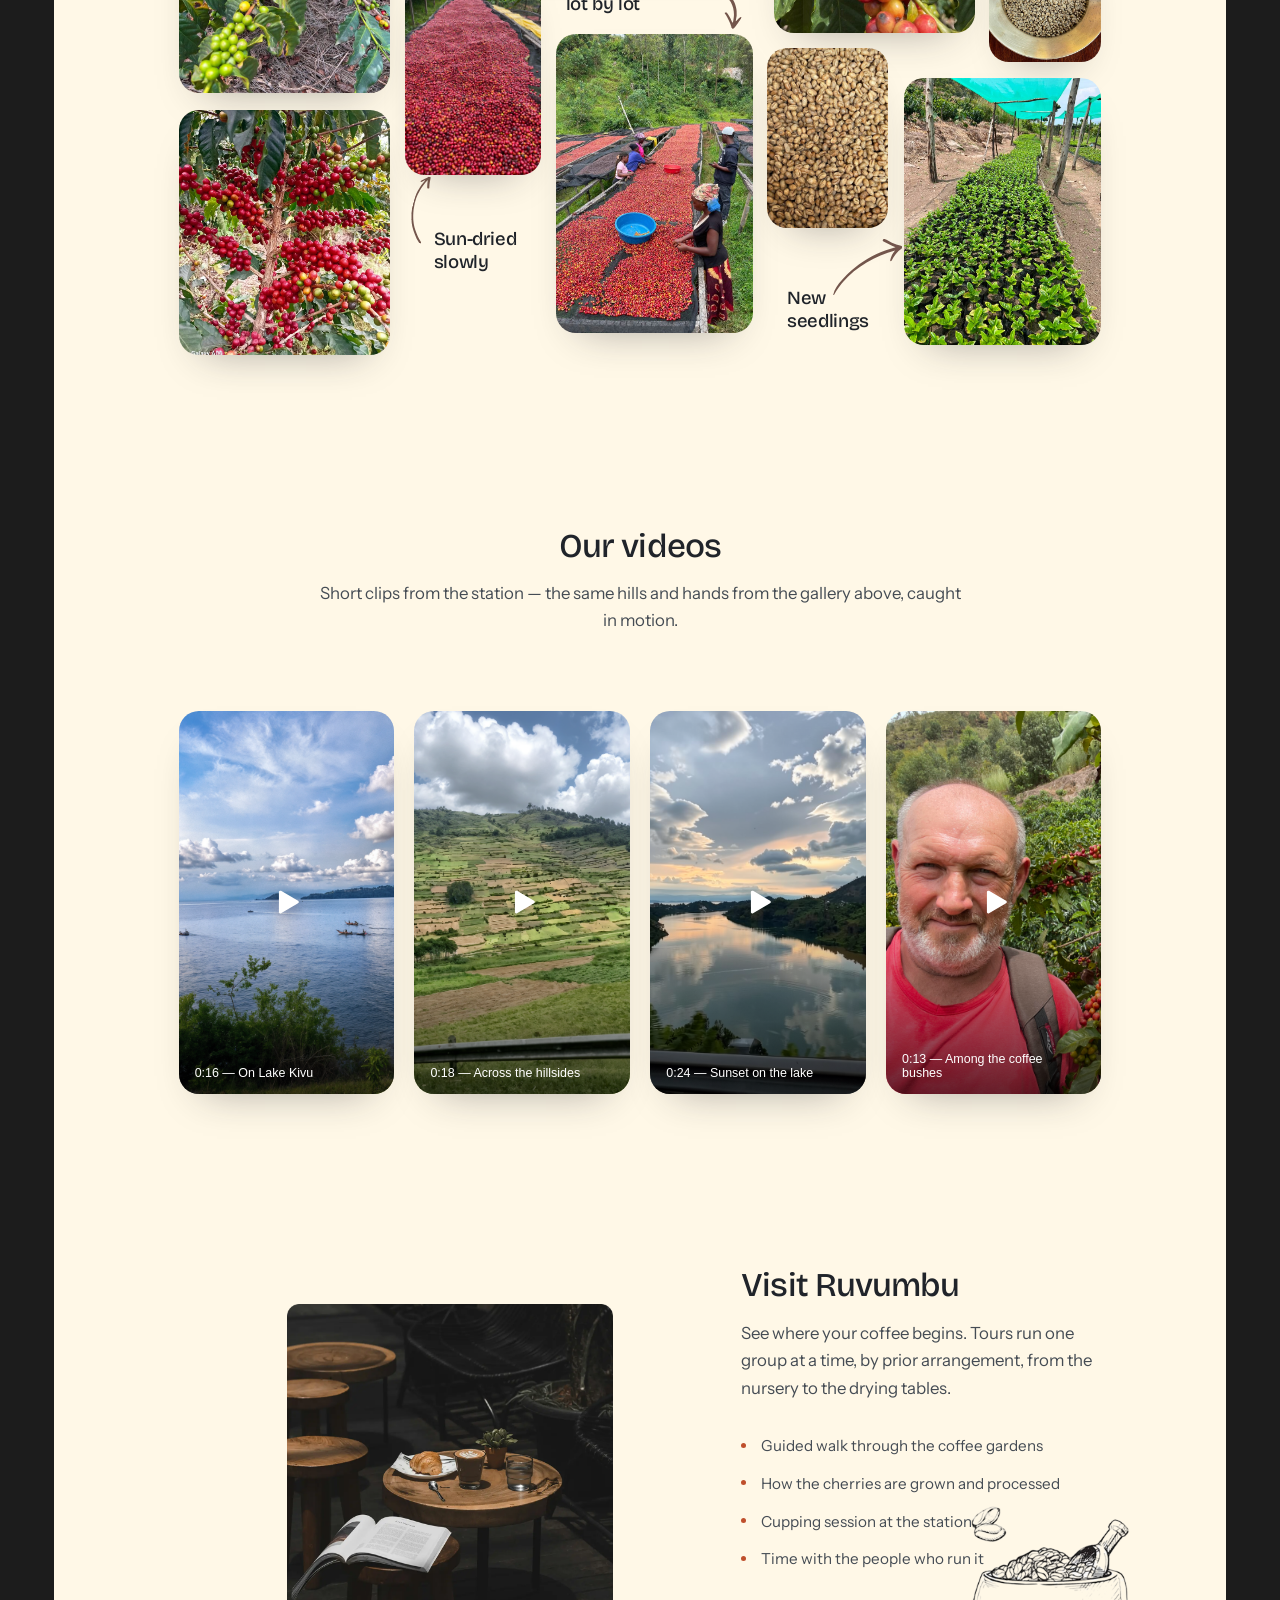
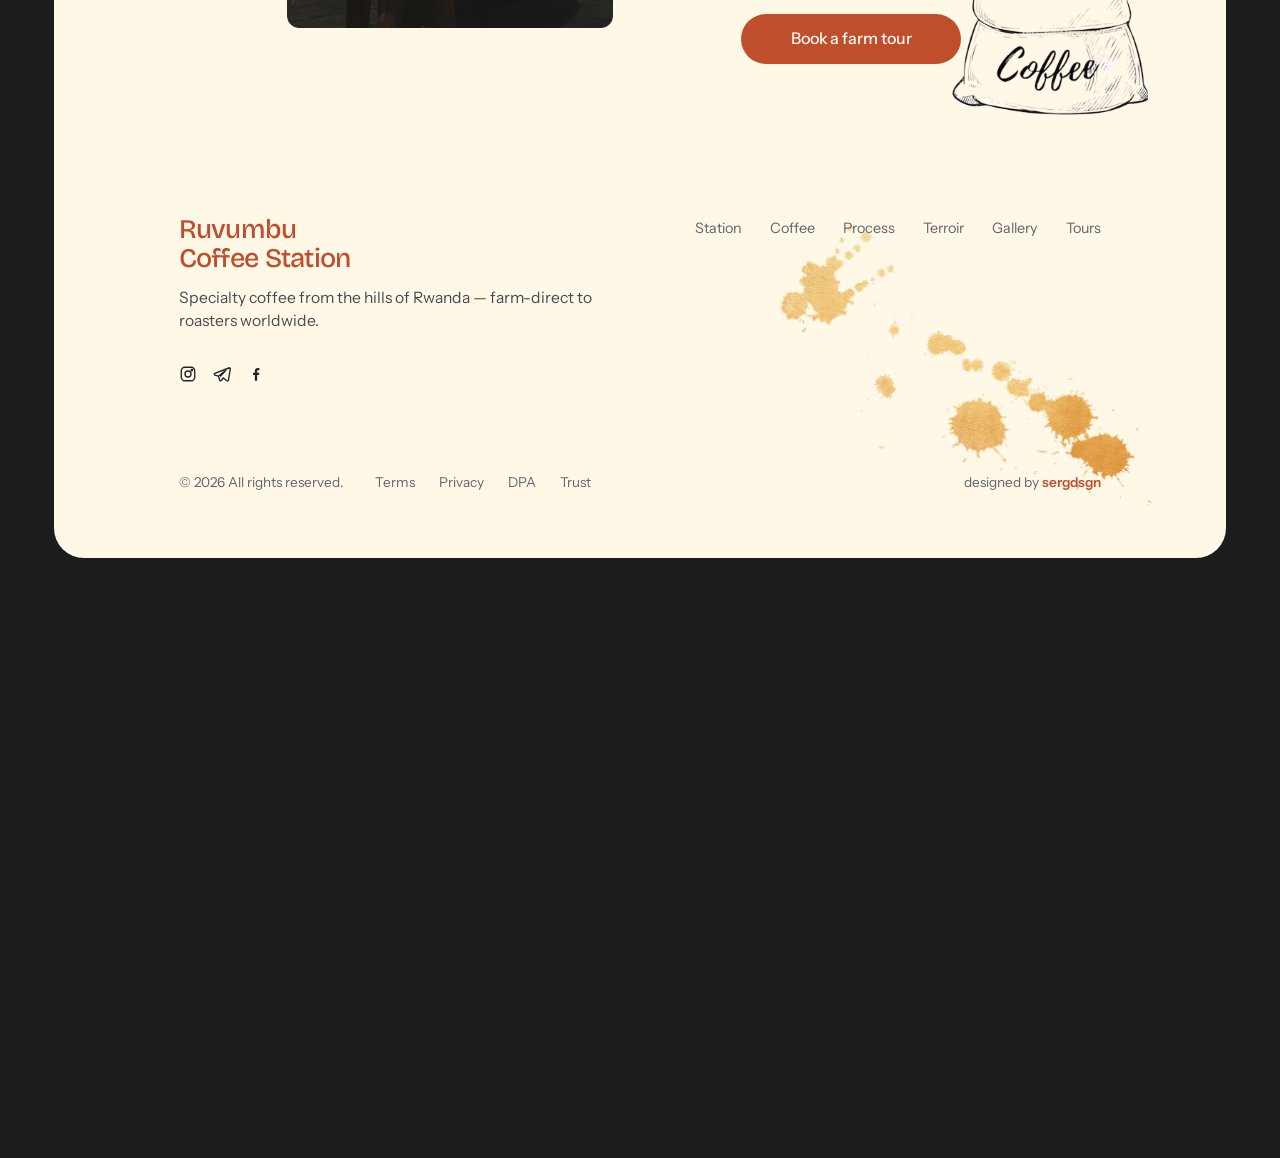
==== commit f94a403f: "Redesign footer, wire legal links to popups, fix background/layout bugs - Rebuild footer to match ne" ====
--- a/index.html
+++ b/index.html
@@ -370,38 +370,44 @@
 }
 
 /* ---------- footer ---------- */
-.foot{
-  position:relative;overflow:visible;
-  width:min(var(--panel-w),100% - var(--gut) * 2);margin:30px auto 600px;
-  background:var(--foot);border-radius:var(--r-panel);
-  padding-block:clamp(36px,4.4vw,64px);color:var(--ink-3);
-}
-.foot-ring{
-  position:absolute;top:0;left:clamp(24px,6%,64px);translate:0 -50%;
-  width:32px;height:32px;border-radius:50%;border:6px solid rgba(32,36,42,.35);
-}
-.foot-ring-r{left:auto;right:clamp(24px,6%,64px)}
-.foot-inner{display:flex;flex-direction:column;gap:clamp(26px,3.2vw,44px)}
-.foot-row{display:flex;flex-wrap:wrap;align-items:center;justify-content:space-between;gap:1rem 2rem}
-.foot-nav{display:flex;flex-wrap:wrap;gap:20px;list-style:none;margin:0;padding:0}
-.foot-nav a{font-size:.85rem;color:var(--ink-3);transition:color .2s}
+.panel-foot{margin-bottom:600px}
+.foot{position:relative;overflow:clip;color:var(--ink-3)}
+.foot-splash{position:absolute;right:6%;bottom:0;width:34%;max-width:420px;height:auto;mix-blend-mode:multiply;opacity:.9;pointer-events:none}
+.foot-inner{
+  position:relative;z-index:1;display:grid;
+  grid-template-columns:auto 1fr auto;
+  grid-template-areas:"hero hero nav" "legal terms credit";
+  align-items:start;row-gap:clamp(48px,7vw,96px);column-gap:2rem;
+  padding-block:clamp(40px,5vw,72px);
+}
+.foot-hero{grid-area:hero}
+.foot-brand-heading{color:var(--terra);font-size:clamp(1.6rem,2.1vw,2.2rem);line-height:1.05}
+.foot-tagline{margin-top:14px;max-width:420px;font-size:.98rem;line-height:1.5;color:var(--ink-2)}
+.foot-social{display:flex;gap:16px;margin-top:32px}
+.foot-social-btn{display:flex;align-items:center;justify-content:center;color:var(--ink);transition:color .2s}
+.foot-social-btn:hover{color:var(--terra)}
+.foot-nav{grid-area:nav;justify-self:end;align-self:start;display:flex;flex-wrap:wrap;gap:28px;list-style:none;margin:0;padding:0}
+.foot-nav a{font-size:.9rem;color:var(--ink-3);transition:color .2s}
 .foot-nav a:hover{color:var(--ink)}
-.foot-follow{display:flex;align-items:center;gap:14px}
-.foot-label{font-family:"Bricolage Grotesque",sans-serif;font-weight:500;font-size:1rem;color:var(--ink)}
-.foot-social{display:flex;gap:14px}
-.foot-social-btn{display:flex;align-items:center;justify-content:center;color:var(--ink-3);transition:color .2s}
-.foot-social-btn:hover{color:var(--ink)}
-.foot-main{align-items:center}
-.foot-brand-group{display:flex;align-items:center;gap:18px}
-.foot-bean{width:clamp(40px,4vw,56px);height:auto;opacity:.9}
-.foot-legal{text-align:left}
-.foot-brand{font-size:.95rem;color:var(--ink);font-weight:500}
-.foot-legal-links{margin-top:4px;font-size:.85rem}
-.foot-credit{font-size:.82rem;color:var(--ink-3);transition:color .2s}
+.foot-terms{grid-area:terms;align-self:end;display:flex;flex-wrap:wrap;gap:24px;list-style:none;margin:0;padding:0;font-size:.85rem}
+.foot-legal-btn{background:none;border:0;padding:0;font:inherit;font-size:.85rem;color:var(--ink-3);cursor:pointer;transition:color .2s}
+.foot-legal-btn:hover{color:var(--ink)}
+.modal-legal-body{margin-top:20px;max-height:60vh;overflow-y:auto;padding-right:8px}
+.modal-legal-body p{color:var(--ink-2);font-size:.95rem;line-height:1.62;margin-bottom:14px}
+.modal-legal-body p:last-child{margin-bottom:0}
+.foot-legal{grid-area:legal;align-self:end;font-size:.85rem;margin:0}
+.foot-credit{grid-area:credit;justify-self:end;align-self:end;font-size:.85rem;color:var(--ink-3);transition:color .2s}
+.foot-credit strong{color:var(--terra);font-weight:600}
 .foot-credit:hover{color:var(--ink)}
-@media (max-width:560px){
-  .foot-main{flex-direction:column;align-items:flex-start}
-  .foot-legal{text-align:left}
+@media (max-width:900px){
+  .foot-inner{
+    grid-template-columns:1fr 1fr;
+    grid-template-areas:"hero hero" "nav terms" "legal legal" "credit credit";
+    row-gap:36px;
+  }
+  .foot-nav,.foot-terms{flex-direction:column;gap:14px;justify-self:start}
+  .foot-legal,.foot-credit{justify-self:start}
+  .foot-splash{width:52%;right:-8%}
 }
 
 /* ---------- modals (quote / tour) ---------- */
@@ -622,7 +628,7 @@
 </section>
 
 <!-- ====================== panel two ====================== -->
-<div class="panel">
+<div class="panel panel-foot">
 
   <!-- gallery -->
   <section class="section gallery" id="gallery">
@@ -707,26 +713,12 @@
     </div>
   </section>
 
-</div>
-
-</main>
-
-<footer class="foot">
-  <span class="foot-ring" aria-hidden="true"></span>
-  <span class="foot-ring foot-ring-r" aria-hidden="true"></span>
-  <div class="wrap foot-inner">
-
-    <div class="foot-row">
-      <ul class="foot-nav">
-        <li><a href="#station" data-i18n="nav.station">Station</a></li>
-        <li><a href="#coffee" data-i18n="nav.coffee">Coffee</a></li>
-        <li><a href="#process" data-i18n="nav.process">Process</a></li>
-        <li><a href="#gallery" data-i18n="nav.gallery">Gallery</a></li>
-        <li><a href="#tours" data-i18n="nav.tours">Tours</a></li>
-        <li><a href="mailto:hello@ruvumbu.rw" data-i18n="footer.contact">Contact</a></li>
-      </ul>
-      <div class="foot-follow">
-        <span class="foot-label" data-i18n="footer.follow">Follow Us</span>
+  <footer class="foot">
+    <img class="foot-splash" src="assets/splash.png" alt="" aria-hidden="true">
+    <div class="wrap foot-inner">
+      <div class="foot-hero">
+        <h2 class="foot-brand-heading" data-i18n="footer.brand">Ruvumbu<br>Coffee Station</h2>
+        <p class="foot-tagline" data-i18n="footer.tagline">Specialty coffee from the hills of Rwanda &mdash; farm-direct to roasters worldwide.</p>
         <div class="foot-social">
           <a class="foot-social-btn" href="#" aria-label="Instagram">
             <svg viewBox="0 0 24 24" width="18" height="18" fill="none" stroke="currentColor" stroke-width="1.8"><rect x="3" y="3" width="18" height="18" rx="5"/><circle cx="12" cy="12" r="4"/><circle cx="17.2" cy="6.8" r="1"/></svg>
@@ -734,23 +726,33 @@
           <a class="foot-social-btn" href="#" aria-label="Telegram">
             <svg viewBox="0 0 24 24" width="18" height="18" fill="none" stroke="currentColor" stroke-width="1.8"><path d="M21 4 2.5 11.3c-1 .4-1 1.8.1 2.1l4.6 1.4 1.8 5.5c.3.9 1.5 1.1 2.1.3l2.6-3.2 4.7 3.5c.8.6 2 .2 2.2-.8L23 5.3c.3-1-.7-1.8-2-.9Z"/><path d="m8 14.4 9.5-7.6-7.9 8.6"/></svg>
           </a>
+          <a class="foot-social-btn" href="#" aria-label="Facebook">
+            <svg viewBox="0 0 24 24" width="18" height="18" fill="currentColor"><path d="M13.5 21v-7.6h2.6l.4-3h-3V8.4c0-.87.24-1.46 1.5-1.46H16.6V4.2c-.27-.04-1.2-.12-2.3-.12-2.27 0-3.83 1.39-3.83 3.93v2.19H8v3h2.47V21h3.03Z"/></svg>
+          </a>
         </div>
       </div>
+      <ul class="foot-nav">
+        <li><a href="#station" data-i18n="nav.station">Station</a></li>
+        <li><a href="#coffee" data-i18n="nav.coffee">Coffee</a></li>
+        <li><a href="#process" data-i18n="nav.process">Process</a></li>
+        <li><a href="#terroir" data-i18n="footer.terroir">Terroir</a></li>
+        <li><a href="#gallery" data-i18n="nav.gallery">Gallery</a></li>
+        <li><a href="#tours" data-i18n="nav.tours">Tours</a></li>
+      </ul>
+      <ul class="foot-terms">
+        <li><button type="button" class="foot-legal-btn" data-open-modal="terms" data-i18n="footer.terms">Terms</button></li>
+        <li><button type="button" class="foot-legal-btn" data-open-modal="privacy" data-i18n="footer.privacy">Privacy</button></li>
+        <li><button type="button" class="foot-legal-btn" data-open-modal="dpa" data-i18n="footer.dpa">DPA</button></li>
+        <li><button type="button" class="foot-legal-btn" data-open-modal="trust" data-i18n="footer.trust">Trust</button></li>
+      </ul>
+      <p class="foot-legal" data-i18n="footer.copy">&copy; 2026 All rights reserved.</p>
+      <a class="foot-credit" href="https://sergdsgn.tilda.ws/" target="_blank" rel="noopener" data-i18n="footer.credit">designed by <strong>sergdsgn</strong></a>
     </div>
-
-    <div class="foot-row foot-main">
-      <div class="foot-brand-group">
-        <img class="foot-bean" src="assets/Stamp-small.png" alt="" aria-hidden="true">
-        <div class="foot-legal">
-          <p class="foot-brand" data-i18n="footer.copy">Ruvumbu Coffee Station &copy; 2026</p>
-          <p class="foot-legal-links" data-i18n="footer.legal">Terms &middot; Privacy &middot; DPA &middot; Trust</p>
-        </div>
-      </div>
-      <a class="foot-credit" href="https://sergdsgn.tilda.ws/" target="_blank" rel="noopener" data-i18n="footer.credit">designed by sergdsgn</a>
-    </div>
-
-  </div>
-</footer>
+  </footer>
+
+</div>
+
+</main>
 
 <div class="lightbox" id="lightbox" hidden>
   <button class="lb-btn lb-close" type="button" id="lbClose" aria-label="Close"><svg viewBox="0 0 24 24" width="20" height="20" fill="none" stroke="currentColor" stroke-width="2.4" stroke-linecap="round" stroke-linejoin="round"><line x1="5" y1="5" x2="19" y2="19"/><line x1="19" y1="5" x2="5" y2="19"/></svg></button>
@@ -838,6 +840,59 @@
   </div>
 </div>
 
+<!-- ============================ legal modals ============================ -->
+<div class="modal-overlay" id="termsModal" hidden>
+  <div class="modal" role="dialog" aria-modal="true" aria-labelledby="termsModalTitle">
+    <button class="modal-close" type="button" data-close-modal aria-label="Close">&times;</button>
+    <h3 id="termsModalTitle" data-i18n="legal.terms.title">Terms of Service</h3>
+    <div class="modal-legal-body" data-i18n="legal.terms.body">
+      <p>By ordering from Ruvumbu Coffee Station or booking a farm tour, you agree to these terms. Wholesale pricing requests submitted through this site are quotes, not confirmed orders &mdash; every order is confirmed by email before shipment.</p>
+      <p>Farm tours are booked by prior arrangement and subject to availability. Please let us know at least 48 hours in advance if you need to reschedule or cancel.</p>
+      <p>All text, photos and video on this site belong to Ruvumbu Coffee Station unless stated otherwise, and may not be reused without permission.</p>
+      <p>We may update these terms from time to time. Continuing to use the site means you accept the current version.</p>
+    </div>
+  </div>
+</div>
+
+<div class="modal-overlay" id="privacyModal" hidden>
+  <div class="modal" role="dialog" aria-modal="true" aria-labelledby="privacyModalTitle">
+    <button class="modal-close" type="button" data-close-modal aria-label="Close">&times;</button>
+    <h3 id="privacyModalTitle" data-i18n="legal.privacy.title">Privacy Policy</h3>
+    <div class="modal-legal-body" data-i18n="legal.privacy.body">
+      <p>We only collect the name and email address you submit through our quote and tour forms, and use them solely to respond to your request.</p>
+      <p>We never sell your data to third parties. Basic, anonymised analytics may be used to understand how visitors use the site.</p>
+      <p>Your details are kept only as long as needed to handle your enquiry, then deleted.</p>
+      <p>To request access to or deletion of your data, email <a href="mailto:hello@ruvumbu.rw">hello@ruvumbu.rw</a>.</p>
+    </div>
+  </div>
+</div>
+
+<div class="modal-overlay" id="dpaModal" hidden>
+  <div class="modal" role="dialog" aria-modal="true" aria-labelledby="dpaModalTitle">
+    <button class="modal-close" type="button" data-close-modal aria-label="Close">&times;</button>
+    <h3 id="dpaModalTitle" data-i18n="legal.dpa.title">Data Processing Agreement</h3>
+    <div class="modal-legal-body" data-i18n="legal.dpa.body">
+      <p>Ruvumbu Coffee Station acts as data controller for the information submitted through this site's forms.</p>
+      <p>Any subprocessors we use, such as email delivery services, are bound by equivalent data-protection obligations.</p>
+      <p>Data is stored only for as long as needed to handle your enquiry or order, and is not transferred outside what's required to fulfil it.</p>
+      <p>If your organisation needs a signed DPA on file, contact <a href="mailto:hello@ruvumbu.rw">hello@ruvumbu.rw</a>.</p>
+    </div>
+  </div>
+</div>
+
+<div class="modal-overlay" id="trustModal" hidden>
+  <div class="modal" role="dialog" aria-modal="true" aria-labelledby="trustModalTitle">
+    <button class="modal-close" type="button" data-close-modal aria-label="Close">&times;</button>
+    <h3 id="trustModalTitle" data-i18n="legal.trust.title">Trust &amp; Quality</h3>
+    <div class="modal-legal-body" data-i18n="legal.trust.body">
+      <p>Every lot is traceable from the farmer who grew it to the container that ships it.</p>
+      <p>Quality is cupped and verified at the station before anything leaves for the port &mdash; nothing ships that we haven't tasted ourselves.</p>
+      <p>We work directly with our partner farmers, on transparent, predictable terms.</p>
+      <p>Wholesale orders are always confirmed in writing before any payment is requested.</p>
+    </div>
+  </div>
+</div>
+
 <script>
 (function(){
   "use strict";
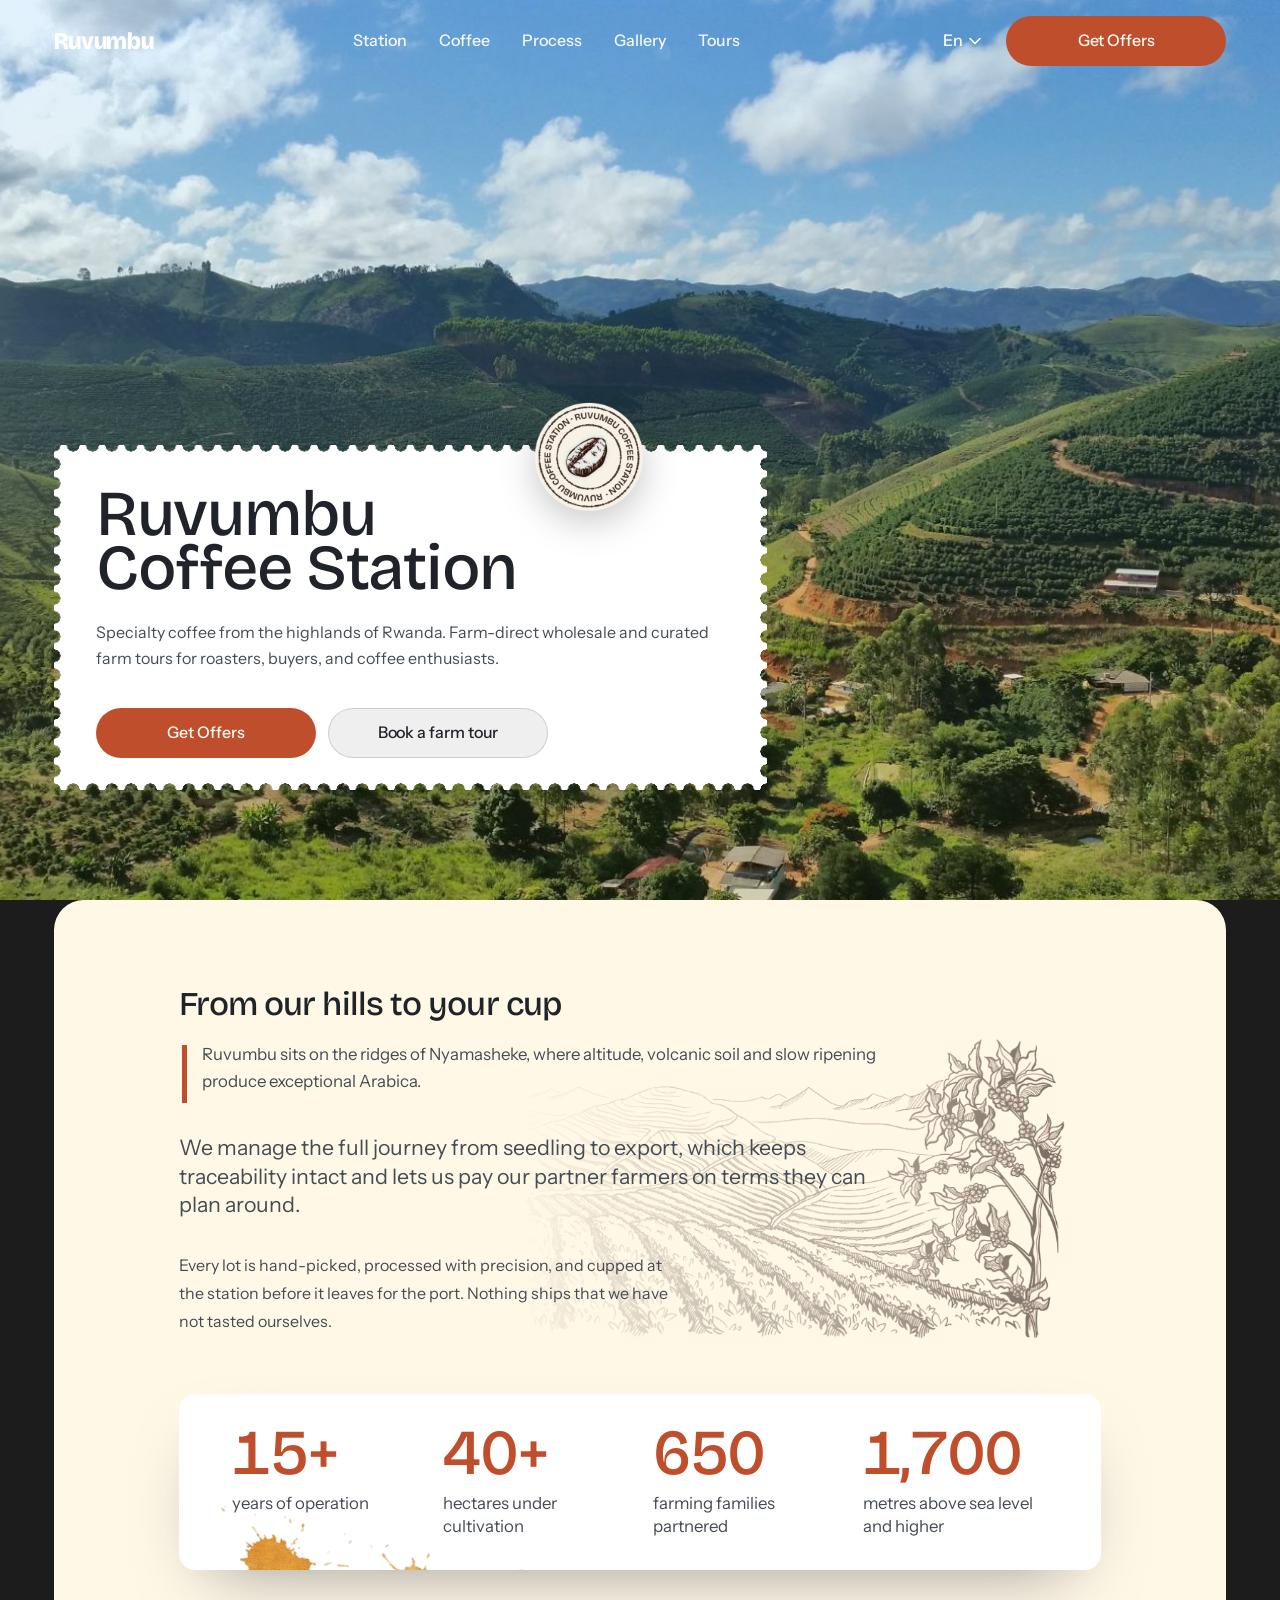
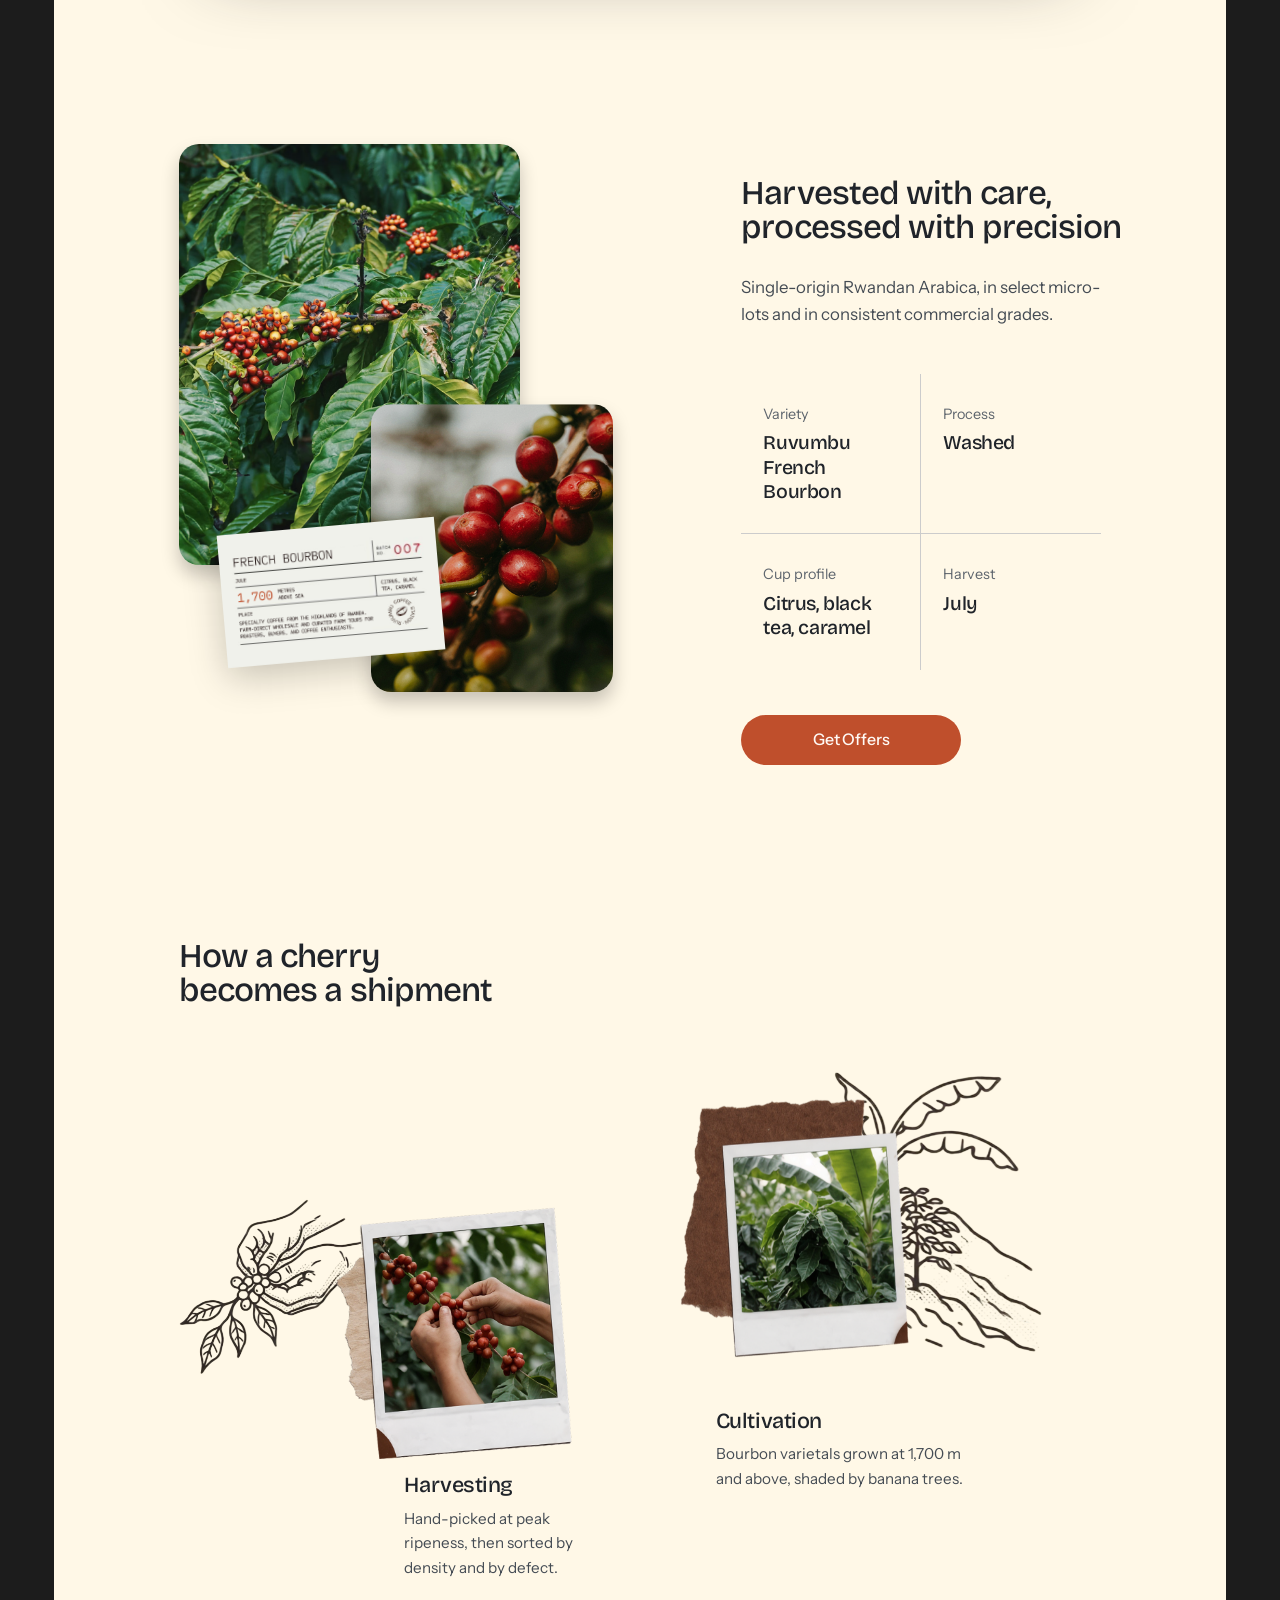
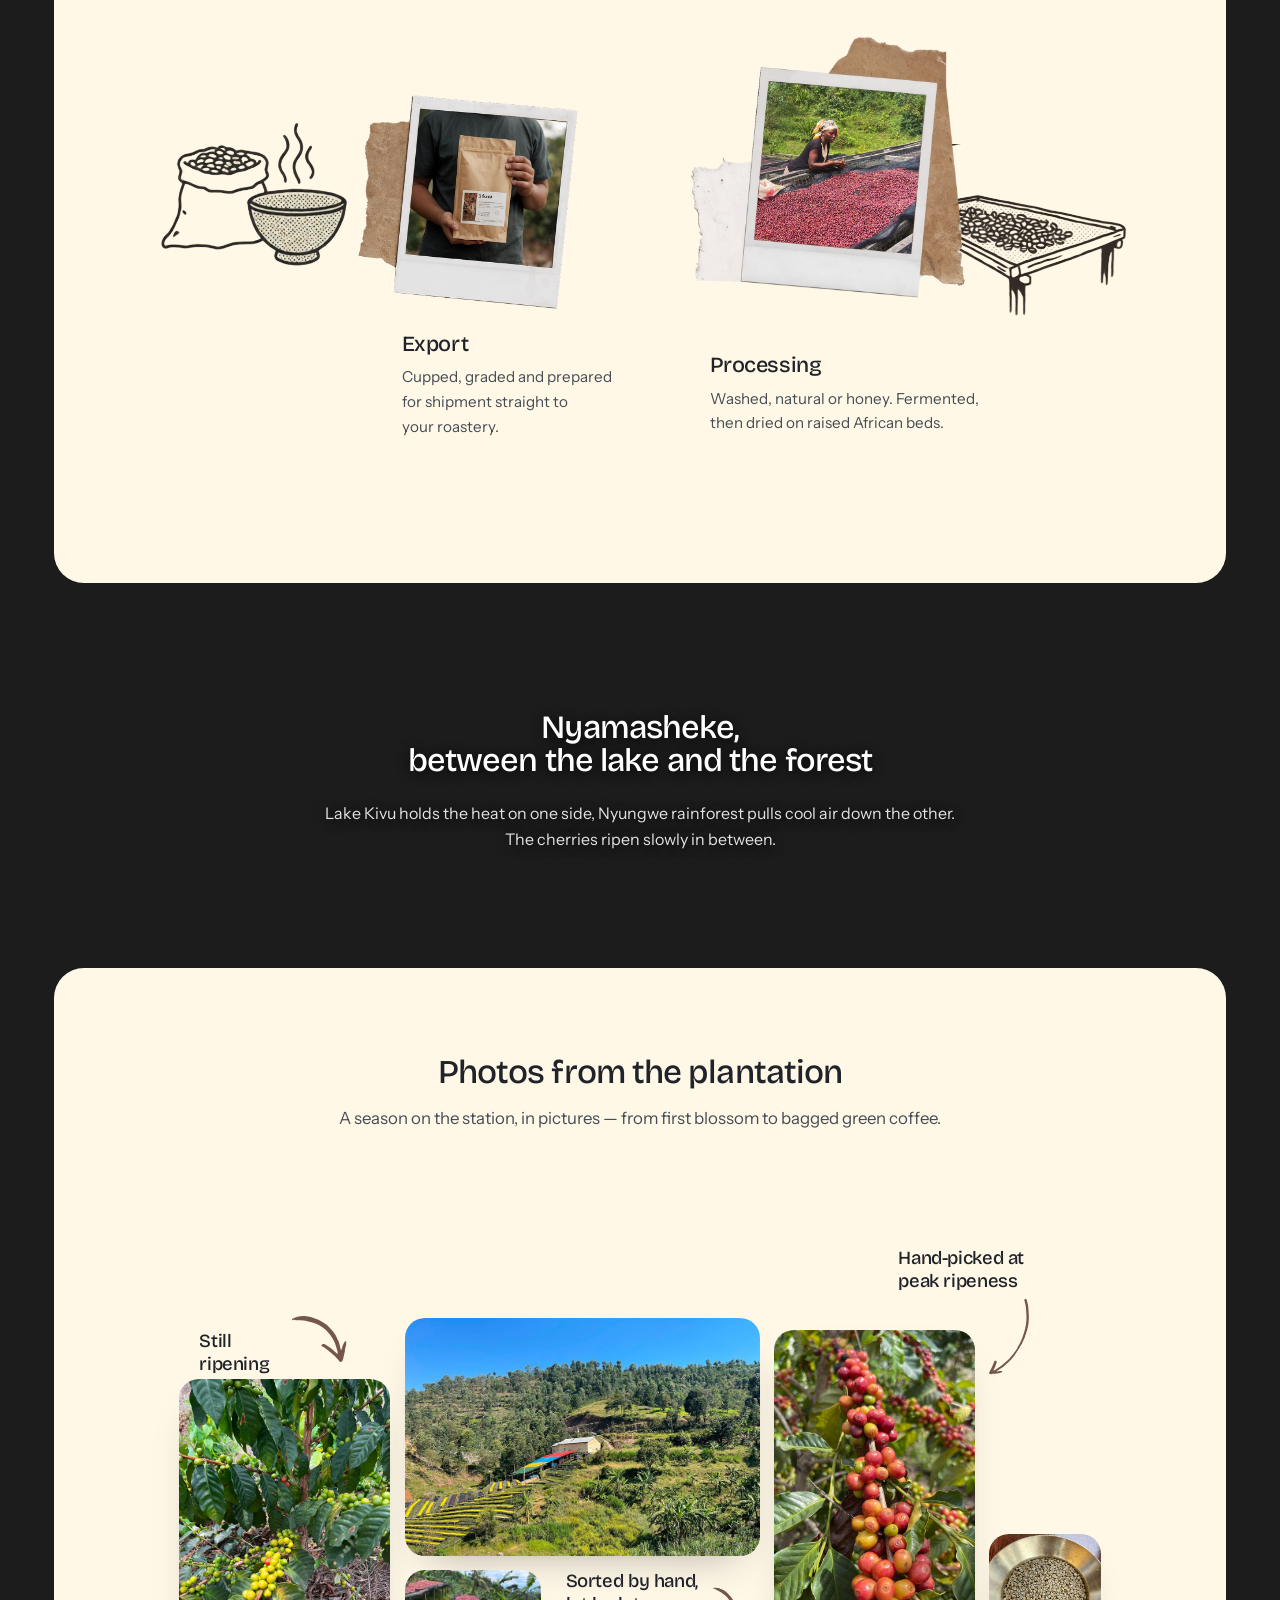
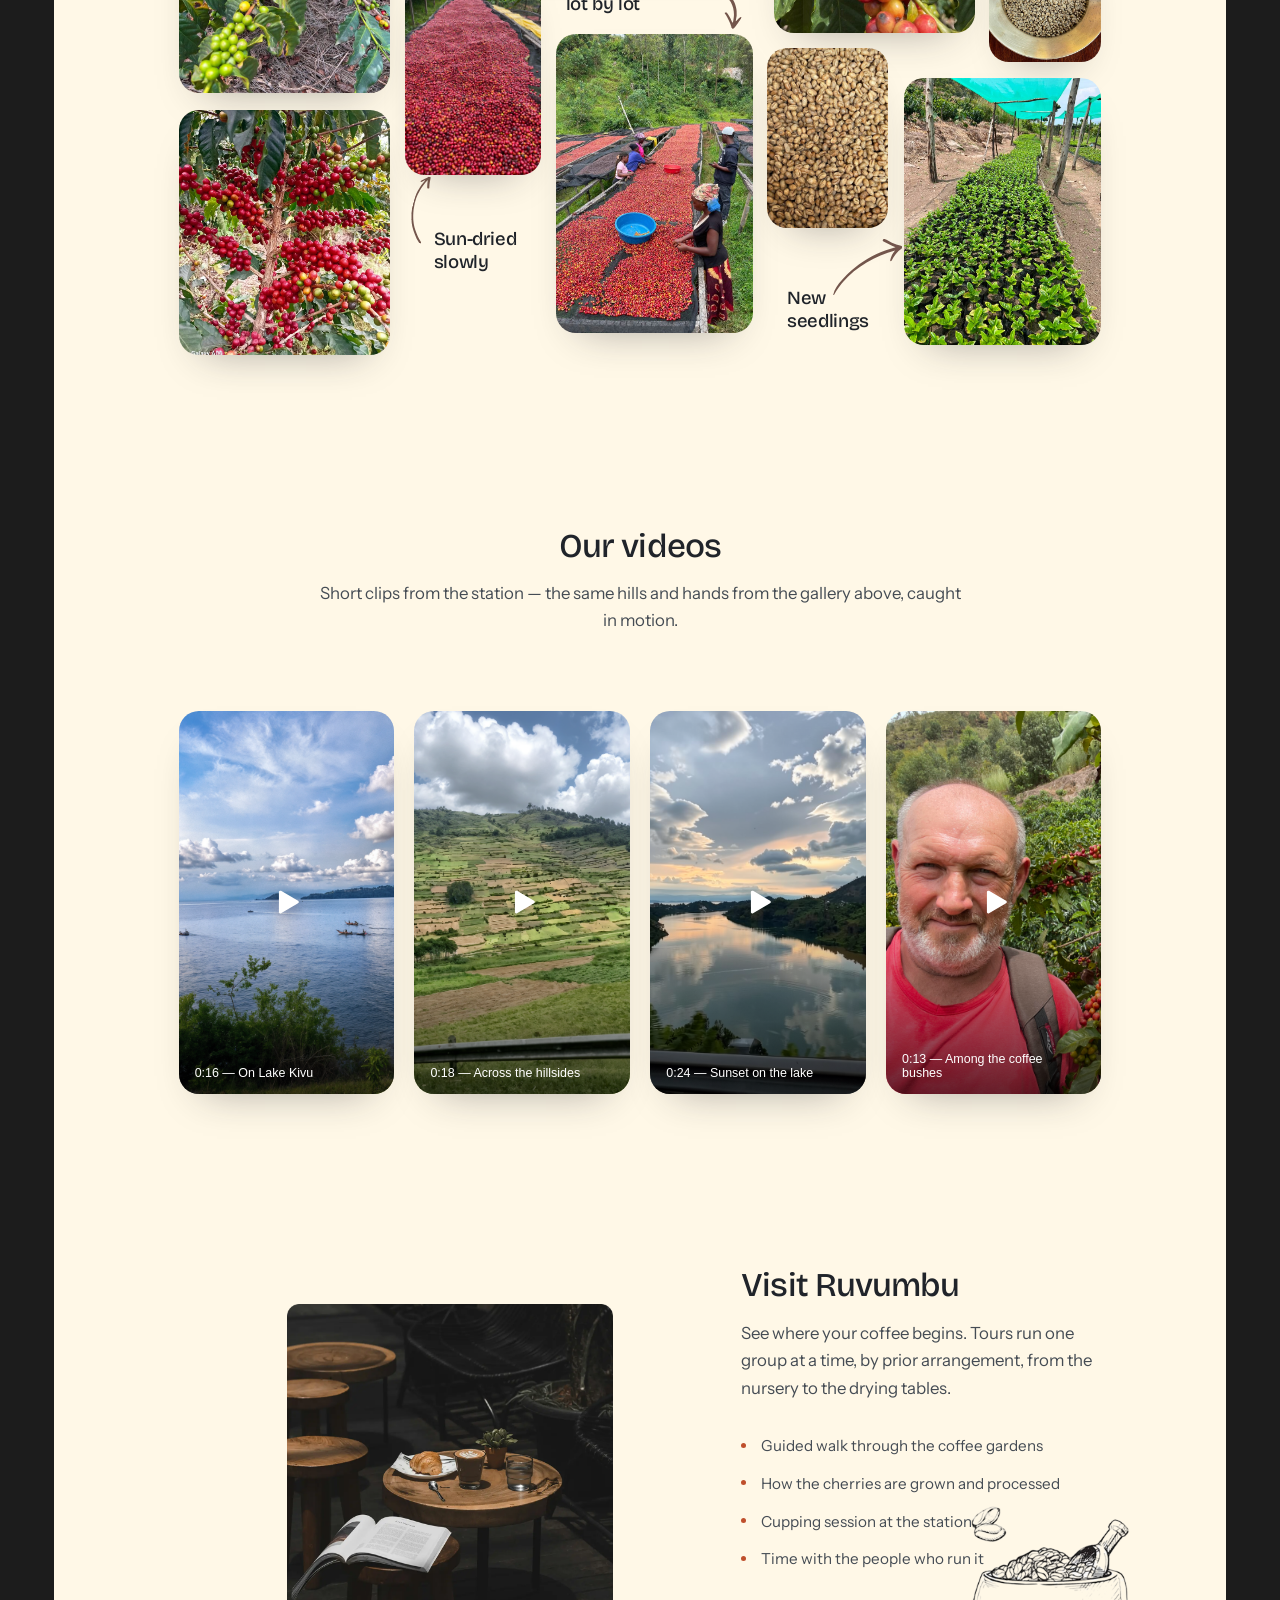
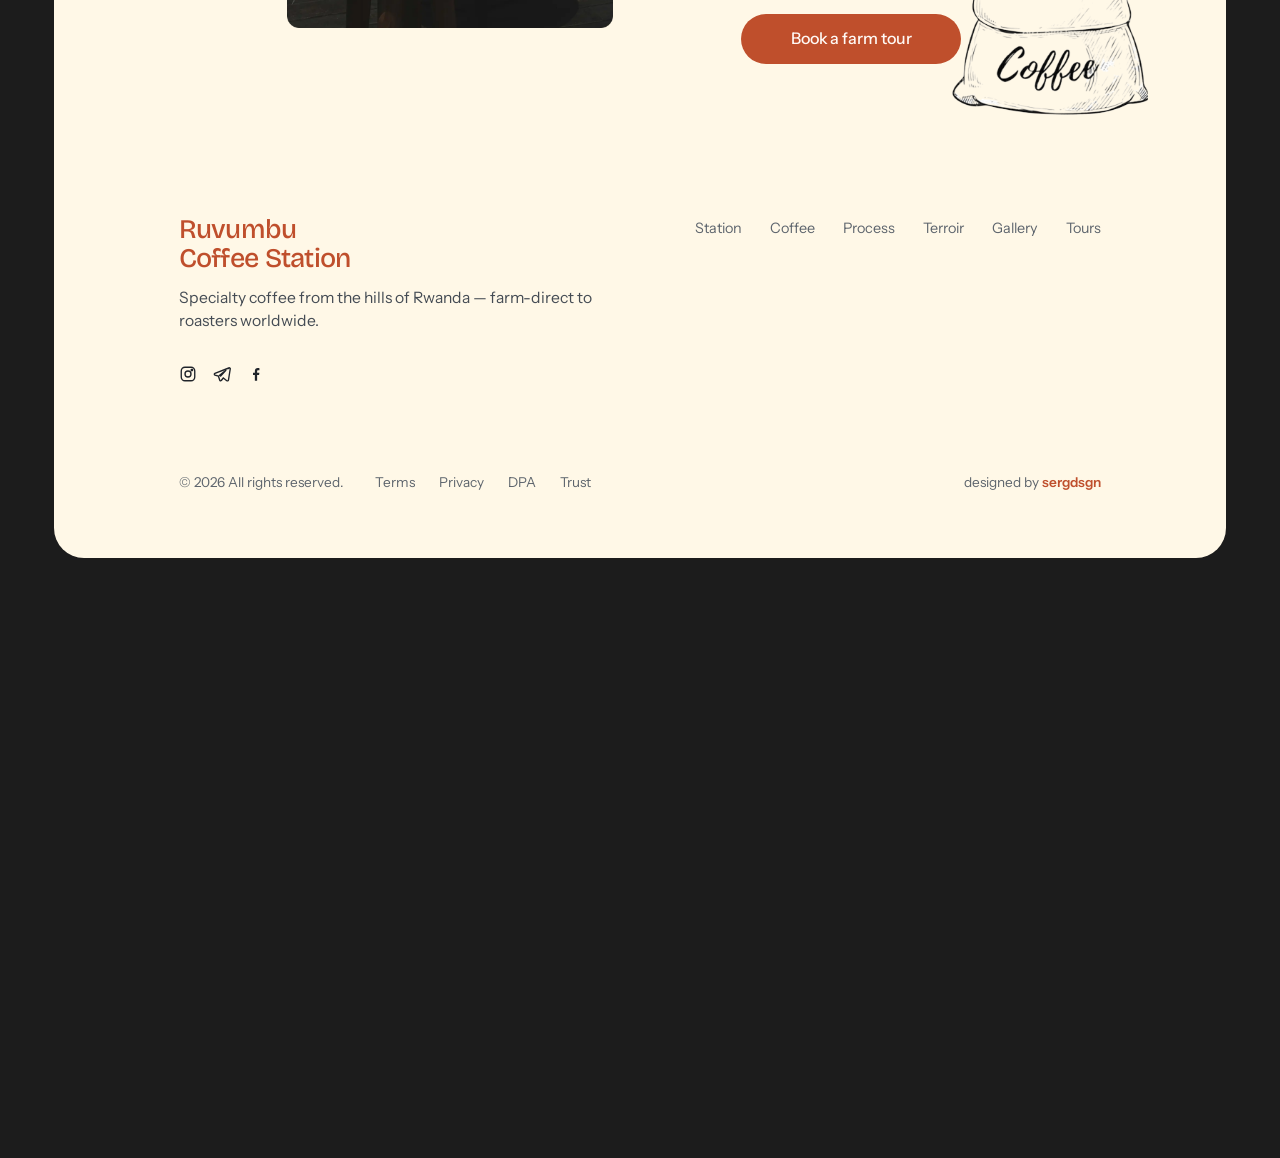
==== commit 7e6daa80: "123" ====
--- a/index.html
+++ b/index.html
@@ -51,7 +51,8 @@
 
 *{box-sizing:border-box}
 html{overflow-x:clip}
-@media (hover:hover) and (pointer:fine){html{scroll-behavior:smooth}}
+@media (min-width:901px){html{scroll-behavior:smooth}}
+.section[id],.terroir[id]{scroll-margin-top:90px}
 body{
   margin:0;color:var(--ink);
   background:var(--ground) url('assets/GreenBG.jpg') center/cover no-repeat fixed;
@@ -372,7 +373,7 @@
 /* ---------- footer ---------- */
 .panel-foot{margin-bottom:600px}
 .foot{position:relative;overflow:clip;color:var(--ink-3)}
-.foot-splash{position:absolute;right:6%;bottom:0;width:34%;max-width:420px;height:auto;mix-blend-mode:multiply;opacity:.9;pointer-events:none}
+.foot-splash{position:absolute;left:50%;bottom:0;translate:-50% 85%;transform:scaleY(-1);width:34%;max-width:420px;height:auto;mix-blend-mode:multiply;opacity:.9;pointer-events:none}
 .foot-inner{
   position:relative;z-index:1;display:grid;
   grid-template-columns:auto 1fr auto;
@@ -407,7 +408,7 @@
   }
   .foot-nav,.foot-terms{flex-direction:column;gap:14px;justify-self:start}
   .foot-legal,.foot-credit{justify-self:start}
-  .foot-splash{width:52%;right:-8%}
+  .foot-splash{width:52%}
 }
 
 /* ---------- modals (quote / tour) ---------- */
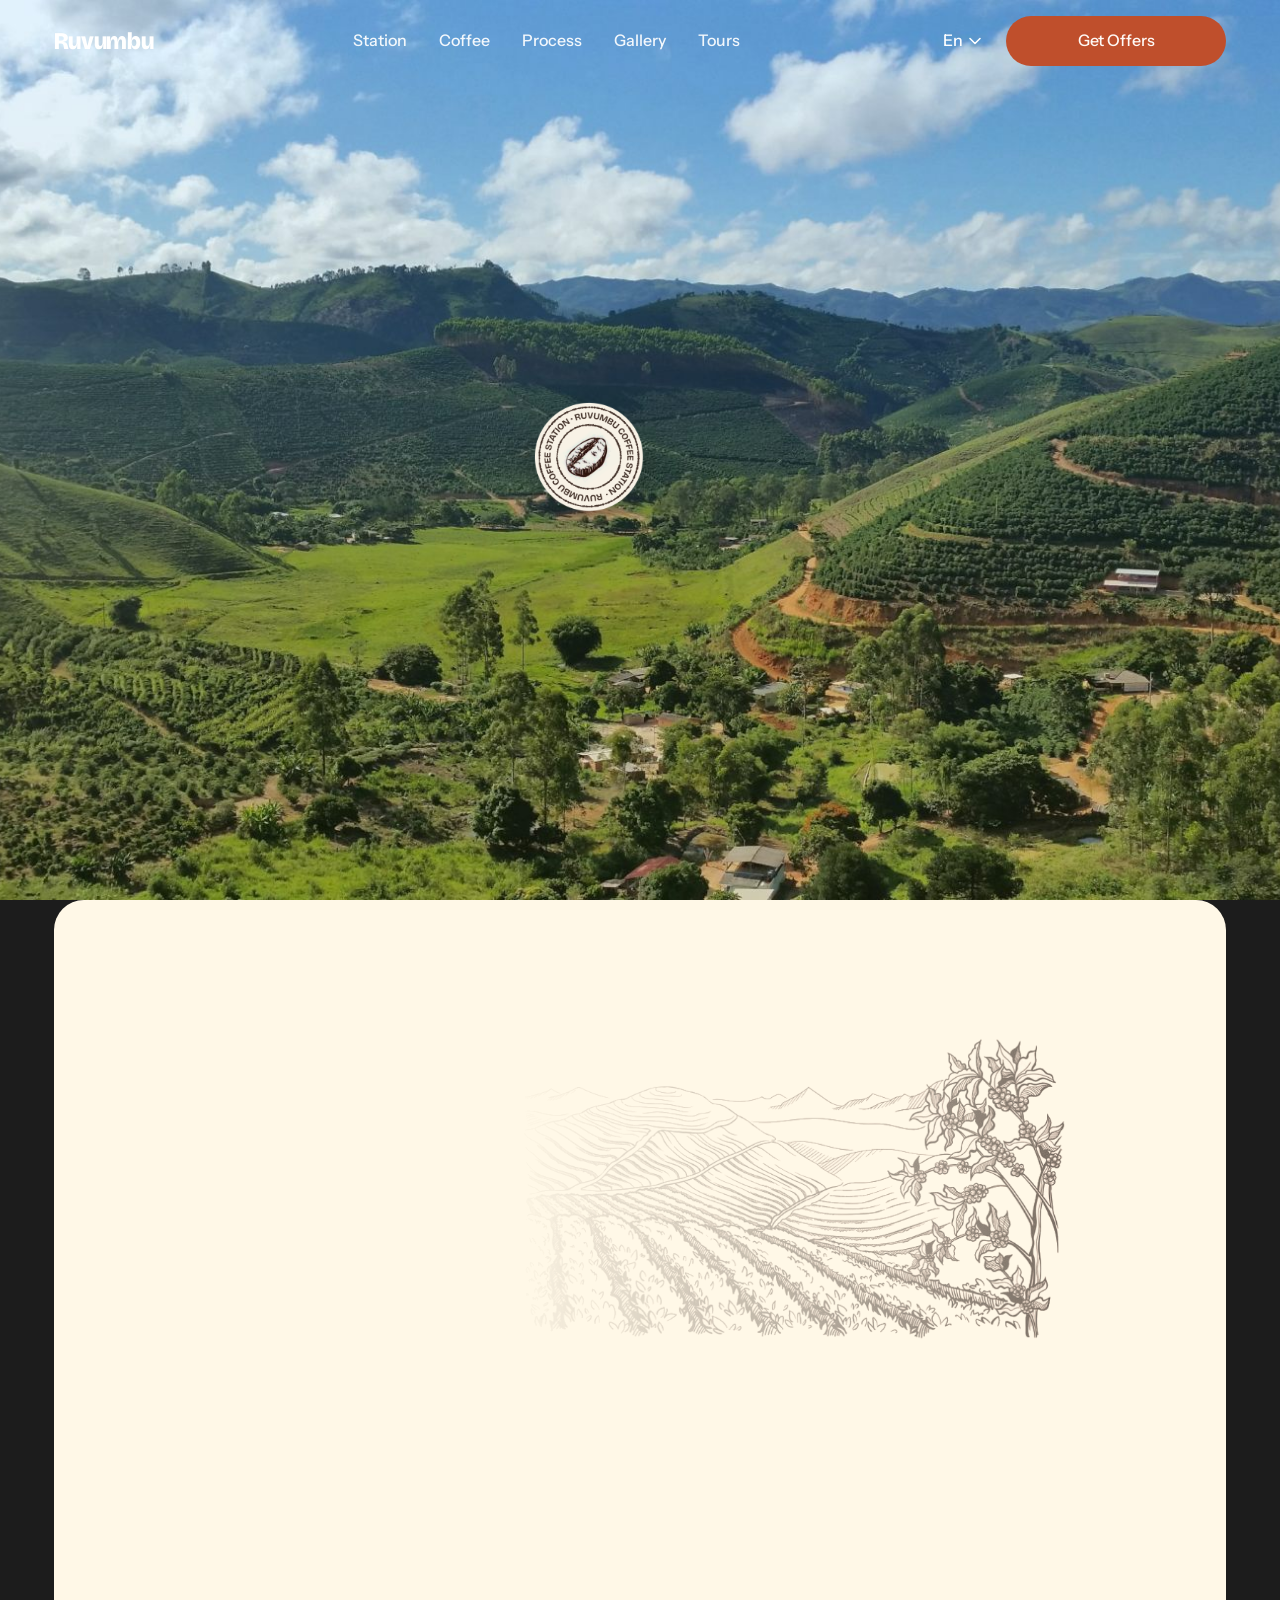
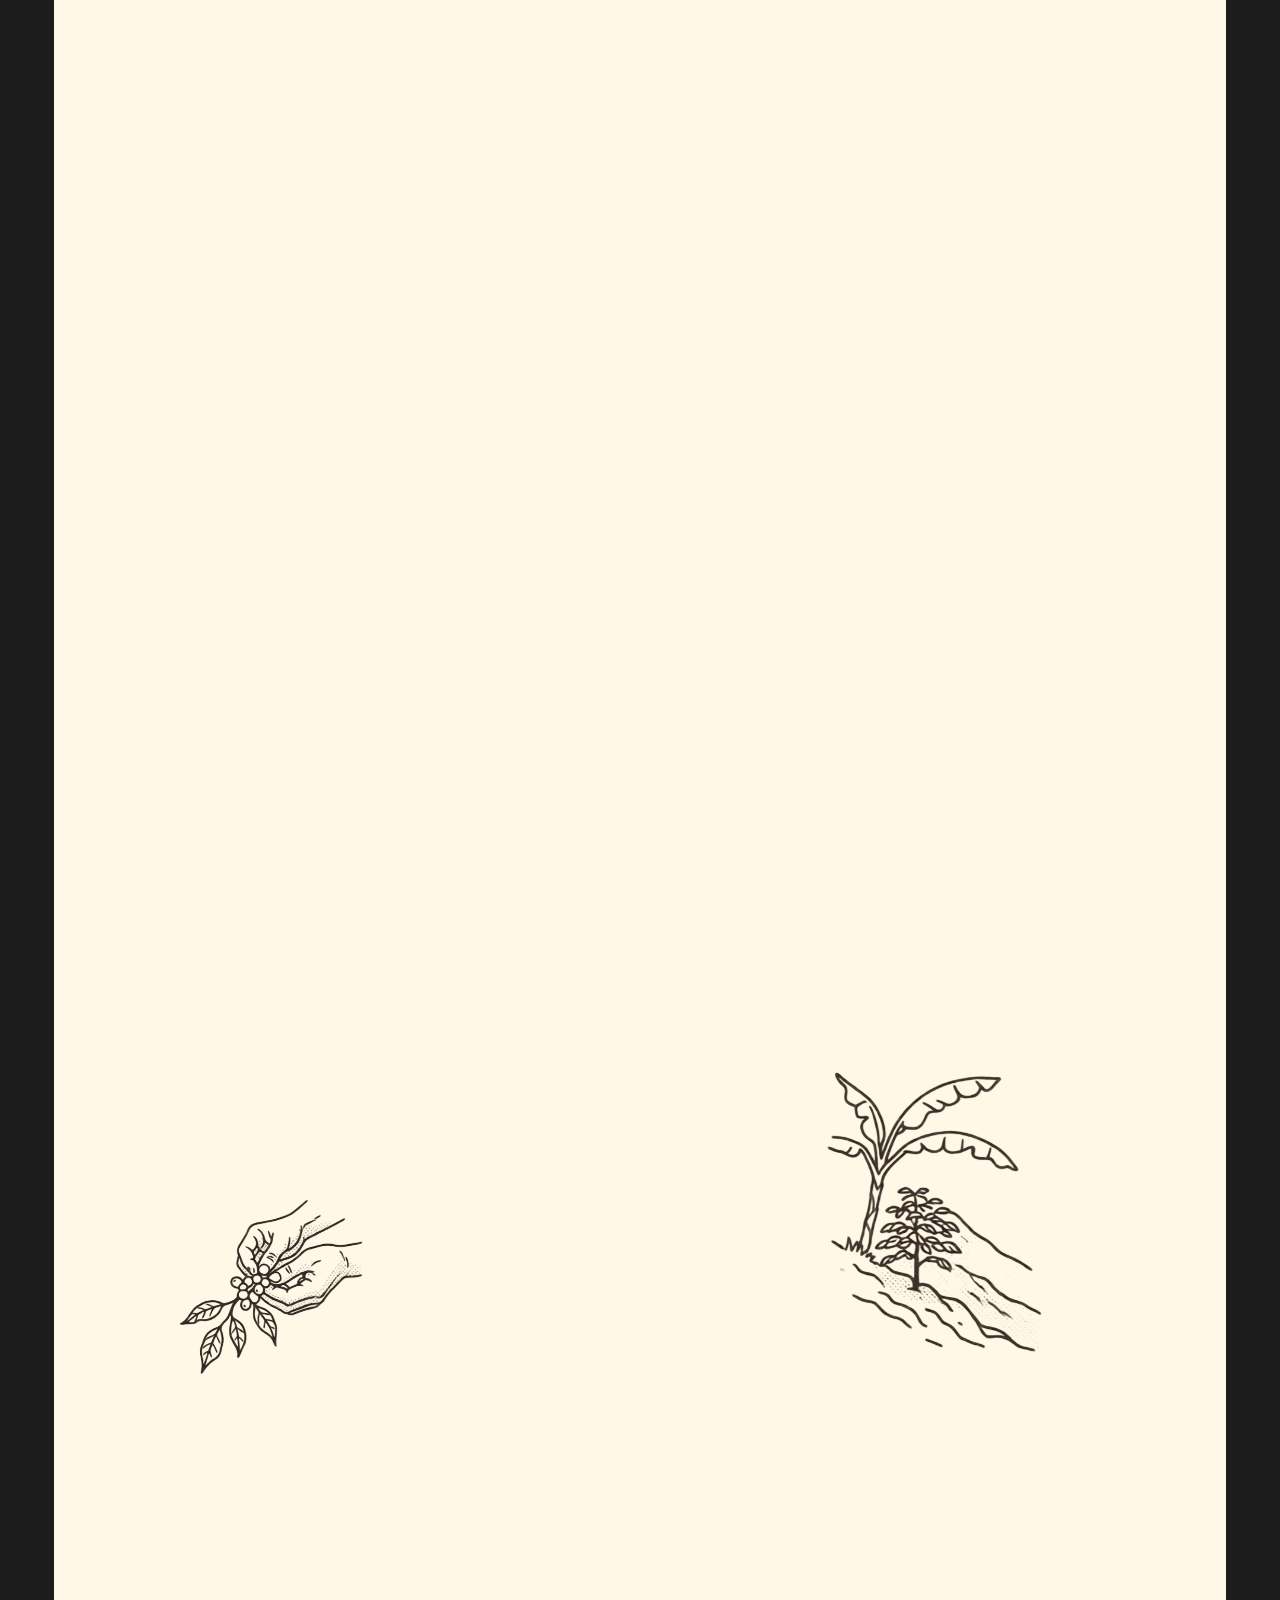
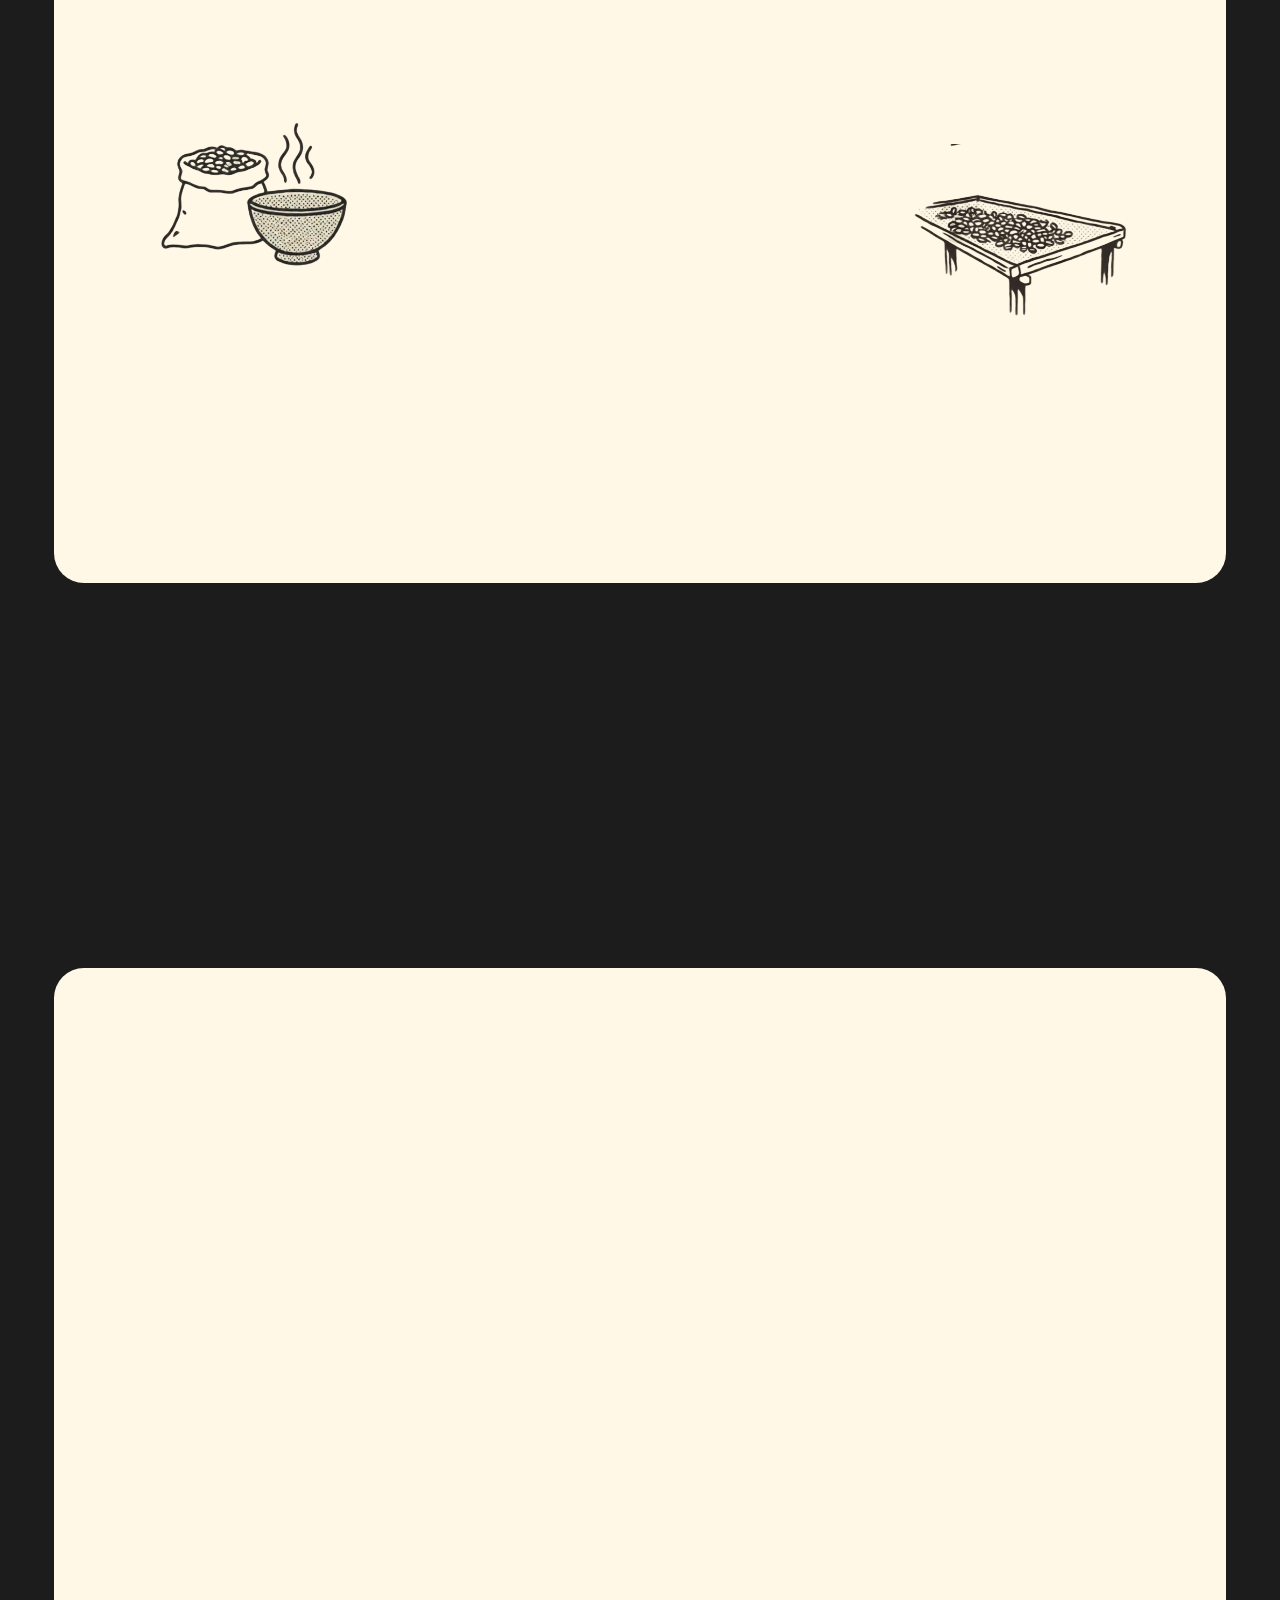
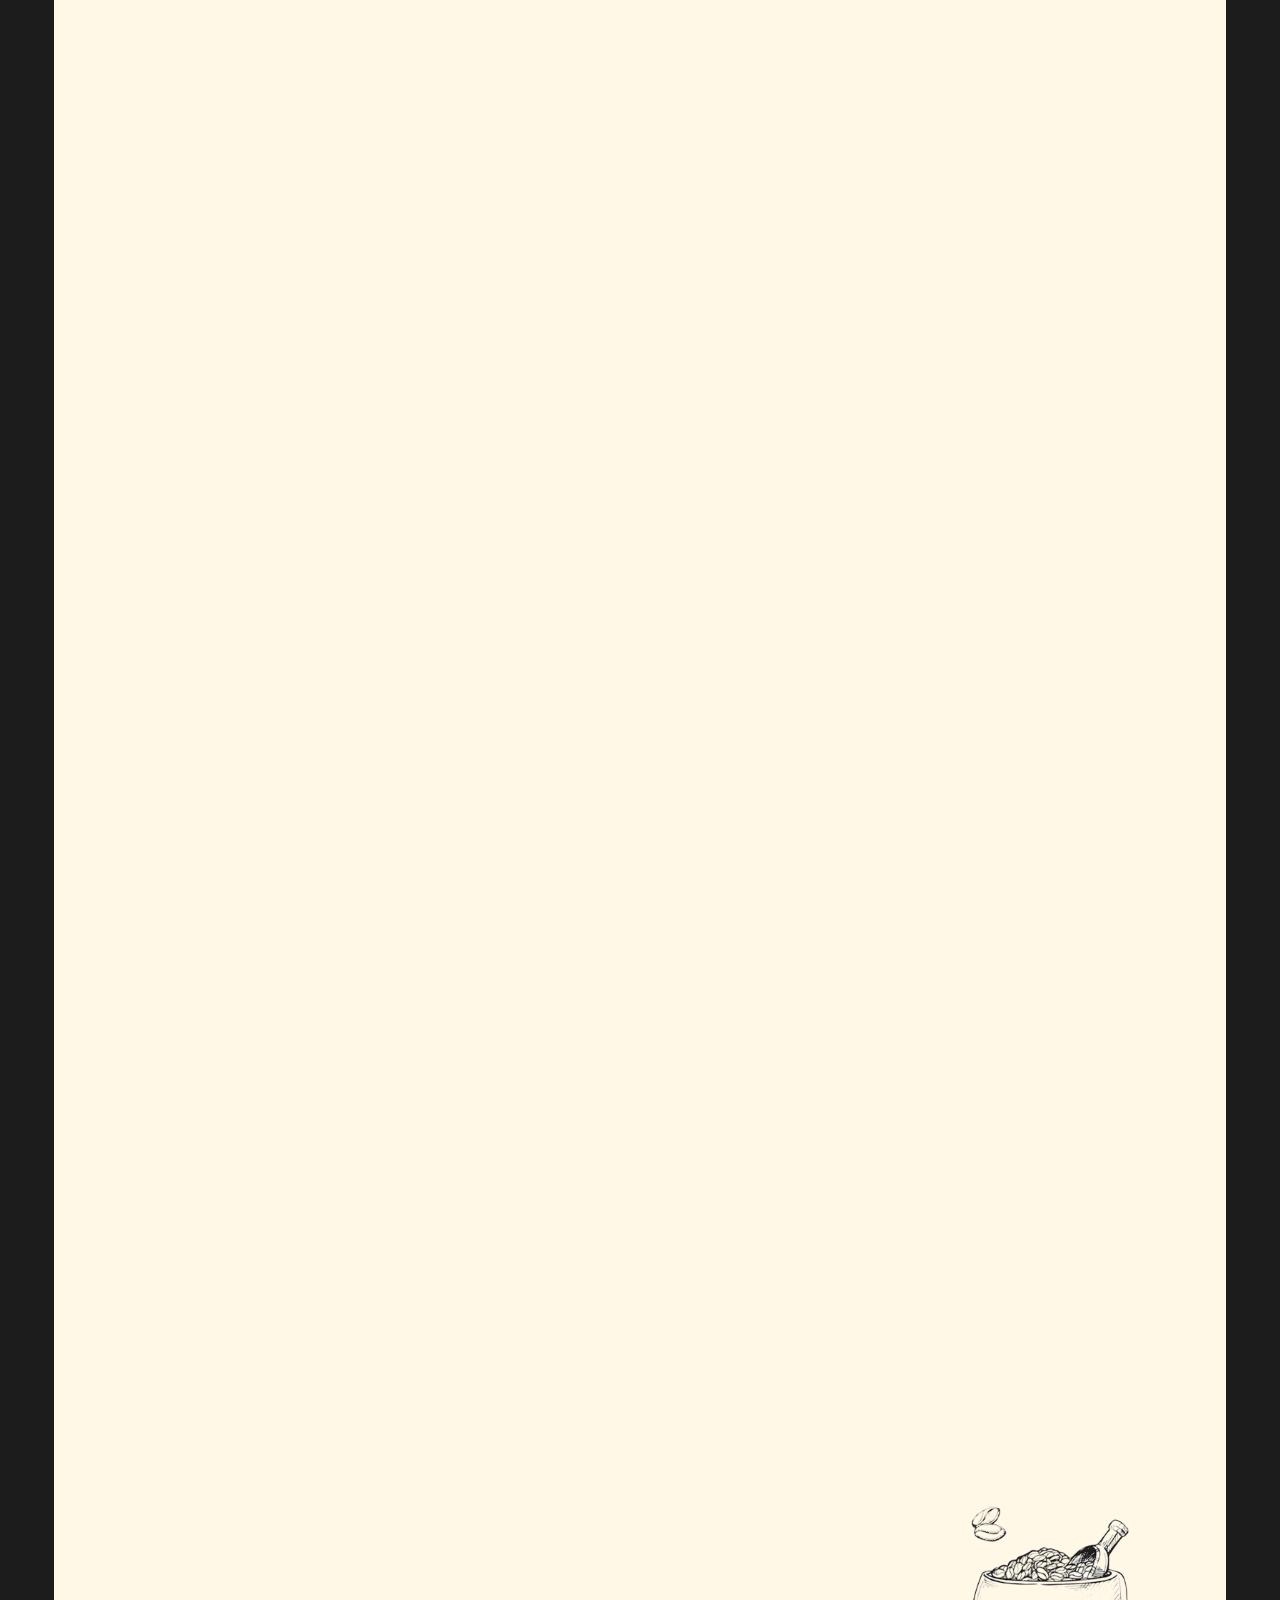
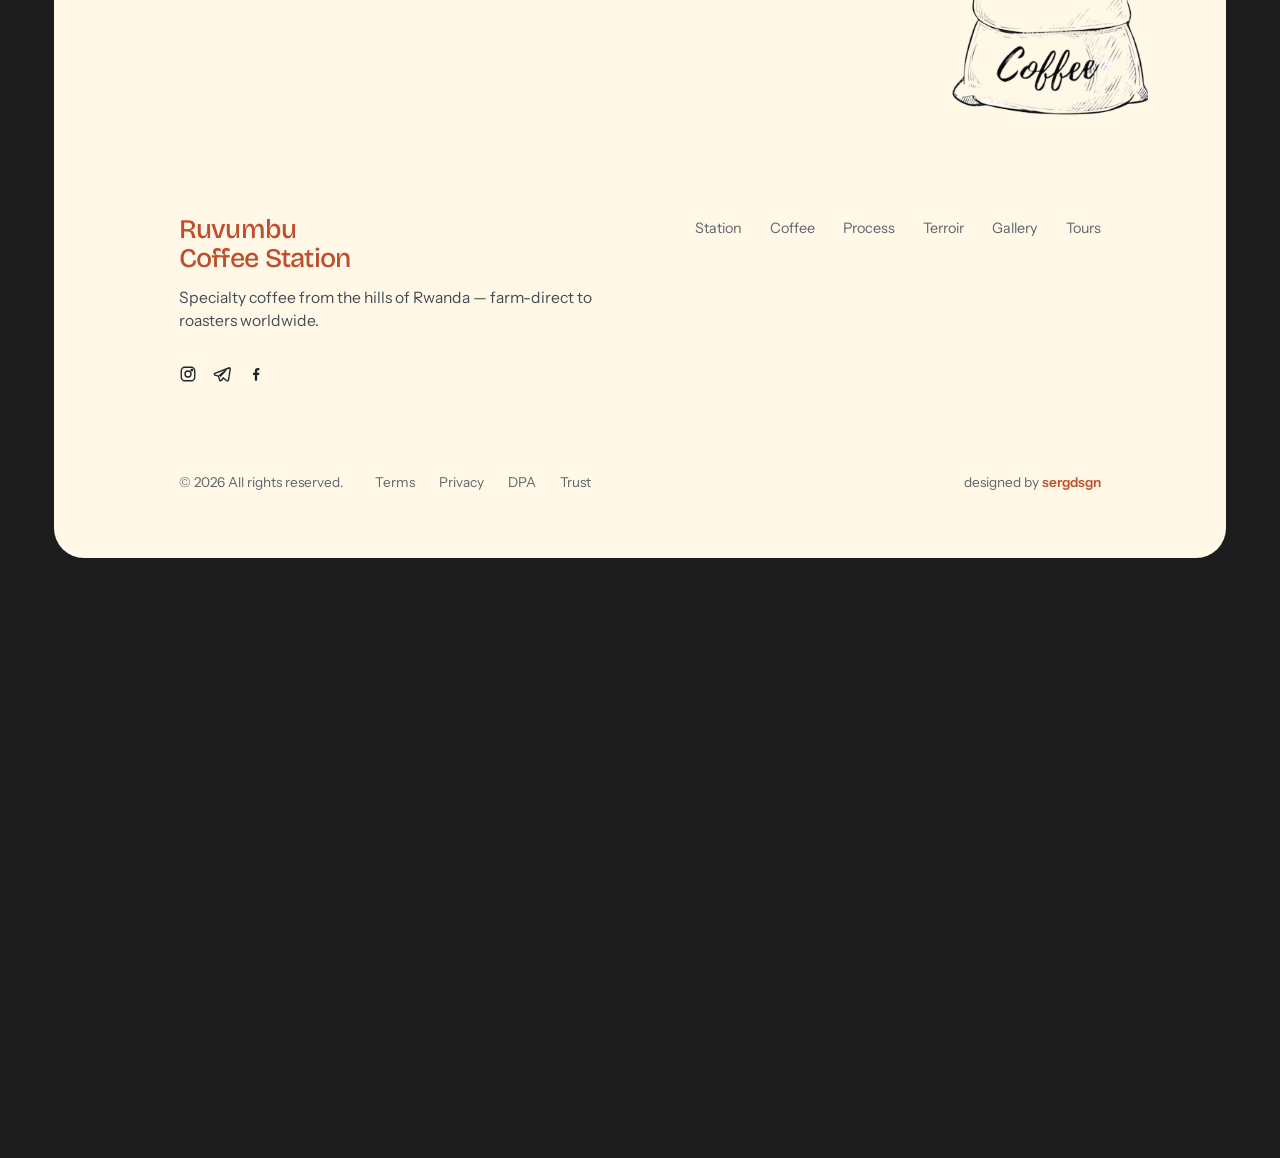
==== commit e99a7dbf: "Siparate раздел хтмл на js и style добавил всем инпутам скругление как у кнопок в форме, где нужно о" ====
--- a/index.html
+++ b/index.html
@@ -8,454 +8,7 @@
 <link rel="preconnect" href="https://fonts.googleapis.com">
 <link rel="preconnect" href="https://fonts.gstatic.com" crossorigin>
 <link rel="stylesheet" href="https://fonts.googleapis.com/css2?family=Bricolage+Grotesque:opsz,wdth,wght@12..96,75..100,400..800&family=Instrument+Sans:wght@400..700&family=Inter:wght@400;500;600;700;800&display=swap">
-<style>
-/* =============================================================
-   RUVUMBU COFFEE STATION
-   Built from Figma: n8om11wwFzgk9Ab67Mc1Me, frame "Site" 90:30
-   Ground #1C1C1C · panels #FFF8E7 r30 · accent #BF4F2C · foot #DFDBD3
-   Type: Bricolage Grotesque (display) + Instrument Sans (body)
-   Radius: panels 30 · media/cards 20 · metric card 16 · buttons pill
-   ============================================================= */
-
-:root{
-  --ground:#1C1C1C;
-  --panel:#FFF8E7;
-  --ink:#20242A;
-  --ink-2:#454C54;
-  --ink-3:#5E656D;
-  --line:#CCCCCC;
-  --terra:#BF4F2C;
-  --terra-press:#A34122;
-  --on-terra:#FFF9F5;
-  --foot:#DFDBD3;
-  --white:#FFFFFF;
-
-  --wrap:1292px;
-  --panel-w:1642px;
-  --gut:clamp(20px,4.2vw,64px);
-
-  --r-panel:30px;
-  --r-media:20px;
-  --r-card:16px;
-  --r-pill:999px;
-
-  /* type scale, anchored so a 1920 viewport matches the Figma frame */
-  --fs-h1:clamp(2.05rem,5vw,6rem);
-  --fs-h2:clamp(2rem,2.6vw,3.125rem);
-  --fs-h3:clamp(1.35rem,1.34vw,1.6rem);
-  --fs-lead:clamp(1.05rem,1.04vw,1.25rem);
-  --fs-body:clamp(.95rem,.82vw,.98rem);
-  --fs-station-p:clamp(1.25rem,1.67vw,2rem);
-  --fs-num:clamp(3rem,5vw,6rem);
-}
-
-*{box-sizing:border-box}
-html{overflow-x:clip}
-@media (min-width:901px){html{scroll-behavior:smooth}}
-.section[id],.terroir[id]{scroll-margin-top:90px}
-body{
-  margin:0;color:var(--ink);
-  background:var(--ground) url('assets/GreenBG.jpg') center/cover no-repeat fixed;
-  font-family:"Instrument Sans",ui-sans-serif,system-ui,"Segoe UI",Helvetica,Arial,sans-serif;
-  font-size:1rem;line-height:1.6;-webkit-font-smoothing:antialiased;overflow-x:clip;
-}
-img{display:block;max-width:100%;height:auto}
-h1,h2,h3,.metric .n,.spec dd,.brand{font-variation-settings:"opsz" 14,"wdth" 100}
-.brand{font-variation-settings:"opsz" 96,"wdth" 100}
-h1,h2,h3{font-family:"Bricolage Grotesque","Instrument Sans",ui-sans-serif,system-ui,sans-serif;font-weight:500;margin:0;text-wrap:balance}
-h1{font-size:var(--fs-h1);line-height:.84;letter-spacing:-.02em}
-h2{font-size:var(--fs-h2);line-height:1.035;letter-spacing:-.0273em}
-h3{font-size:var(--fs-h3);line-height:1.18;letter-spacing:-.02em}
-p{margin:0;text-wrap:pretty}
-a{color:inherit;text-decoration:none}
-
-/* Cyrillic renders more reliably in Inter than in the display faces above */
-html[lang="ru"] body{font-family:"Inter",ui-sans-serif,system-ui,"Segoe UI",Helvetica,Arial,sans-serif}
-html[lang="ru"] h1,html[lang="ru"] h2,html[lang="ru"] h3,html[lang="ru"] .brand,html[lang="ru"] .metric .n,html[lang="ru"] .spec dd{font-family:"Inter",ui-sans-serif,system-ui,sans-serif}
-
-.wrap{width:min(var(--wrap),100% - var(--gut) * 2);margin-inline:auto}
-.panel .wrap{width:min(var(--wrap),78.7%)}
-@media (max-width:900px){.panel .wrap{width:min(var(--wrap),100% - var(--gut) * 2)}}
-.lead{font-size:var(--fs-lead);line-height:1.62;color:var(--ink-2)}
-
-/* ---------- buttons ---------- */
-.btn{
-  display:inline-flex;align-items:center;justify-content:center;white-space:nowrap;
-  padding:.7rem 2.2rem;border-radius:var(--r-pill);border:1px solid transparent;
-  font:inherit;font-size:1rem;font-weight:500;letter-spacing:-.005em;cursor:pointer;
-  min-width:220px;
-  transition:background .25s cubic-bezier(.16,1,.3,1),border-color .25s,color .25s,transform .12s;
-}
-@media (max-width:560px){
-  .btn{width:100%;min-width:0}
-  .hero-cta{flex-direction:column;align-items:stretch}
-}
-.btn-primary{background:var(--terra);color:var(--on-terra)}
-.btn-primary:hover{background:var(--terra-press)}
-.btn-ghost{border-color:rgba(32,36,42,.16);color:var(--ink)}
-.btn-ghost:hover{border-color:var(--ink);background:rgba(32,36,42,.05)}
-.btn-light{border-color:rgba(255,255,255,.5);color:#fff}
-.btn-light:hover{background:rgba(255,255,255,.14);border-color:#fff}
-.btn:active{transform:translateY(1px) scale(.99)}
-:where(a,button):focus-visible{outline:2px solid var(--terra);outline-offset:3px;border-radius:6px}
-
-/* ---------- nav ---------- */
-.nav{position:fixed;top:0;left:0;right:0;z-index:30;padding-block:16px;background:transparent;box-shadow:none;transition:background-color .3s ease,box-shadow .3s ease,padding-block .3s ease}
-.nav.is-scrolled{background:rgba(28,28,28,.82);backdrop-filter:blur(10px);-webkit-backdrop-filter:blur(10px);box-shadow:0 8px 30px -14px rgba(0,0,0,.5);padding-block:12px}
-.nav .wrap{display:grid;grid-template-columns:auto 1fr auto;align-items:center;gap:1.5rem}
-.brand{font-family:"Bricolage Grotesque",sans-serif;font-weight:800;font-size:1.5rem;letter-spacing:-.014em;color:#fff}
-.nav-center{justify-self:center}
-.nav-links{display:flex;gap:32px;list-style:none;margin:0;padding:0}
-.nav-links a{color:#fff;font-size:1rem;font-weight:500;opacity:.92;padding-block:4px;border-bottom:1px solid transparent;transition:opacity .2s,border-color .2s}
-.nav-links a:hover{opacity:1;border-color:rgba(255,255,255,.7)}
-.nav-actions{display:flex;align-items:center;gap:22px;justify-self:end}
-.nav-toggle{display:none;font:inherit;font-weight:500;color:#fff;background:transparent;border:1px solid rgba(255,255,255,.5);border-radius:var(--r-pill);padding:.5rem 1rem;cursor:pointer}
-.mobile-nav{position:absolute;left:var(--gut);right:var(--gut);top:70px;background:var(--panel);border-radius:var(--r-media);padding:.5rem 1.25rem 1.25rem;box-shadow:0 30px 70px -30px rgba(0,0,0,.6)}
-.mobile-nav ul{list-style:none;margin:0;padding:0}
-.mobile-nav ul a{display:block;padding:.75rem 0;border-bottom:1px solid rgba(32,36,42,.1);font-size:1.05rem}
-.mobile-nav .btn{width:100%;margin-top:1rem}
-
-/* ---------- language switch ---------- */
-.lang-switch{position:relative}
-.lang-btn{display:inline-flex;align-items:center;gap:6px;background:transparent;border:0;color:#fff;font:inherit;font-size:1rem;font-weight:500;cursor:pointer;padding:.3rem .2rem}
-.lang-btn svg{transition:transform .2s}
-.lang-switch.open .lang-btn svg{transform:rotate(180deg)}
-.lang-menu{position:absolute;top:calc(100% + 10px);right:0;min-width:88px;list-style:none;margin:0;padding:6px;background:var(--panel);border-radius:14px;box-shadow:0 20px 44px -18px rgba(0,0,0,.55);z-index:40}
-.lang-menu[hidden]{display:none}
-.lang-menu li{border-radius:8px}
-.lang-menu button{display:block;width:100%;text-align:left;background:transparent;border:0;font:inherit;font-size:.95rem;color:var(--ink);padding:.5rem .65rem;border-radius:8px;cursor:pointer}
-.lang-menu button:hover,.lang-menu button:focus-visible{background:rgba(191,79,44,.12)}
-.lang-menu button[aria-selected="true"]{color:var(--terra);font-weight:600}
-
-/* ---------- hero ---------- */
-.hero{position:relative;min-height:min(912px,100svh);display:flex;align-items:flex-end;overflow:clip;isolation:isolate}
-.hero .wrap{position:relative;padding-block:clamp(96px,9vw,110px)}
-.hero-inner{position:relative;width:min(713px,100%)}
-
-/* hero card — scalloped (postage-stamp) edge. A single tiled
-   radial-gradient hole-punch mask (round in both axes, so it always
-   fits the perimeter evenly) layered with a solid content-box fill —
-   the ring of holes only shows in the `--r`-wide padding strip of the
-   ::before, the interior stays solid regardless. One mask layer, no
-   per-edge composition, no dynamic geometry: nothing left to mis-render. */
-.stampcard{
-  --r:clamp(6.5px,0.75vw,10px);
-  position:relative;background:none;
-  padding:clamp(28px,3.3vw,52px) clamp(20px,2.2vw,35px) clamp(26px,2.5vw,40px) clamp(24px,3.3vw,52px);
-}
-.stampcard::before{
-  content:"";position:absolute;inset:0;z-index:-1;
-  padding:var(--r);box-sizing:border-box;
-  background:var(--white);
-  box-shadow:0 26px 50px rgba(0,0,0,.28);
-  -webkit-mask:
-    radial-gradient(50% 50%,#0000 66%,#000 67%) round var(--r) var(--r)/calc(2*var(--r)) calc(2*var(--r)),
-    conic-gradient(#000 0 0) content-box;
-  mask:
-    radial-gradient(50% 50%,#0000 66%,#000 67%) round var(--r) var(--r)/calc(2*var(--r)) calc(2*var(--r)),
-    conic-gradient(#000 0 0) content-box;
-}
-.stampcard > *{position:relative;z-index:2}
-.hero h1{max-width:none;white-space:nowrap}
-.hero .lead{margin-top:clamp(18px,2vw,34px);max-width:614px;font-size:clamp(1rem,1vw,1.2rem)}
-.hero-cta{display:flex;flex-wrap:wrap;gap:12px;margin-top:clamp(22px,2.8vw,44px)}
-.seal{
-  position:absolute;z-index:4;width:clamp(140px,9.6vw,185px);
-  left:75%;transform:translateX(-50%);
-  top:calc(clamp(-26px,-1.4vw,-14px) - 40px);
-  filter:drop-shadow(0 10px 18px rgba(0,0,0,.22));
-}
-@media (max-width:900px){
-  .nav-center{display:none}
-  .nav-toggle{display:inline-flex}
-  .hero{align-items:center;min-height:auto}
-  .hero .wrap{padding-block:118px 56px}
-  .hero h1{white-space:normal;padding-right:56px}
-  .seal{width:140px;left:75%;top:calc(-24px - 40px)}
-}
-@media (min-width:901px){.mobile-nav{display:none}}
-@media (max-width:900px){.nav-actions{gap:.9rem}}
-@media (max-width:560px){.nav-actions > .btn-primary{display:none}}
-
-/* ---------- panels on the dark ground ---------- */
-.panel{
-  width:min(var(--panel-w),100% - var(--gut) * 2);
-  margin-inline:auto;background:var(--panel);border-radius:var(--r-panel);
-  overflow:clip;position:relative;
-}
-.panel + .panel{margin-top:0}
-.gap-top{display:none}
-.section{padding-block:clamp(56px,6.8vw,130px)}
-
-/* ---------- station ---------- */
-.station-grid{position:relative}
-.station-art{
-  position:absolute;right:2.9%;top:clamp(8px,2vw,26px);width:61.6%;max-width:797px;
-  opacity:.92;pointer-events:none;z-index:0;
-}
-.station-copy{position:relative;z-index:1;width:min(703px,100%)}
-.station-lead{position:relative;padding-left:23px;margin-top:clamp(14px,1.5vw,24px);max-width:711px}
-.station-lead::before{content:"";position:absolute;left:3.5px;top:.28em;width:5px;height:58px;background:var(--terra)}
-.station-p{font-size:var(--fs-station-p);line-height:1.32;color:var(--ink-2);margin-top:clamp(26px,3vw,44px);max-width:703px}
-.station-note{font-size:1rem;line-height:1.75;color:var(--ink-2);margin-top:clamp(24px,2.6vw,44px);max-width:503px}
-
-.metrics{
-  position:relative;margin-top:clamp(40px,4.6vw,88px);
-  background:var(--white);border-radius:var(--r-card);overflow:clip;
-  padding:clamp(28px,2.5vw,48px) clamp(24px,4.2vw,80px);
-  box-shadow:0 30px 70px -34px rgba(32,36,42,.5);
-  display:grid;grid-template-columns:repeat(4,minmax(0,1fr));gap:clamp(20px,2vw,38px);
-}
-.splash-metrics{position:absolute;left:4%;top:30%;width:48%;pointer-events:none;mix-blend-mode:multiply}
-.metric{position:relative;z-index:1}
-.metric .n{display:block;font-family:"Bricolage Grotesque",sans-serif;font-weight:500;
-  font-size:var(--fs-num);line-height:.834;letter-spacing:-.027em;color:var(--terra);font-variant-numeric:tabular-nums}
-.metric .l{display:block;margin-top:clamp(10px,1vw,16px);font-size:var(--fs-lead);line-height:1.35;color:var(--ink-2);max-width:200px}
-@media (max-width:820px){
-  .metrics{grid-template-columns:repeat(2,minmax(0,1fr));row-gap:30px}
-  .station-art{right:-6%;top:-2%;width:86%;opacity:.42}
-}
-
-/* ---------- coffee ---------- */
-.coffee-grid{display:grid;grid-template-columns:minmax(0,635fr) minmax(0,526fr);gap:clamp(30px,10vw,130px);align-items:start}
-.coffee-stack{position:relative;aspect-ratio:635/801}
-.coffee-1{position:absolute;left:0;top:0;width:78.6%;border-radius:var(--r-media);box-shadow:0 10px 18px rgba(0,0,0,.22)}
-.coffee-2{position:absolute;left:44.3%;top:47.4%;width:55.7%;border-radius:var(--r-media);box-shadow:0 10px 18px rgba(0,0,0,.22)}
-.coffee-card{position:absolute;left:9.9%;top:69.7%;width:50.2%;z-index:2;rotate:-5deg;filter:drop-shadow(0 10px 18px rgba(0,0,0,.22))}
-.coffee-copy{display:flex;flex-direction:column;gap:clamp(22px,2.3vw,44px);padding-top:clamp(0px,2.5vw,33px)}
-.coffee-copy h2{width:min(600px,116%);text-wrap:pretty}
-.coffee-copy .lead{max-width:418px}
-.spec-grid{display:grid;grid-template-columns:repeat(2,minmax(0,1fr));border-radius:var(--r-media);overflow:clip}
-.spec{padding:29px 22px;display:flex;flex-direction:column;gap:5px}
-.spec:nth-child(1),.spec:nth-child(3){border-right:1px solid var(--line)}
-.spec:nth-child(1),.spec:nth-child(2){border-bottom:1px solid var(--line)}
-.spec dt{font-size:.9rem;line-height:1.62;color:var(--ink-3);margin:0}
-.spec dd{margin:0;font-family:"Bricolage Grotesque",sans-serif;font-weight:500;font-size:1.22rem;line-height:1.25;letter-spacing:-.02em}
-@media (max-width:900px){
-  .coffee-grid{grid-template-columns:1fr;gap:44px}
-  .coffee-stack{max-width:560px}
-}
-@media (max-width:480px){.spec-grid{grid-template-columns:1fr}
-  .spec:nth-child(1),.spec:nth-child(3){border-right:0}
-  .spec:nth-child(3){border-bottom:1px solid var(--line)}}
-
-/* ---------- process ---------- */
-.process h2{max-width:504px;margin-bottom:clamp(30px,3vw,52px)}
-.steps{display:grid;grid-template-columns:minmax(0,637fr) minmax(0,676fr);column-gap:clamp(16px,1.5vw,20px)}
-.step{position:relative;margin-bottom:clamp(40px,4.4vw,80px)}
-.s1{grid-column:2;grid-row:1}
-.s2{grid-column:1;grid-row:1;padding-top:33%}
-.s3{grid-column:2;grid-row:2}
-.s4{grid-column:1;grid-row:2;padding-top:8%}
-.step-media{position:relative}
-.step-art{position:absolute;pointer-events:none;z-index:0;opacity:.92}
-.step-photo{position:relative;z-index:1;width:100%}
-.step-text{position:relative;z-index:2}
-.step-text h3{margin-bottom:8px}
-.step-text p{font-size:var(--fs-body);line-height:1.62;color:var(--ink-2);max-width:270px}
-
-/* per-step geometry, mirrored from the Figma frame */
-.s1 .step-media{aspect-ratio:636/483}
-.s1 .step-art{left:25.8%;top:0;width:61.43%}
-.s1 .step-photo{position:absolute;left:8%;top:11.5%;width:54.6%}
-.s1 .step-text{padding-left:17.1%;padding-top:2%}
-
-.s2 .step-media{aspect-ratio:637/410}
-.s2 .step-art{left:0;top:2.9%;width:42.38%}
-.s2 .step-photo{position:absolute;left:34.1%;top:3%;width:57.9%}
-.s2 .step-text{padding-left:51.5%}
-
-.s3 .step-media{aspect-ratio:676/460}
-.s3 .step-art{left:59%;top:33.9%;width:46.58%}
-.s3 .step-photo{position:absolute;left:11.6%;top:0;width:59%}
-.s3 .step-text{padding-left:15.8%}
-
-.s4 .step-media{aspect-ratio:637/378}
-.s4 .step-art{left:-4%;top:6.1%;width:46.5%}
-.s4 .step-photo{position:absolute;left:36.4%;top:0;width:59%}
-.s4 .step-text{padding-left:50.9%}
-@media (max-width:900px){
-  .steps{grid-template-columns:1fr}
-  .s1,.s2,.s3,.s4{grid-column:1;grid-row:auto;padding-top:0}
-  .step{max-width:520px;margin-inline:auto;margin-bottom:56px}
-  .step-media{aspect-ratio:auto !important;min-height:0}
-  .step-photo{position:relative !important;left:auto !important;top:auto !important;
-    width:74% !important;margin-left:auto;margin-right:0}
-  .s2 .step-photo,.s4 .step-photo{margin-left:0;margin-right:auto}
-  .step-art{left:auto !important;right:auto !important;top:12% !important;width:56% !important;opacity:.5}
-  .s1 .step-art,.s3 .step-art{left:-4% !important}
-  .s2 .step-art,.s4 .step-art{right:-4% !important;left:auto !important}
-  .s1 .step-text,.s2 .step-text,.s3 .step-text,.s4 .step-text{padding-left:0;padding-top:18px}
-  .step-text p{max-width:none}
-}
-
-/* ---------- terroir ---------- */
-.terroir{padding-block:clamp(70px,10vw,198px) clamp(70px,9vw,175px);text-align:center;color:#fff;text-shadow:0 2px 12px rgba(0,0,0,.85)}
-.terroir h2{max-width:760px;margin-inline:auto;font-size:clamp(1.9rem,2.54vw,3.05rem);text-wrap:pretty}
-.terroir p{max-width:648px;margin:clamp(18px,1.8vw,34px) auto 0;font-size:clamp(1rem,1vw,1.2rem);line-height:1.62;color:rgba(255,255,255,.88)}
-
-/* ---------- gallery ---------- */
-.gallery-head{max-width:700px;margin-inline:auto;text-align:center}
-.gallery-head p{margin-top:16px}
-.gallery-collage{position:relative;margin-top:clamp(56px,6vw,96px);aspect-ratio:1295/1047}
-.g-photo{position:absolute;border:0;padding:0;margin:0;background:none;border-radius:var(--r-media);overflow:clip;cursor:pointer;box-shadow:0 20px 40px -24px rgba(32,36,42,.4);transition:transform .4s cubic-bezier(.16,1,.3,1),box-shadow .4s cubic-bezier(.16,1,.3,1);-webkit-tap-highlight-color:transparent}
-.g-photo img{width:100%;height:100%;object-fit:cover;display:block}
-.g-photo:hover,.g-photo:focus-visible{transform:translateY(-10px) scale(1.035);box-shadow:0 40px 70px -20px rgba(32,36,42,.5);z-index:5}
-.g-arrow{position:absolute;height:auto;pointer-events:none;opacity:.9}
-.g-cap{position:absolute;margin:0;font-family:"Bricolage Grotesque",sans-serif;font-weight:500;color:var(--ink);font-size:clamp(.92rem,1.45vw,1.32rem);line-height:1.24;letter-spacing:-.02em;pointer-events:none}
-@media (max-width:900px){
-  .gallery-collage{
-    aspect-ratio:auto;display:flex;gap:14px;overflow-x:auto;scroll-snap-type:x mandatory;
-    -webkit-overflow-scrolling:touch;margin-inline:calc(var(--gut) * -1);padding-inline:var(--gut);padding-bottom:10px;
-  }
-  .g-photo{
-    position:static !important;left:auto !important;top:auto !important;
-    width:76% !important;height:auto !important;flex:0 0 76%;aspect-ratio:3/4;scroll-snap-align:center;
-  }
-  .g-photo:hover,.g-photo:focus-visible{transform:none;box-shadow:0 20px 40px -24px rgba(32,36,42,.4)}
-  .g-arrow,.g-cap{display:none}
-  .gallery-collage{padding-block:16px 24px}
-}
-
-/* ---------- lightbox ---------- */
-.lightbox{position:fixed;inset:0;z-index:200;background:rgba(18,15,13,.94);display:flex;align-items:center;justify-content:center;padding:clamp(16px,5vw,56px)}
-.lightbox[hidden]{display:none}
-.lb-figure{margin:0;display:flex;flex-direction:column;align-items:center;gap:14px;max-width:100%}
-.lb-img{max-width:min(1100px,88vw);max-height:78vh;width:auto;height:auto;border-radius:14px;box-shadow:0 40px 90px rgba(0,0,0,.55);object-fit:contain;background:#111}
-.lb-cap{color:rgba(255,248,231,.75);font-size:.9rem;text-align:center}
-.lb-btn{position:absolute;background:rgba(255,255,255,.1);border:0;color:#fff;border-radius:999px;cursor:pointer;display:flex;align-items:center;justify-content:center;transition:background .2s,transform .2s;padding:0}
-.lb-btn:focus-visible{outline:2px solid rgba(255,255,255,.7);outline-offset:2px}
-.lb-btn svg{display:block}
-.lb-btn:hover{background:rgba(255,255,255,.22)}
-.lb-close{top:20px;right:20px;width:44px;height:44px}
-.lb-prev,.lb-next{top:50%;transform:translateY(-50%);width:52px;height:52px}
-.lb-prev:hover,.lb-next:hover{transform:translateY(-50%) scale(1.08)}
-.lb-prev{left:clamp(8px,3vw,32px)}
-.lb-next{right:clamp(8px,3vw,32px)}
-@media (max-width:560px){.lb-prev,.lb-next{width:42px;height:42px}.lb-prev svg,.lb-next svg{width:18px;height:18px}}
-
-/* ---------- videos ---------- */
-.videos-grid{display:grid;grid-template-columns:repeat(4,minmax(0,1fr));gap:clamp(14px,1.6vw,22px);margin-top:clamp(56px,6vw,96px)}
-.v-card{position:relative;display:block;border:0;padding:0;margin:0;background:none;border-radius:var(--r-media);overflow:clip;cursor:pointer;aspect-ratio:9/16;box-shadow:0 20px 40px -24px rgba(32,36,42,.4);transition:transform .4s cubic-bezier(.16,1,.3,1),box-shadow .4s cubic-bezier(.16,1,.3,1);-webkit-tap-highlight-color:transparent}
-.v-card img{width:100%;height:100%;object-fit:cover;display:block;transition:transform .5s ease}
-.v-card::after{content:"";position:absolute;inset:0;background:linear-gradient(180deg,rgba(0,0,0,0) 55%,rgba(0,0,0,.6) 100%)}
-.v-card:hover,.v-card:focus-visible{transform:translateY(-8px);box-shadow:0 34px 60px -18px rgba(32,36,42,.5)}
-.v-card:hover img{transform:scale(1.05)}
-.v-play{position:absolute;top:50%;left:50%;transform:translate(-50%,-50%);color:#fff;z-index:2;transition:transform .3s cubic-bezier(.16,1,.3,1);display:flex;align-items:center;justify-content:center;filter:drop-shadow(0 4px 10px rgba(0,0,0,.4))}
-.v-card:hover .v-play{transform:translate(-50%,-50%) scale(1.08)}
-.v-meta{position:absolute;left:16px;right:16px;bottom:14px;color:#fff;font-size:.78rem;z-index:2;text-align:left}
-@media (max-width:900px){
-  .videos-grid{
-    display:flex;gap:14px;overflow-x:auto;scroll-snap-type:x mandatory;grid-template-columns:none;
-    -webkit-overflow-scrolling:touch;margin-inline:calc(var(--gut) * -1);padding-inline:var(--gut);padding-block:16px 24px;
-  }
-  .v-card{width:76%;flex:0 0 76%;scroll-snap-align:center}
-}
-
-/* ---------- tours ---------- */
-.tours-grid{position:relative;display:grid;grid-template-columns:minmax(0,636fr) minmax(0,527fr);gap:clamp(28px,10vw,130px);align-items:center}
-.tours-media{position:relative;--inset:clamp(0px,8.44vw,109px);width:calc(100% - var(--inset));margin-left:var(--inset)}
-.tours-copy{position:relative;z-index:2}
-.tours-leaf{position:absolute;left:41.5%;top:-10.7%;width:27.2%;z-index:0;opacity:.85;pointer-events:none}
-.tours-bag{position:absolute;left:83.7%;top:53.6%;width:21.4%;z-index:1;pointer-events:none}
-.tours-copy .lead{margin-top:clamp(14px,1.4vw,22px);max-width:527px}
-.incl{list-style:none;margin:clamp(20px,2vw,30px) 0 0;padding:0;max-width:500px}
-.incl li{position:relative;padding:.42rem 0 .42rem 20px;font-size:var(--fs-body);color:var(--ink-2)}
-.incl li::before{content:"";position:absolute;left:0;top:calc(.42rem + .55em);width:5px;height:5px;border-radius:50%;background:var(--terra)}
-.tours-copy .btn{margin-top:clamp(24px,2.8vw,44px)}
-@media (max-width:900px){
-  .tours-grid{grid-template-columns:1fr;gap:36px}
-  .tours-media{--inset:0px;margin-left:0}
-  .tours-leaf{left:auto;right:-4%;top:-6%;width:38%}
-  .tours-bag{left:auto;right:2%;top:auto;bottom:-6%;width:30%}
-}
-
-/* ---------- footer ---------- */
-.panel-foot{margin-bottom:600px}
-.foot{position:relative;overflow:clip;color:var(--ink-3)}
-.foot-splash{position:absolute;left:50%;bottom:0;translate:-50% 85%;transform:scaleY(-1);width:34%;max-width:420px;height:auto;mix-blend-mode:multiply;opacity:.9;pointer-events:none}
-.foot-inner{
-  position:relative;z-index:1;display:grid;
-  grid-template-columns:auto 1fr auto;
-  grid-template-areas:"hero hero nav" "legal terms credit";
-  align-items:start;row-gap:clamp(48px,7vw,96px);column-gap:2rem;
-  padding-block:clamp(40px,5vw,72px);
-}
-.foot-hero{grid-area:hero}
-.foot-brand-heading{color:var(--terra);font-size:clamp(1.6rem,2.1vw,2.2rem);line-height:1.05}
-.foot-tagline{margin-top:14px;max-width:420px;font-size:.98rem;line-height:1.5;color:var(--ink-2)}
-.foot-social{display:flex;gap:16px;margin-top:32px}
-.foot-social-btn{display:flex;align-items:center;justify-content:center;color:var(--ink);transition:color .2s}
-.foot-social-btn:hover{color:var(--terra)}
-.foot-nav{grid-area:nav;justify-self:end;align-self:start;display:flex;flex-wrap:wrap;gap:28px;list-style:none;margin:0;padding:0}
-.foot-nav a{font-size:.9rem;color:var(--ink-3);transition:color .2s}
-.foot-nav a:hover{color:var(--ink)}
-.foot-terms{grid-area:terms;align-self:end;display:flex;flex-wrap:wrap;gap:24px;list-style:none;margin:0;padding:0;font-size:.85rem}
-.foot-legal-btn{background:none;border:0;padding:0;font:inherit;font-size:.85rem;color:var(--ink-3);cursor:pointer;transition:color .2s}
-.foot-legal-btn:hover{color:var(--ink)}
-.modal-legal-body{margin-top:20px;max-height:60vh;overflow-y:auto;padding-right:8px}
-.modal-legal-body p{color:var(--ink-2);font-size:.95rem;line-height:1.62;margin-bottom:14px}
-.modal-legal-body p:last-child{margin-bottom:0}
-.foot-legal{grid-area:legal;align-self:end;font-size:.85rem;margin:0}
-.foot-credit{grid-area:credit;justify-self:end;align-self:end;font-size:.85rem;color:var(--ink-3);transition:color .2s}
-.foot-credit strong{color:var(--terra);font-weight:600}
-.foot-credit:hover{color:var(--ink)}
-@media (max-width:900px){
-  .foot-inner{
-    grid-template-columns:1fr 1fr;
-    grid-template-areas:"hero hero" "nav terms" "legal legal" "credit credit";
-    row-gap:36px;
-  }
-  .foot-nav,.foot-terms{flex-direction:column;gap:14px;justify-self:start}
-  .foot-legal,.foot-credit{justify-self:start}
-  .foot-splash{width:52%}
-}
-
-/* ---------- modals (quote / tour) ---------- */
-.modal-overlay{position:fixed;inset:0;z-index:300;background:rgba(18,15,13,.72);display:flex;align-items:center;justify-content:center;padding:clamp(16px,5vw,40px);overflow-y:auto}
-.modal-overlay[hidden]{display:none}
-.modal{position:relative;width:min(560px,100%);background:var(--panel);border-radius:var(--r-panel);padding:clamp(28px,3.4vw,44px);box-shadow:0 50px 100px -30px rgba(0,0,0,.6);margin:auto}
-.modal-close{position:absolute;top:16px;right:16px;width:38px;height:38px;border-radius:50%;border:0;background:rgba(32,36,42,.08);color:var(--ink);cursor:pointer;display:flex;align-items:center;justify-content:center;font-size:1.3rem;line-height:1;transition:background .2s}
-.modal-close:hover{background:rgba(32,36,42,.16)}
-.modal h3{padding-right:40px}
-.modal-lead{margin-top:10px;color:var(--ink-2);font-size:.98rem}
-.price-table{width:100%;border-collapse:collapse;margin-top:22px;font-size:.92rem}
-.price-table th{text-align:left;padding:0 10px 8px;font-weight:500;color:var(--ink-3);font-size:.82rem;border-bottom:1px solid var(--line)}
-.price-row td{padding:10px;border-bottom:1px solid var(--line)}
-.price-row{cursor:pointer;transition:background .15s}
-.price-row:hover{background:rgba(191,79,44,.06)}
-.price-row.is-selected{background:rgba(191,79,44,.12)}
-.price-row label{display:flex;align-items:center;gap:10px;cursor:pointer;font-weight:500}
-.price-row input[type="radio"]{accent-color:var(--terra);width:17px;height:17px;flex:none}
-.price-row td:last-child{font-weight:600;color:var(--terra);white-space:nowrap}
-.modal-form{margin-top:24px;display:flex;flex-direction:column;gap:14px}
-.field{display:flex;flex-direction:column;gap:6px}
-.field span{font-size:.85rem;color:var(--ink-3)}
-.field input{font:inherit;padding:.65rem .85rem;border:1px solid var(--line);border-radius:12px;background:var(--white);color:var(--ink)}
-.field input:focus-visible{outline:2px solid var(--terra);outline-offset:1px}
-.modal-form .btn{margin-top:4px;width:100%}
-.modal-success{margin-top:18px;padding:14px 16px;border-radius:12px;background:rgba(80,140,60,.14);color:#2f5c22;font-size:.92rem}
-.modal-success[hidden]{display:none}
-
-/* ---------- reveal ---------- */
-.rv{opacity:0;transform:translateY(26px);transition:opacity .85s cubic-bezier(.16,1,.3,1),transform .85s cubic-bezier(.16,1,.3,1)}
-.rv.in{opacity:1;transform:none}
-.rv-d1{transition-delay:.09s}.rv-d2{transition-delay:.18s}.rv-d3{transition-delay:.27s}
-.rv-tilt{opacity:0;transform:translateY(34px) rotate(-4deg) scale(.97);transition:opacity .9s cubic-bezier(.16,1,.3,1),transform .9s cubic-bezier(.16,1,.3,1)}
-.rv-tilt.in{opacity:1;transform:none}
-
-/* ---------- motion ---------- */
-@supports (animation-timeline: view()){
-  /* pure-CSS parallax: no scroll/resize JS listeners at all, so there is
-     nothing to conflict with the artifact host's own scroll handling
-     (a JS-driven version of this caused scrolling to lock up entirely
-     when embedded) */
-  .seal{animation:sealTurn linear both;animation-timeline:scroll(root block);animation-range:0 100svh;will-change:transform}
-  @keyframes sealTurn{from{rotate:-7deg}to{rotate:9deg}}
-  .par{animation:parMove linear both;animation-timeline:view();animation-range:entry 0% exit 100%;will-change:transform}
-  @keyframes parMove{from{translate:0 var(--pf,5vh)}to{translate:0 var(--pt,-5vh)}}
-}
-</style>
+<link rel="stylesheet" href="styles.css">
 </head>
 <body>
 
@@ -820,6 +373,10 @@
     <form class="modal-form" id="quoteForm">
       <label class="field"><span data-i18n="quote.name">Name</span><input type="text" name="name" required></label>
       <label class="field"><span data-i18n="quote.email">Email</span><input type="email" name="email" required></label>
+      <label class="field field-consent">
+        <input type="checkbox" name="consent" required>
+        <span data-i18n="form.consent">I agree to the collection and processing of my personal data in accordance with the <a href="#" data-open-modal="privacy">Privacy Policy</a>.</span>
+      </label>
       <button type="submit" class="btn btn-primary" data-i18n="quote.submit">Send request</button>
     </form>
     <p class="modal-success" id="quoteSuccess" hidden data-i18n="quote.success">Thanks &mdash; we'll follow up by email shortly.</p>
@@ -835,6 +392,10 @@
     <form class="modal-form" id="tourForm">
       <label class="field"><span data-i18n="quote.name">Name</span><input type="text" name="name" required></label>
       <label class="field"><span data-i18n="quote.email">Email</span><input type="email" name="email" required></label>
+      <label class="field field-consent">
+        <input type="checkbox" name="consent" required>
+        <span data-i18n="form.consent">I agree to the collection and processing of my personal data in accordance with the <a href="#" data-open-modal="privacy">Privacy Policy</a>.</span>
+      </label>
       <button type="submit" class="btn btn-primary" data-i18n="tour.submit">Send request</button>
     </form>
     <p class="modal-success" id="tourSuccess" hidden data-i18n="tour.success">Thanks &mdash; we'll be in touch to confirm your visit.</p>
@@ -872,385 +433,4 @@
   <div class="modal" role="dialog" aria-modal="true" aria-labelledby="dpaModalTitle">
     <button class="modal-close" type="button" data-close-modal aria-label="Close">&times;</button>
     <h3 id="dpaModalTitle" data-i18n="legal.dpa.title">Data Processing Agreement</h3>
-    <div class="modal-legal-body" data-i18n="legal.dpa.body">
-      <p>Ruvumbu Coffee Station acts as data controller for the information submitted through this site's forms.</p>
-      <p>Any subprocessors we use, such as email delivery services, are bound by equivalent data-protection obligations.</p>
-      <p>Data is stored only for as long as needed to handle your enquiry or order, and is not transferred outside what's required to fulfil it.</p>
-      <p>If your organisation needs a signed DPA on file, contact <a href="mailto:hello@ruvumbu.rw">hello@ruvumbu.rw</a>.</p>
-    </div>
-  </div>
-</div>
-
-<div class="modal-overlay" id="trustModal" hidden>
-  <div class="modal" role="dialog" aria-modal="true" aria-labelledby="trustModalTitle">
-    <button class="modal-close" type="button" data-close-modal aria-label="Close">&times;</button>
-    <h3 id="trustModalTitle" data-i18n="legal.trust.title">Trust &amp; Quality</h3>
-    <div class="modal-legal-body" data-i18n="legal.trust.body">
-      <p>Every lot is traceable from the farmer who grew it to the container that ships it.</p>
-      <p>Quality is cupped and verified at the station before anything leaves for the port &mdash; nothing ships that we haven't tasted ourselves.</p>
-      <p>We work directly with our partner farmers, on transparent, predictable terms.</p>
-      <p>Wholesale orders are always confirmed in writing before any payment is requested.</p>
-    </div>
-  </div>
-</div>
-
-<script>
-(function(){
-  "use strict";
-
-  /* ---------------------------------------------------------------
-     i18n
-  --------------------------------------------------------------- */
-  /* translations live in localizations.csv (key,en,ru,fr) so they're easy to edit as a table */
-  var I18N = {};
-  function parseCSV(text){
-    return text.split(/\r?\n/).filter(function(l){ return l.length; }).map(function(line){
-      var cells = [], cur = "", inQuotes = false;
-      for (var i = 0; i < line.length; i++){
-        var c = line[i];
-        if (inQuotes){
-          if (c === '"' && line[i+1] === '"'){ cur += '"'; i++; }
-          else if (c === '"'){ inQuotes = false; }
-          else cur += c;
-        } else if (c === '"'){ inQuotes = true; }
-        else if (c === ','){ cells.push(cur); cur = ""; }
-        else cur += c;
-      }
-      cells.push(cur);
-      return cells;
-    });
-  }
-  function loadI18N(){
-    return fetch("localizations.csv").then(function(res){ return res.text(); }).then(function(text){
-      var rows = parseCSV(text), langs = rows[0].slice(1);
-      langs.forEach(function(l){ I18N[l] = {}; });
-      for (var r = 1; r < rows.length; r++){
-        var key = rows[r][0];
-        langs.forEach(function(l, i){ I18N[l][key] = rows[r][i + 1]; });
-      }
-    });
-  }
-
-  var LANG_KEY = "ruvumbu-lang";
-  var currentLang = "en";
-  try {
-    var saved = localStorage.getItem(LANG_KEY);
-    if (saved) currentLang = saved;
-  } catch(e){}
-
-  function applyLang(lang){
-    if (!I18N[lang]) return;
-    currentLang = lang;
-    try { localStorage.setItem(LANG_KEY, lang); } catch(e){}
-    document.documentElement.lang = lang;
-
-    var dict = I18N[lang];
-    document.querySelectorAll("[data-i18n]").forEach(function(el){
-      var key = el.getAttribute("data-i18n");
-      if (dict[key] !== undefined) el.innerHTML = dict[key];
-    });
-
-    var togBtn = document.getElementById("nav-toggle");
-    if (togBtn){
-      var isOpen = togBtn.getAttribute("aria-expanded") === "true";
-      togBtn.textContent = isOpen ? dict["nav.toggleClose"] : dict["nav.toggleOpen"];
-    }
-
-    var label = document.getElementById("langBtnLabel");
-    if (label) label.textContent = lang.charAt(0).toUpperCase() + lang.slice(1);
-    document.querySelectorAll("#langMenu button").forEach(function(btn){
-      btn.setAttribute("aria-selected", String(btn.getAttribute("data-lang") === lang));
-    });
-  }
-
-  /* language dropdown */
-  var langSwitch = document.getElementById("langSwitch");
-  var langBtn = document.getElementById("langBtn");
-  var langMenu = document.getElementById("langMenu");
-  if (langSwitch && langBtn && langMenu){
-    function closeLangMenu(){
-      langMenu.hidden = true;
-      langSwitch.classList.remove("open");
-      langBtn.setAttribute("aria-expanded","false");
-    }
-    langBtn.addEventListener("click", function(){
-      var willOpen = langMenu.hidden;
-      langMenu.hidden = !willOpen;
-      langSwitch.classList.toggle("open", willOpen);
-      langBtn.setAttribute("aria-expanded", String(willOpen));
-    });
-    langMenu.querySelectorAll("button[data-lang]").forEach(function(btn){
-      btn.addEventListener("click", function(){
-        applyLang(btn.getAttribute("data-lang"));
-        closeLangMenu();
-      });
-    });
-    document.addEventListener("click", function(e){
-      if (!langSwitch.contains(e.target)) closeLangMenu();
-    });
-    document.addEventListener("keydown", function(e){
-      if (e.key === "Escape") closeLangMenu();
-    });
-  }
-
-  loadI18N().then(function(){ applyLang(currentLang); }).catch(function(){ /* localizations.csv unreachable (e.g. opened via file://) — page stays in its authored English text */ });
-
-  /* ---------------------------------------------------------------
-     fixed nav: solid backing once scrolled off the hero
-  --------------------------------------------------------------- */
-  var navEl = document.querySelector(".nav");
-  if (navEl){
-    var onNavScroll = function(){
-      navEl.classList.toggle("is-scrolled", window.scrollY > 40);
-    };
-    onNavScroll();
-    window.addEventListener("scroll", onNavScroll, { passive: true });
-  }
-
-  /* photo gallery + lightbox */
-  (function(){
-    var thumbs = document.querySelectorAll(".g-photo");
-    var photos = Array.prototype.map.call(thumbs, function(el){
-      var img = el.querySelector("img");
-      return { src: img.src, alt: img.alt };
-    });
-
-    var lb = document.getElementById("lightbox"), lbImg = document.getElementById("lbImg"), lbCap = document.getElementById("lbCap");
-    var lbPrev = document.getElementById("lbPrev"), lbNext = document.getElementById("lbNext"), lbClose = document.getElementById("lbClose");
-    var current = 0, lastFocused = null;
-
-    function show(i){
-      current = (i + photos.length) % photos.length;
-      var p = photos[current];
-      lbImg.src = p.src; lbImg.alt = p.alt; lbCap.textContent = p.alt;
-    }
-    function open(i){
-      lastFocused = document.activeElement;
-      show(i);
-      lb.hidden = false;
-      document.body.style.overflow = "hidden";
-      lbClose.focus();
-    }
-    function close(){
-      lb.hidden = true;
-      document.body.style.overflow = "";
-      if (lastFocused) lastFocused.focus();
-    }
-    thumbs.forEach(function(el, i){
-      el.addEventListener("click", function(){ open(i); });
-    });
-    lbPrev.addEventListener("click", function(){ show(current - 1); });
-    lbNext.addEventListener("click", function(){ show(current + 1); });
-    lbClose.addEventListener("click", close);
-    lb.addEventListener("click", function(e){ if (e.target === lb) close(); });
-    document.addEventListener("keydown", function(e){
-      if (lb.hidden) return;
-      if (e.key === "Escape") close();
-      if (e.key === "ArrowLeft") show(current - 1);
-      if (e.key === "ArrowRight") show(current + 1);
-    });
-  })();
-
-  /* compact navigation */
-  var tog = document.getElementById("nav-toggle"), panel = document.getElementById("mobile-nav");
-  if (tog && panel){
-    tog.addEventListener("click", function(){
-      var open = tog.getAttribute("aria-expanded") === "true";
-      tog.setAttribute("aria-expanded", String(!open));
-      panel.hidden = open;
-      tog.textContent = open ? I18N[currentLang]["nav.toggleOpen"] : I18N[currentLang]["nav.toggleClose"];
-    });
-    panel.addEventListener("click", function(e){
-      if (e.target.tagName === "A"){
-        panel.hidden = true;
-        tog.setAttribute("aria-expanded","false");
-        tog.textContent = I18N[currentLang]["nav.toggleOpen"];
-      }
-    });
-  }
-
-  /* reveal on enter, and count the metrics up once they are visible */
-  var items = document.querySelectorAll(".rv, .rv-tilt");
-  var nums = document.querySelectorAll(".metric .n");
-
-  function runCount(el){
-    var target = parseInt(el.getAttribute("data-count"), 10);
-    var suffix = el.getAttribute("data-suffix") || "";
-    var sep = el.getAttribute("data-sep") === "1";
-    var start = performance.now(), dur = 1100;
-    function fmt(v){ return sep ? v.toLocaleString("en-US") : String(v); }
-    function tick(now){
-      var t = Math.min(1, (now - start) / dur);
-      var eased = 1 - Math.pow(1 - t, 3);
-      el.textContent = fmt(Math.round(target * eased)) + suffix;
-      if (t < 1) requestAnimationFrame(tick);
-    }
-    requestAnimationFrame(tick);
-  }
-
-  if (!("IntersectionObserver" in window)) {
-    items.forEach(function(el){ el.classList.add("in"); });
-  } else {
-    var io = new IntersectionObserver(function(entries){
-      entries.forEach(function(e){
-        if (!e.isIntersecting) return;
-        e.target.classList.add("in");
-        io.unobserve(e.target);
-      });
-    }, { threshold: 0.2, rootMargin: "0px 0px -8% 0px" });
-    items.forEach(function(el){ io.observe(el); });
-
-    var io2 = new IntersectionObserver(function(entries){
-      entries.forEach(function(e){
-        if (!e.isIntersecting) return;
-        runCount(e.target);
-        io2.unobserve(e.target);
-      });
-    }, { threshold: 0.6 });
-    nums.forEach(function(el){ io2.observe(el); });
-  }
-
-  /* video gallery + lightbox */
-  (function(){
-    var vcards = document.querySelectorAll(".v-card");
-    if (!vcards.length) return;
-    var videos = Array.prototype.map.call(vcards, function(el){
-      return {
-        src: el.getAttribute("data-video"),
-        title: el.getAttribute("data-title") + " (" + el.getAttribute("data-duration") + ")"
-      };
-    });
-
-    var vlb = document.getElementById("videoLightbox"), vlVideo = document.getElementById("vlVideo"), vlCap = document.getElementById("vlCap");
-    var vlPrev = document.getElementById("vlPrev"), vlNext = document.getElementById("vlNext"), vlClose = document.getElementById("vlClose");
-    var vCurrent = 0, vLastFocused = null;
-
-    function vShow(i){
-      vCurrent = (i + videos.length) % videos.length;
-      var v = videos[vCurrent];
-      vlVideo.src = v.src;
-      vlCap.textContent = v.title;
-      vlVideo.play().catch(function(){});
-    }
-    function vOpen(i){
-      vLastFocused = document.activeElement;
-      vShow(i);
-      vlb.hidden = false;
-      document.body.style.overflow = "hidden";
-      vlClose.focus();
-    }
-    function vClose(){
-      vlVideo.pause();
-      vlVideo.removeAttribute("src");
-      vlVideo.load();
-      vlb.hidden = true;
-      document.body.style.overflow = "";
-      if (vLastFocused) vLastFocused.focus();
-    }
-    vcards.forEach(function(el, i){
-      el.addEventListener("click", function(){ vOpen(i); });
-    });
-    vlPrev.addEventListener("click", function(){ vShow(vCurrent - 1); });
-    vlNext.addEventListener("click", function(){ vShow(vCurrent + 1); });
-    vlClose.addEventListener("click", vClose);
-    vlb.addEventListener("click", function(e){ if (e.target === vlb) vClose(); });
-    document.addEventListener("keydown", function(e){
-      if (vlb.hidden) return;
-      if (e.key === "Escape") vClose();
-      if (e.key === "ArrowLeft") vShow(vCurrent - 1);
-      if (e.key === "ArrowRight") vShow(vCurrent + 1);
-    });
-  })();
-
-  /* ---------------------------------------------------------------
-     modals: quote (pricing table, radio rows) + tour
-  --------------------------------------------------------------- */
-  (function(){
-    var overlays = document.querySelectorAll(".modal-overlay");
-    var lastFocused = null;
-
-    function openModal(id){
-      var overlay = document.getElementById(id);
-      if (!overlay) return;
-      lastFocused = document.activeElement;
-      overlay.hidden = false;
-      document.body.style.overflow = "hidden";
-      var closeBtn = overlay.querySelector("[data-close-modal]");
-      if (closeBtn) closeBtn.focus();
-    }
-    function closeModal(overlay){
-      overlay.hidden = true;
-      document.body.style.overflow = "";
-      if (lastFocused) lastFocused.focus();
-    }
-    function closeAllModals(){
-      overlays.forEach(function(o){ if (!o.hidden) closeModal(o); });
-    }
-
-    document.querySelectorAll("[data-open-modal]").forEach(function(trigger){
-      trigger.addEventListener("click", function(){
-        openModal(trigger.getAttribute("data-open-modal") + "Modal");
-      });
-    });
-    overlays.forEach(function(overlay){
-      overlay.querySelectorAll("[data-close-modal]").forEach(function(btn){
-        btn.addEventListener("click", function(){ closeModal(overlay); });
-      });
-      overlay.addEventListener("click", function(e){
-        if (e.target === overlay) closeModal(overlay);
-      });
-    });
-    document.addEventListener("keydown", function(e){
-      if (e.key === "Escape") closeAllModals();
-    });
-
-    /* click anywhere on a pricing row to select its radio */
-    document.querySelectorAll(".price-row").forEach(function(row){
-      var radio = row.querySelector('input[type="radio"]');
-      function selectRow(){
-        document.querySelectorAll(".price-row").forEach(function(r){ r.classList.remove("is-selected"); });
-        row.classList.add("is-selected");
-      }
-      if (radio && radio.checked) row.classList.add("is-selected");
-      row.addEventListener("click", function(e){
-        if (e.target.tagName !== "INPUT") radio.checked = true;
-        selectRow();
-      });
-    });
-
-    /* visual-only submit: this is a static site with no backend, so we
-       just confirm the request locally instead of sending it anywhere */
-    var quoteForm = document.getElementById("quoteForm");
-    var quoteSuccess = document.getElementById("quoteSuccess");
-    if (quoteForm){
-      quoteForm.addEventListener("submit", function(e){
-        e.preventDefault();
-        quoteForm.hidden = true;
-        quoteSuccess.hidden = false;
-      });
-    }
-    var tourForm = document.getElementById("tourForm");
-    var tourSuccess = document.getElementById("tourSuccess");
-    if (tourForm){
-      tourForm.addEventListener("submit", function(e){
-        e.preventDefault();
-        tourForm.hidden = true;
-        tourSuccess.hidden = false;
-      });
-    }
-
-    /* reset a modal's form/success state each time it opens */
-    document.querySelectorAll("[data-open-modal]").forEach(function(trigger){
-      trigger.addEventListener("click", function(){
-        var id = trigger.getAttribute("data-open-modal");
-        var form = document.getElementById(id + "Form");
-        var success = document.getElementById(id + "Success");
-        if (form){ form.reset(); form.hidden = false; }
-        if (success) success.hidden = true;
-      });
-    });
-  })();
-})();
-</script>
-
-</body></html>
+    <div class="modal-legal-body" data-i18n="legal.d
--- a/styles.css
+++ b/styles.css
@@ -0,0 +1,498 @@
+/* =============================================================
+   RUVUMBU COFFEE STATION — styles
+   Ground #1C1C1C · panels #FFF8E7 r30 · accent #BF4F2C · foot #DFDBD3
+   ============================================================= */
+
+:root{
+  --ground:#1C1C1C;
+  --panel:#FFF8E7;
+  --ink:#20242A;
+  --ink-2:#454C54;
+  --ink-3:#5E656D;
+  --line:#CCCCCC;
+  --terra:#BF4F2C;
+  --terra-press:#A34122;
+  --on-terra:#FFF9F5;
+  --foot:#DFDBD3;
+  --white:#FFFFFF;
+
+  --wrap:1292px;
+  --panel-w:1642px;
+  --gut:clamp(20px,4.2vw,64px);
+
+  --r-panel:30px;
+  --r-media:20px;
+  --r-card:16px;
+  --r-pill:999px;
+
+  --fs-h1:clamp(2.05rem,5vw,6rem);
+  --fs-h2:clamp(2rem,2.6vw,3.125rem);
+  --fs-h3:clamp(1.35rem,1.34vw,1.6rem);
+  --fs-lead:clamp(1.05rem,1.04vw,1.25rem);
+  --fs-body:clamp(.95rem,.82vw,.98rem);
+  --fs-station-p:clamp(1.25rem,1.67vw,2rem);
+  --fs-num:clamp(3rem,5vw,6rem);
+}
+
+*{box-sizing:border-box}
+html{overflow-x:clip}
+@media (min-width:901px){html{scroll-behavior:smooth}}
+.section[id],.terroir[id]{scroll-margin-top:90px}
+body{
+  margin:0;color:var(--ink);
+  background:var(--ground) url('assets/GreenBG.jpg') center/cover no-repeat fixed;
+  font-family:"Instrument Sans",ui-sans-serif,system-ui,"Segoe UI",Helvetica,Arial,sans-serif;
+  font-size:1rem;line-height:1.6;-webkit-font-smoothing:antialiased;overflow-x:clip;
+}
+img{display:block;max-width:100%;height:auto}
+h1,h2,h3,.metric .n,.spec dd,.brand{font-variation-settings:"opsz" 14,"wdth" 100}
+.brand{font-variation-settings:"opsz" 96,"wdth" 100}
+h1,h2,h3{font-family:"Bricolage Grotesque","Instrument Sans",ui-sans-serif,system-ui,sans-serif;font-weight:500;margin:0;text-wrap:balance}
+h1{font-size:var(--fs-h1);line-height:.84;letter-spacing:-.02em}
+h2{font-size:var(--fs-h2);line-height:1.035;letter-spacing:-.0273em}
+h3{font-size:var(--fs-h3);line-height:1.18;letter-spacing:-.02em}
+p{margin:0;text-wrap:pretty}
+a{color:inherit;text-decoration:none}
+
+html[lang="ru"] body{font-family:"Inter",ui-sans-serif,system-ui,"Segoe UI",Helvetica,Arial,sans-serif}
+html[lang="ru"] h1,html[lang="ru"] h2,html[lang="ru"] h3,html[lang="ru"] .brand,html[lang="ru"] .metric .n,html[lang="ru"] .spec dd{font-family:"Inter",ui-sans-serif,system-ui,sans-serif}
+
+.wrap{width:min(var(--wrap),100% - var(--gut) * 2);margin-inline:auto}
+.panel .wrap{width:min(var(--wrap),78.7%)}
+@media (max-width:900px){.panel .wrap{width:min(var(--wrap),100% - var(--gut) * 2)}}
+.lead{font-size:var(--fs-lead);line-height:1.62;color:var(--ink-2)}
+
+/* ---------- buttons ---------- */
+.btn{
+  display:inline-flex;align-items:center;justify-content:center;white-space:nowrap;
+  padding:.7rem 2.2rem;border-radius:var(--r-pill);border:1px solid transparent;
+  font:inherit;font-size:1rem;font-weight:500;letter-spacing:-.005em;cursor:pointer;
+  min-width:220px;
+  transition:background .25s cubic-bezier(.16,1,.3,1),border-color .25s,color .25s,transform .12s;
+}
+@media (max-width:560px){
+  .btn{width:100%;min-width:0}
+  .hero-cta{flex-direction:column;align-items:stretch}
+}
+.btn-primary{background:var(--terra);color:var(--on-terra)}
+.btn-primary:hover{background:var(--terra-press)}
+.btn-ghost{border-color:rgba(32,36,42,.16);color:var(--ink)}
+.btn-ghost:hover{border-color:var(--ink);background:rgba(32,36,42,.05)}
+.btn-light{border-color:rgba(255,255,255,.5);color:#fff}
+.btn-light:hover{background:rgba(255,255,255,.14);border-color:#fff}
+.btn:active{transform:translateY(1px) scale(.99)}
+:where(a,button):focus-visible{outline:2px solid var(--terra);outline-offset:3px;border-radius:6px}
+
+/* ---------- nav ---------- */
+.nav{position:fixed;top:0;left:0;right:0;z-index:30;padding-block:16px;background:transparent;box-shadow:none;transition:background-color .3s ease,box-shadow .3s ease,padding-block .3s ease}
+.nav.is-scrolled{background:rgba(28,28,28,.82);backdrop-filter:blur(10px);-webkit-backdrop-filter:blur(10px);box-shadow:0 8px 30px -14px rgba(0,0,0,.5);padding-block:12px}
+.nav .wrap{display:grid;grid-template-columns:auto 1fr auto;align-items:center;gap:1.5rem}
+.brand{font-family:"Bricolage Grotesque",sans-serif;font-weight:800;font-size:1.5rem;letter-spacing:-.014em;color:#fff}
+.nav-center{justify-self:center}
+.nav-links{display:flex;gap:32px;list-style:none;margin:0;padding:0}
+.nav-links a{color:#fff;font-size:1rem;font-weight:500;opacity:.92;padding-block:4px;border-bottom:1px solid transparent;transition:opacity .2s,border-color .2s}
+.nav-links a:hover{opacity:1;border-color:rgba(255,255,255,.7)}
+.nav-actions{display:flex;align-items:center;gap:22px;justify-self:end}
+.nav-toggle{display:none;font:inherit;font-weight:500;color:#fff;background:transparent;border:1px solid rgba(255,255,255,.5);border-radius:var(--r-pill);padding:.5rem 1rem;cursor:pointer}
+.mobile-nav{position:absolute;left:var(--gut);right:var(--gut);top:70px;background:var(--panel);border-radius:var(--r-media);padding:.5rem 1.25rem 1.25rem;box-shadow:0 30px 70px -30px rgba(0,0,0,.6)}
+.mobile-nav ul{list-style:none;margin:0;padding:0}
+.mobile-nav ul a{display:block;padding:.75rem 0;border-bottom:1px solid rgba(32,36,42,.1);font-size:1.05rem}
+.mobile-nav .btn{width:100%;margin-top:1rem}
+
+/* ---------- language switch ---------- */
+.lang-switch{position:relative}
+.lang-btn{display:inline-flex;align-items:center;gap:6px;background:transparent;border:0;color:#fff;font:inherit;font-size:1rem;font-weight:500;cursor:pointer;padding:.3rem .2rem}
+.lang-btn svg{transition:transform .2s}
+.lang-switch.open .lang-btn svg{transform:rotate(180deg)}
+.lang-menu{position:absolute;top:calc(100% + 10px);right:0;min-width:88px;list-style:none;margin:0;padding:6px;background:var(--panel);border-radius:14px;box-shadow:0 20px 44px -18px rgba(0,0,0,.55);z-index:40}
+.lang-menu[hidden]{display:none}
+.lang-menu li{border-radius:8px}
+.lang-menu button{display:block;width:100%;text-align:left;background:transparent;border:0;font:inherit;font-size:.95rem;color:var(--ink);padding:.5rem .65rem;border-radius:8px;cursor:pointer}
+.lang-menu button:hover,.lang-menu button:focus-visible{background:rgba(191,79,44,.12)}
+.lang-menu button[aria-selected="true"]{color:var(--terra);font-weight:600}
+
+/* ---------- hero ---------- */
+.hero{position:relative;min-height:min(912px,100svh);display:flex;align-items:flex-end;overflow:clip;isolation:isolate}
+.hero .wrap{position:relative;padding-block:clamp(96px,9vw,110px)}
+.hero-inner{position:relative;width:min(713px,100%)}
+
+.stampcard{
+  --r:clamp(6.5px,0.75vw,10px);
+  position:relative;background:none;
+  padding:clamp(28px,3.3vw,52px) clamp(20px,2.2vw,35px) clamp(26px,2.5vw,40px) clamp(24px,3.3vw,52px);
+}
+.stampcard::before{
+  content:"";position:absolute;inset:0;z-index:-1;
+  padding:var(--r);box-sizing:border-box;
+  background:var(--white);
+  box-shadow:0 26px 50px rgba(0,0,0,.28);
+  -webkit-mask:
+    radial-gradient(50% 50%,#0000 66%,#000 67%) round var(--r) var(--r)/calc(2*var(--r)) calc(2*var(--r)),
+    conic-gradient(#000 0 0) content-box;
+  mask:
+    radial-gradient(50% 50%,#0000 66%,#000 67%) round var(--r) var(--r)/calc(2*var(--r)) calc(2*var(--r)),
+    conic-gradient(#000 0 0) content-box;
+}
+.stampcard > *{position:relative;z-index:2}
+.hero h1{max-width:none;white-space:nowrap}
+.hero .lead{margin-top:clamp(18px,2vw,34px);max-width:614px;font-size:clamp(1rem,1vw,1.2rem)}
+.hero-cta{display:flex;flex-wrap:wrap;gap:12px;margin-top:clamp(22px,2.8vw,44px)}
+.seal{
+  position:absolute;z-index:4;width:clamp(140px,9.6vw,185px);
+  left:75%;transform:translateX(-50%);
+  top:calc(clamp(-26px,-1.4vw,-14px) - 40px);
+  filter:drop-shadow(0 10px 18px rgba(0,0,0,.22));
+}
+@media (max-width:900px){
+  .nav-center{display:none}
+  .nav-toggle{display:inline-flex}
+  .hero{align-items:center;min-height:auto}
+  .hero .wrap{padding-block:118px 56px}
+  .hero h1{white-space:normal;padding-right:56px}
+  .seal{width:140px;left:75%;top:calc(-24px - 40px)}
+}
+@media (min-width:901px){.mobile-nav{display:none}}
+@media (max-width:900px){.nav-actions{gap:.9rem}}
+@media (max-width:560px){.nav-actions > .btn-primary{display:none}}
+
+/* ---------- panels ---------- */
+.panel{
+  width:min(var(--panel-w),100% - var(--gut) * 2);
+  margin-inline:auto;background:var(--panel);border-radius:var(--r-panel);
+  overflow:clip;position:relative;
+}
+.panel + .panel{margin-top:0}
+.gap-top{display:none}
+.section{padding-block:clamp(56px,6.8vw,130px)}
+
+/* ---------- station ---------- */
+.station-grid{position:relative}
+.station-art{
+  position:absolute;right:2.9%;top:clamp(8px,2vw,26px);width:61.6%;max-width:797px;
+  opacity:.92;pointer-events:none;z-index:0;
+}
+.station-copy{position:relative;z-index:1;width:min(703px,100%)}
+.station-lead{position:relative;padding-left:23px;margin-top:clamp(14px,1.5vw,24px);max-width:711px}
+.station-lead::before{content:"";position:absolute;left:3.5px;top:.28em;width:5px;height:58px;background:var(--terra)}
+.station-p{font-size:var(--fs-station-p);line-height:1.32;color:var(--ink-2);margin-top:clamp(26px,3vw,44px);max-width:703px}
+.station-note{font-size:1rem;line-height:1.75;color:var(--ink-2);margin-top:clamp(24px,2.6vw,44px);max-width:503px}
+
+.metrics{
+  position:relative;margin-top:clamp(40px,4.6vw,88px);
+  background:var(--white);border-radius:var(--r-card);overflow:clip;
+  padding:clamp(28px,2.5vw,48px) clamp(24px,4.2vw,80px);
+  box-shadow:0 30px 70px -34px rgba(32,36,42,.5);
+  display:grid;grid-template-columns:repeat(4,minmax(0,1fr));gap:clamp(20px,2vw,38px);
+}
+.splash-metrics{position:absolute;left:4%;top:30%;width:48%;pointer-events:none;mix-blend-mode:multiply}
+.metric{position:relative;z-index:1}
+.metric .n{display:block;font-family:"Bricolage Grotesque",sans-serif;font-weight:500;
+  font-size:var(--fs-num);line-height:.834;letter-spacing:-.027em;color:var(--terra);font-variant-numeric:tabular-nums}
+.metric .l{display:block;margin-top:clamp(10px,1vw,16px);font-size:var(--fs-lead);line-height:1.35;color:var(--ink-2);max-width:200px}
+@media (max-width:820px){
+  .metrics{grid-template-columns:repeat(2,minmax(0,1fr));row-gap:30px}
+  .station-art{right:-6%;top:-2%;width:86%;opacity:.42}
+}
+
+/* ---------- coffee ---------- */
+.coffee-grid{display:grid;grid-template-columns:minmax(0,635fr) minmax(0,526fr);gap:clamp(30px,10vw,130px);align-items:start}
+.coffee-stack{position:relative;aspect-ratio:635/801}
+.coffee-1{position:absolute;left:0;top:0;width:78.6%;border-radius:var(--r-media);box-shadow:0 10px 18px rgba(0,0,0,.22)}
+.coffee-2{position:absolute;left:44.3%;top:47.4%;width:55.7%;border-radius:var(--r-media);box-shadow:0 10px 18px rgba(0,0,0,.22)}
+.coffee-card{position:absolute;left:9.9%;top:69.7%;width:50.2%;z-index:2;rotate:-5deg;filter:drop-shadow(0 10px 18px rgba(0,0,0,.22))}
+.coffee-copy{display:flex;flex-direction:column;gap:clamp(22px,2.3vw,44px);padding-top:clamp(0px,2.5vw,33px)}
+.coffee-copy h2{width:min(600px,116%);text-wrap:pretty}
+.coffee-copy .lead{max-width:418px}
+.spec-grid{display:grid;grid-template-columns:repeat(2,minmax(0,1fr));border-radius:var(--r-media);overflow:clip}
+.spec{padding:29px 22px;display:flex;flex-direction:column;gap:5px}
+.spec:nth-child(1),.spec:nth-child(3){border-right:1px solid var(--line)}
+.spec:nth-child(1),.spec:nth-child(2){border-bottom:1px solid var(--line)}
+.spec dt{font-size:.9rem;line-height:1.62;color:var(--ink-3);margin:0}
+.spec dd{margin:0;font-family:"Bricolage Grotesque",sans-serif;font-weight:500;font-size:1.22rem;line-height:1.25;letter-spacing:-.02em}
+@media (max-width:900px){
+  .coffee-grid{grid-template-columns:1fr;gap:44px}
+  .coffee-stack{max-width:560px}
+}
+@media (max-width:480px){.spec-grid{grid-template-columns:1fr}
+  .spec:nth-child(1),.spec:nth-child(3){border-right:0}
+  .spec:nth-child(3){border-bottom:1px solid var(--line)}}
+
+/* ---------- process ---------- */
+.process h2{max-width:504px;margin-bottom:clamp(30px,3vw,52px)}
+.steps{display:grid;grid-template-columns:minmax(0,637fr) minmax(0,676fr);column-gap:clamp(16px,1.5vw,20px)}
+.step{position:relative;margin-bottom:clamp(40px,4.4vw,80px)}
+.s1{grid-column:2;grid-row:1}
+.s2{grid-column:1;grid-row:1;padding-top:33%}
+.s3{grid-column:2;grid-row:2}
+.s4{grid-column:1;grid-row:2;padding-top:8%}
+.step-media{position:relative}
+.step-art{position:absolute;pointer-events:none;z-index:0;opacity:.92}
+.step-photo{position:relative;z-index:1;width:100%}
+.step-text{position:relative;z-index:2}
+.step-text h3{margin-bottom:8px}
+.step-text p{font-size:var(--fs-body);line-height:1.62;color:var(--ink-2);max-width:270px}
+
+.s1 .step-media{aspect-ratio:636/483}
+.s1 .step-art{left:25.8%;top:0;width:61.43%}
+.s1 .step-photo{position:absolute;left:8%;top:11.5%;width:54.6%}
+.s1 .step-text{padding-left:17.1%;padding-top:2%}
+
+.s2 .step-media{aspect-ratio:637/410}
+.s2 .step-art{left:0;top:2.9%;width:42.38%}
+.s2 .step-photo{position:absolute;left:34.1%;top:3%;width:57.9%}
+.s2 .step-text{padding-left:51.5%}
+
+.s3 .step-media{aspect-ratio:676/460}
+.s3 .step-art{left:59%;top:33.9%;width:46.58%}
+.s3 .step-photo{position:absolute;left:11.6%;top:0;width:59%}
+.s3 .step-text{padding-left:15.8%}
+
+.s4 .step-media{aspect-ratio:637/378}
+.s4 .step-art{left:-4%;top:6.1%;width:46.5%}
+.s4 .step-photo{position:absolute;left:36.4%;top:0;width:59%}
+.s4 .step-text{padding-left:50.9%}
+@media (max-width:900px){
+  .steps{grid-template-columns:1fr}
+  .s1,.s2,.s3,.s4{grid-column:1;grid-row:auto;padding-top:0}
+  .step{max-width:520px;margin-inline:auto;margin-bottom:56px}
+  .step-media{aspect-ratio:auto !important;min-height:0}
+  .step-photo{position:relative !important;left:auto !important;top:auto !important;
+    width:74% !important;margin-left:auto;margin-right:0}
+  .s2 .step-photo,.s4 .step-photo{margin-left:0;margin-right:auto}
+  .step-art{left:auto !important;right:auto !important;top:12% !important;width:56% !important;opacity:.5}
+  .s1 .step-art,.s3 .step-art{left:-4% !important}
+  .s2 .step-art,.s4 .step-art{right:-4% !important;left:auto !important}
+  .s1 .step-text,.s2 .step-text,.s3 .step-text,.s4 .step-text{padding-left:0;padding-top:18px}
+  .step-text p{max-width:none}
+}
+
+/* ---------- terroir ---------- */
+.terroir{padding-block:clamp(70px,10vw,198px) clamp(70px,9vw,175px);text-align:center;color:#fff;text-shadow:0 2px 12px rgba(0,0,0,.85)}
+.terroir h2{max-width:760px;margin-inline:auto;font-size:clamp(1.9rem,2.54vw,3.05rem);text-wrap:pretty}
+.terroir p{max-width:648px;margin:clamp(18px,1.8vw,34px) auto 0;font-size:clamp(1rem,1vw,1.2rem);line-height:1.62;color:rgba(255,255,255,.88)}
+
+/* ---------- gallery ---------- */
+.gallery-head{max-width:700px;margin-inline:auto;text-align:center}
+.gallery-head p{margin-top:16px}
+.gallery-collage{position:relative;margin-top:clamp(56px,6vw,96px);aspect-ratio:1295/1047}
+.g-photo{position:absolute;border:0;padding:0;margin:0;background:none;border-radius:var(--r-media);overflow:clip;cursor:pointer;box-shadow:0 20px 40px -24px rgba(32,36,42,.4);transition:transform .4s cubic-bezier(.16,1,.3,1),box-shadow .4s cubic-bezier(.16,1,.3,1);-webkit-tap-highlight-color:transparent}
+.g-photo img{width:100%;height:100%;object-fit:cover;display:block}
+.g-photo:hover,.g-photo:focus-visible{transform:translateY(-10px) scale(1.035);box-shadow:0 40px 70px -20px rgba(32,36,42,.5);z-index:5}
+.g-arrow{position:absolute;height:auto;pointer-events:none;opacity:.9}
+.g-cap{position:absolute;margin:0;font-family:"Bricolage Grotesque",sans-serif;font-weight:500;color:var(--ink);font-size:clamp(.92rem,1.45vw,1.32rem);line-height:1.24;letter-spacing:-.02em;pointer-events:none}
+@media (max-width:900px){
+  .gallery-collage{
+    aspect-ratio:auto;display:flex;gap:14px;overflow-x:auto;scroll-snap-type:x mandatory;
+    -webkit-overflow-scrolling:touch;margin-inline:calc(var(--gut) * -1);padding-inline:var(--gut);padding-bottom:10px;
+  }
+  .g-photo{
+    position:static !important;left:auto !important;top:auto !important;
+    width:76% !important;height:auto !important;flex:0 0 76%;aspect-ratio:3/4;scroll-snap-align:center;
+  }
+  .g-photo:hover,.g-photo:focus-visible{transform:none;box-shadow:0 20px 40px -24px rgba(32,36,42,.4)}
+  .g-arrow,.g-cap{display:none}
+  .gallery-collage{padding-block:16px 24px}
+}
+
+/* ---------- lightbox ---------- */
+.lightbox{position:fixed;inset:0;z-index:200;background:rgba(18,15,13,.94);display:flex;align-items:center;justify-content:center;padding:clamp(16px,5vw,56px)}
+.lightbox[hidden]{display:none}
+.lb-figure{margin:0;display:flex;flex-direction:column;align-items:center;gap:14px;max-width:100%}
+.lb-img{max-width:min(1100px,88vw);max-height:78vh;width:auto;height:auto;border-radius:14px;box-shadow:0 40px 90px rgba(0,0,0,.55);object-fit:contain;background:#111}
+.lb-cap{color:rgba(255,248,231,.75);font-size:.9rem;text-align:center}
+.lb-btn{position:absolute;background:rgba(255,255,255,.1);border:0;color:#fff;border-radius:999px;cursor:pointer;display:flex;align-items:center;justify-content:center;transition:background .2s,transform .2s;padding:0}
+.lb-btn:focus-visible{outline:2px solid rgba(255,255,255,.7);outline-offset:2px}
+.lb-btn svg{display:block}
+.lb-btn:hover{background:rgba(255,255,255,.22)}
+.lb-close{top:20px;right:20px;width:44px;height:44px}
+.lb-prev,.lb-next{top:50%;transform:translateY(-50%);width:52px;height:52px}
+.lb-prev:hover,.lb-next:hover{transform:translateY(-50%) scale(1.08)}
+.lb-prev{left:clamp(8px,3vw,32px)}
+.lb-next{right:clamp(8px,3vw,32px)}
+@media (max-width:560px){.lb-prev,.lb-next{width:42px;height:42px}.lb-prev svg,.lb-next svg{width:18px;height:18px}}
+
+/* ---------- videos ---------- */
+.videos-grid{display:grid;grid-template-columns:repeat(4,minmax(0,1fr));gap:clamp(14px,1.6vw,22px);margin-top:clamp(56px,6vw,96px)}
+.v-card{position:relative;display:block;border:0;padding:0;margin:0;background:none;border-radius:var(--r-media);overflow:clip;cursor:pointer;aspect-ratio:9/16;box-shadow:0 20px 40px -24px rgba(32,36,42,.4);transition:transform .4s cubic-bezier(.16,1,.3,1),box-shadow .4s cubic-bezier(.16,1,.3,1);-webkit-tap-highlight-color:transparent}
+.v-card img{width:100%;height:100%;object-fit:cover;display:block;transition:transform .5s ease}
+.v-card::after{content:"";position:absolute;inset:0;background:linear-gradient(180deg,rgba(0,0,0,0) 55%,rgba(0,0,0,.6) 100%)}
+.v-card:hover,.v-card:focus-visible{transform:translateY(-8px);box-shadow:0 34px 60px -18px rgba(32,36,42,.5)}
+.v-card:hover img{transform:scale(1.05)}
+.v-play{position:absolute;top:50%;left:50%;transform:translate(-50%,-50%);color:#fff;z-index:2;transition:transform .3s cubic-bezier(.16,1,.3,1);display:flex;align-items:center;justify-content:center;filter:drop-shadow(0 4px 10px rgba(0,0,0,.4))}
+.v-card:hover .v-play{transform:translate(-50%,-50%) scale(1.08)}
+.v-meta{position:absolute;left:16px;right:16px;bottom:14px;color:#fff;font-size:.78rem;z-index:2;text-align:left}
+@media (max-width:900px){
+  .videos-grid{
+    display:flex;gap:14px;overflow-x:auto;scroll-snap-type:x mandatory;grid-template-columns:none;
+    -webkit-overflow-scrolling:touch;margin-inline:calc(var(--gut) * -1);padding-inline:var(--gut);padding-block:16px 24px;
+  }
+  .v-card{width:76%;flex:0 0 76%;scroll-snap-align:center}
+}
+
+/* ---------- tours ---------- */
+.tours-grid{position:relative;display:grid;grid-template-columns:minmax(0,636fr) minmax(0,527fr);gap:clamp(28px,10vw,130px);align-items:center}
+.tours-media{position:relative;--inset:clamp(0px,8.44vw,109px);width:calc(100% - var(--inset));margin-left:var(--inset)}
+.tours-copy{position:relative;z-index:2}
+.tours-leaf{position:absolute;left:41.5%;top:-10.7%;width:27.2%;z-index:0;opacity:.85;pointer-events:none}
+.tours-bag{position:absolute;left:83.7%;top:53.6%;width:21.4%;z-index:1;pointer-events:none}
+.tours-copy .lead{margin-top:clamp(14px,1.4vw,22px);max-width:527px}
+.incl{list-style:none;margin:clamp(20px,2vw,30px) 0 0;padding:0;max-width:500px}
+.incl li{position:relative;padding:.42rem 0 .42rem 20px;font-size:var(--fs-body);color:var(--ink-2)}
+.incl li::before{content:"";position:absolute;left:0;top:calc(.42rem + .55em);width:5px;height:5px;border-radius:50%;background:var(--terra)}
+.tours-copy .btn{margin-top:clamp(24px,2.8vw,44px)}
+@media (max-width:900px){
+  .tours-grid{grid-template-columns:1fr;gap:36px}
+  .tours-media{--inset:0px;margin-left:0}
+  .tours-leaf{left:auto;right:-4%;top:-6%;width:38%}
+  .tours-bag{left:auto;right:2%;top:auto;bottom:-6%;width:30%}
+}
+
+/* ---------- footer ---------- */
+.panel-foot{margin-bottom:600px}
+.foot{position:relative;overflow:clip;color:var(--ink-3)}
+.foot-splash{position:absolute;left:50%;bottom:0;translate:-50% 85%;transform:scaleY(-1);width:34%;max-width:420px;height:auto;mix-blend-mode:multiply;opacity:.9;pointer-events:none}
+.foot-inner{
+  position:relative;z-index:1;display:grid;
+  grid-template-columns:auto 1fr auto;
+  grid-template-areas:"hero hero nav" "legal terms credit";
+  align-items:start;row-gap:clamp(48px,7vw,96px);column-gap:2rem;
+  padding-block:clamp(40px,5vw,72px);
+}
+.foot-hero{grid-area:hero}
+.foot-brand-heading{color:var(--terra);font-size:clamp(1.6rem,2.1vw,2.2rem);line-height:1.05}
+.foot-tagline{margin-top:14px;max-width:420px;font-size:.98rem;line-height:1.5;color:var(--ink-2)}
+.foot-social{display:flex;gap:16px;margin-top:32px}
+.foot-social-btn{display:flex;align-items:center;justify-content:center;color:var(--ink);transition:color .2s}
+.foot-social-btn:hover{color:var(--terra)}
+.foot-nav{grid-area:nav;justify-self:end;align-self:start;display:flex;flex-wrap:wrap;gap:28px;list-style:none;margin:0;padding:0}
+.foot-nav a{font-size:.9rem;color:var(--ink-3);transition:color .2s}
+.foot-nav a:hover{color:var(--ink)}
+.foot-terms{grid-area:terms;align-self:end;display:flex;flex-wrap:wrap;gap:24px;list-style:none;margin:0;padding:0;font-size:.85rem}
+.foot-legal-btn{background:none;border:0;padding:0;font:inherit;font-size:.85rem;color:var(--ink-3);cursor:pointer;transition:color .2s}
+.foot-legal-btn:hover{color:var(--ink)}
+.modal-legal-body{margin-top:20px;max-height:60vh;overflow-y:auto;padding-right:8px}
+.modal-legal-body p{color:var(--ink-2);font-size:.95rem;line-height:1.62;margin-bottom:14px}
+.modal-legal-body p:last-child{margin-bottom:0}
+.foot-legal{grid-area:legal;align-self:end;font-size:.85rem;margin:0}
+.foot-credit{grid-area:credit;justify-self:end;align-self:end;font-size:.85rem;color:var(--ink-3);transition:color .2s}
+.foot-credit strong{color:var(--terra);font-weight:600}
+.foot-credit:hover{color:var(--ink)}
+@media (max-width:900px){
+  .foot-inner{
+    grid-template-columns:1fr 1fr;
+    grid-template-areas:"hero hero" "nav terms" "legal legal" "credit credit";
+    row-gap:36px;
+  }
+  .foot-nav,.foot-terms{flex-direction:column;gap:14px;justify-self:start}
+  .foot-legal,.foot-credit{justify-self:start}
+  .foot-splash{width:52%}
+}
+
+/* ---------- modals ---------- */
+.modal-overlay{position:fixed;inset:0;z-index:300;background:rgba(18,15,13,.72);display:flex;align-items:center;justify-content:center;padding:clamp(16px,5vw,40px);overflow-y:auto}
+.modal-overlay[hidden]{display:none}
+.modal{position:relative;width:min(560px,100%);background:var(--panel);border-radius:var(--r-panel);padding:clamp(28px,3.4vw,44px);box-shadow:0 50px 100px -30px rgba(0,0,0,.6);margin:auto}
+.modal-close{position:absolute;top:16px;right:16px;width:38px;height:38px;border-radius:50%;border:0;background:rgba(32,36,42,.08);color:var(--ink);cursor:pointer;display:flex;align-items:center;justify-content:center;font-size:1.3rem;line-height:1;transition:background .2s}
+.modal-close:hover{background:rgba(32,36,42,.16)}
+.modal h3{padding-right:40px}
+.modal-lead{margin-top:10px;color:var(--ink-2);font-size:.98rem}
+.price-table{width:100%;border-collapse:collapse;margin-top:22px;font-size:.92rem}
+.price-table th{text-align:left;padding:0 10px 8px;font-weight:500;color:var(--ink-3);font-size:.82rem;border-bottom:1px solid var(--line)}
+.price-row td{padding:10px;border-bottom:1px solid var(--line)}
+.price-row{cursor:pointer;transition:background .15s}
+.price-row:hover{background:rgba(191,79,44,.06)}
+.price-row.is-selected{background:rgba(191,79,44,.12)}
+.price-row label{display:flex;align-items:center;gap:10px;cursor:pointer;font-weight:500}
+.price-row input[type="radio"]{accent-color:var(--terra);width:17px;height:17px;flex:none}
+.price-row td:last-child{font-weight:600;color:var(--terra);white-space:nowrap}
+.modal-form{margin-top:24px;display:flex;flex-direction:column;gap:14px}
+.field{display:flex;flex-direction:column;gap:6px}
+.field span{font-size:.85rem;color:var(--ink-3)}
+/* inputs — pill radius as buttons */
+.field input{
+  font:inherit;
+  padding:.65rem 1.1rem;
+  border:1px solid var(--line);
+  border-radius:var(--r-pill);
+  background:var(--white);color:var(--ink);
+}
+.field input:focus-visible{outline:2px solid var(--terra);outline-offset:1px}
+
+/* consent checkbox field */
+.field-consent{
+  flex-direction:row;
+  align-items:flex-start;
+  gap:10px;
+  margin-top:2px;
+}
+.field-consent input[type="checkbox"]{
+  accent-color:var(--terra);
+  width:18px;height:18px;flex:none;
+  margin-top:.18em;
+  cursor:pointer;
+}
+.field-consent span{
+  font-size:.85rem;
+  color:var(--ink-2);
+  line-height:1.5;
+  cursor:pointer;
+}
+.field-consent span a{
+  color:var(--terra);
+  text-decoration:underline;
+  text-underline-offset:2px;
+  font-weight:500;
+}
+.field-consent span a:hover{color:var(--terra-press)}
+
+.modal-form .btn{margin-top:4px;width:100%}
+.modal-success{margin-top:18px;padding:14px 16px;border-radius:12px;background:rgba(80,140,60,.14);color:#2f5c22;font-size:.92rem}
+.modal-success[hidden]{display:none}
+
+/* ---------- cookie banner ---------- */
+.cookie-banner{
+  position:fixed;
+  left:50%;
+  bottom:clamp(16px,2vw,24px);
+  transform:translateX(-50%);
+  z-index:100;
+  width:min(760px,calc(100% - var(--gut) * 2));
+  display:flex;
+  align-items:center;
+  gap:18px;
+  flex-wrap:wrap;
+  background:var(--panel);
+  border-radius:var(--r-panel);
+  padding:clamp(16px,1.6vw,22px) clamp(20px,2vw,28px);
+  box-shadow:0 30px 70px -30px rgba(0,0,0,.55);
+}
+.cookie-banner[hidden]{display:none}
+.cookie-banner p{
+  flex:1 1 320px;
+  margin:0;
+  font-size:.92rem;
+  line-height:1.5;
+  color:var(--ink-2);
+}
+.cookie-actions{display:flex;gap:10px;flex:0 0 auto}
+.cookie-actions .btn{min-width:0;padding:.6rem 1.6rem;font-size:.92rem}
+@media (max-width:560px){
+  .cookie-banner{flex-direction:column;align-items:stretch;text-align:left}
+  .cookie-actions{width:100%}
+  .cookie-actions .btn{flex:1}
+}
+
+/* ---------- reveal ---------- */
+.rv{opacity:0;transform:translateY(26px);transition:opacity .85s cubic-bezier(.16,1,.3,1),transform .85s cubic-bezier(.16,1,.3,1)}
+.rv.in{opacity:1;transform:none}
+.rv-d1{transition-delay:.09s}.rv-d2{transition-delay:.18s}.rv-d3{transition-delay:.27s}
+.rv-tilt{opacity:0;transform:translateY(34px) rotate(-4deg) scale(.97);transition:opacity .9s cubic-bezier(.16,1,.3,1),transform .9s cubic-bezier(.16,1,.3,1)}
+.rv-tilt.in{opacity:1;transform:none}
+
+/* ---------- motion ---------- */
+@supports (animation-timeline: view()){
+  .seal{animation:sealTurn linear both;animation-timeline:scroll(root block);animation-range:0 100svh;will-change:transform}
+  @keyframes sealTurn{from{rotate:-7deg}to{rotate:9deg}}
+  .par{animation:parMove linear both;animation-timeline:view();animation-range:entry 0% exit 100%;will-change:transform}
+  @keyframes parMove{from{translate:0 var(--pf,5vh)}to{translate:0 var(--pt,-5vh)}}
+}
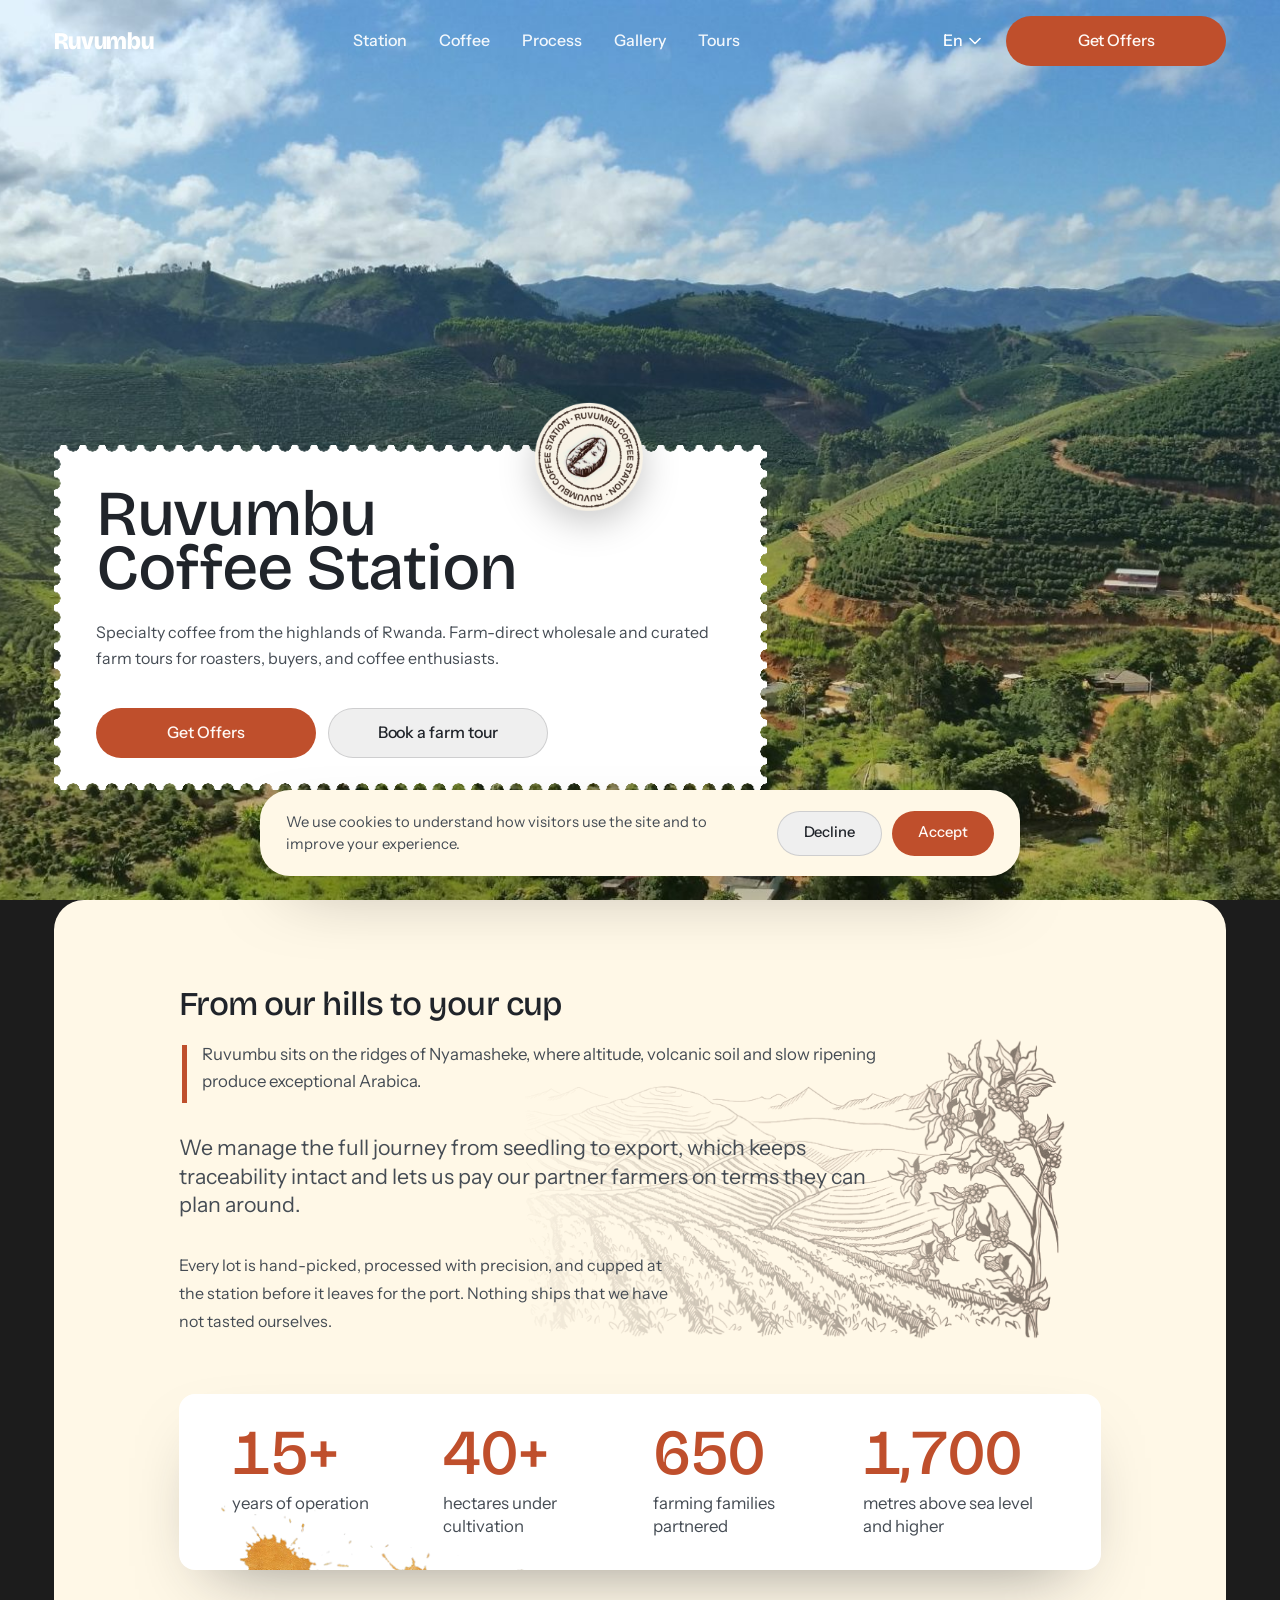
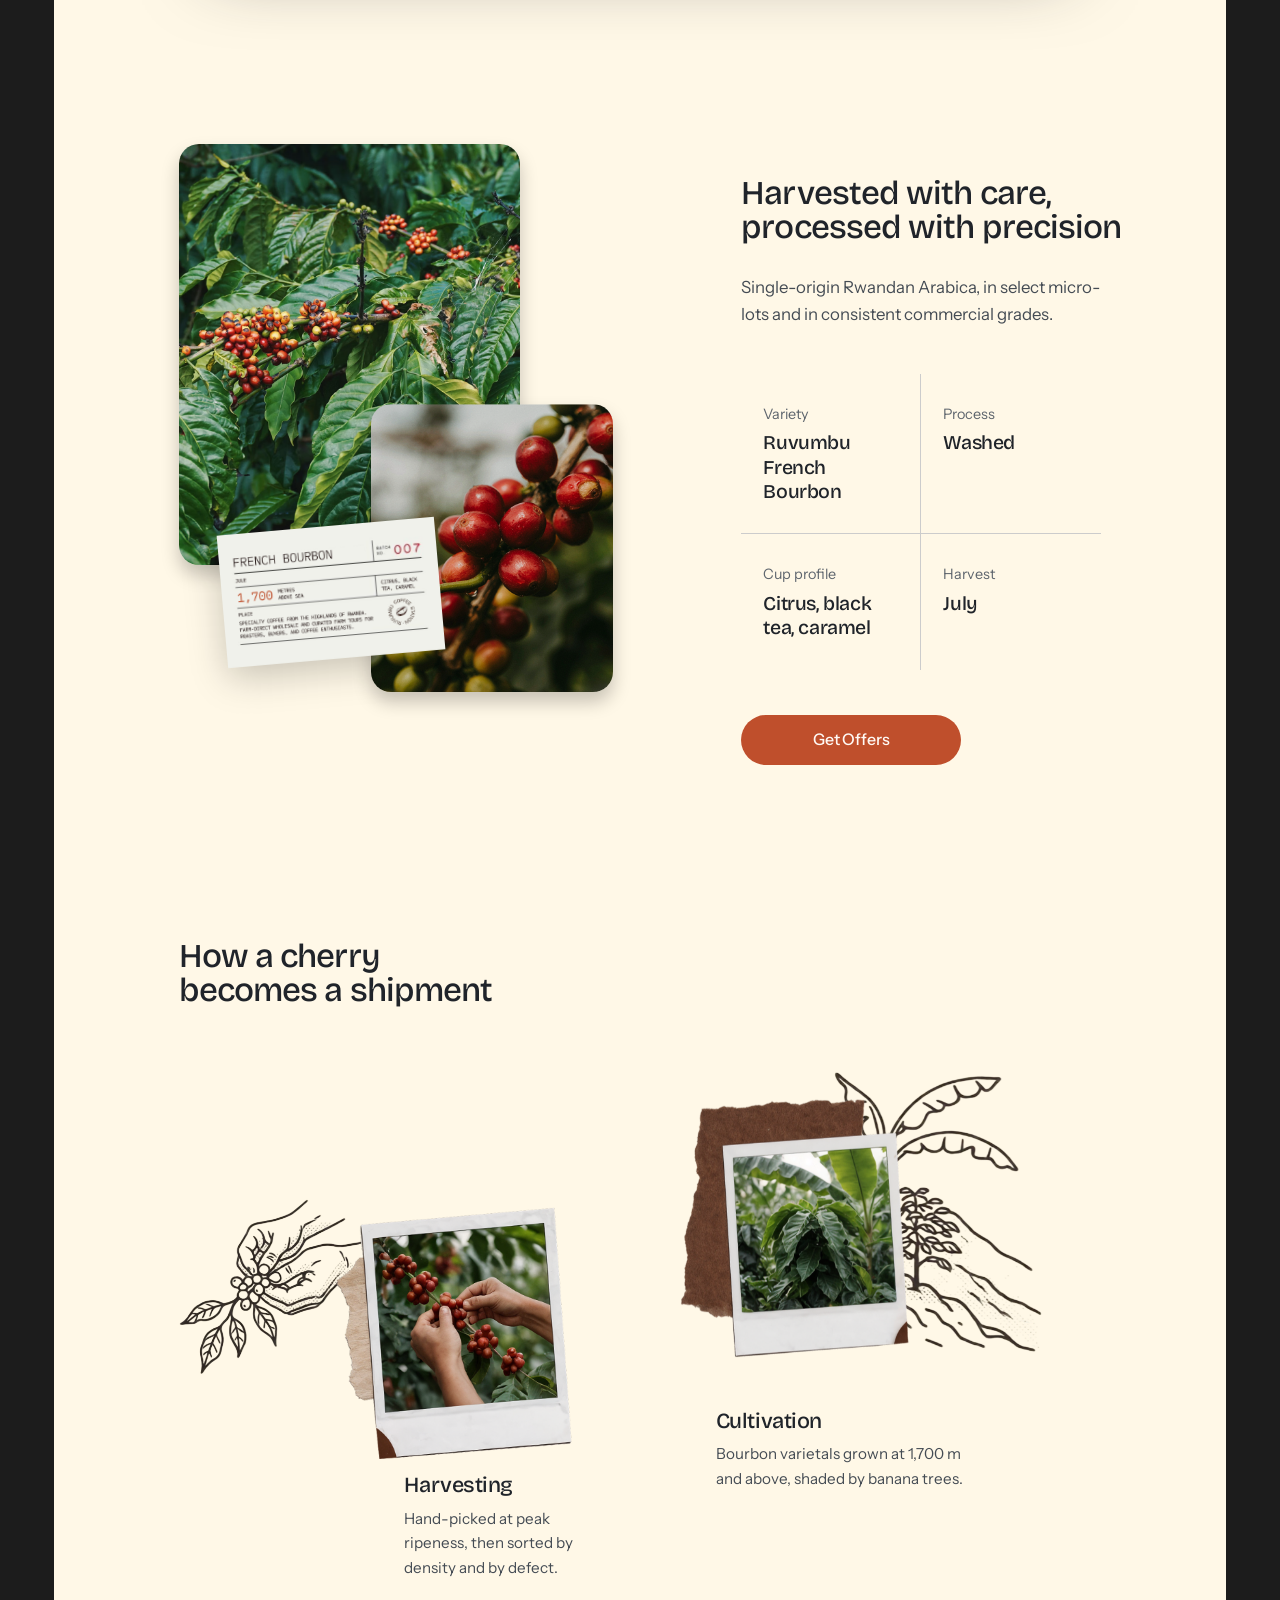
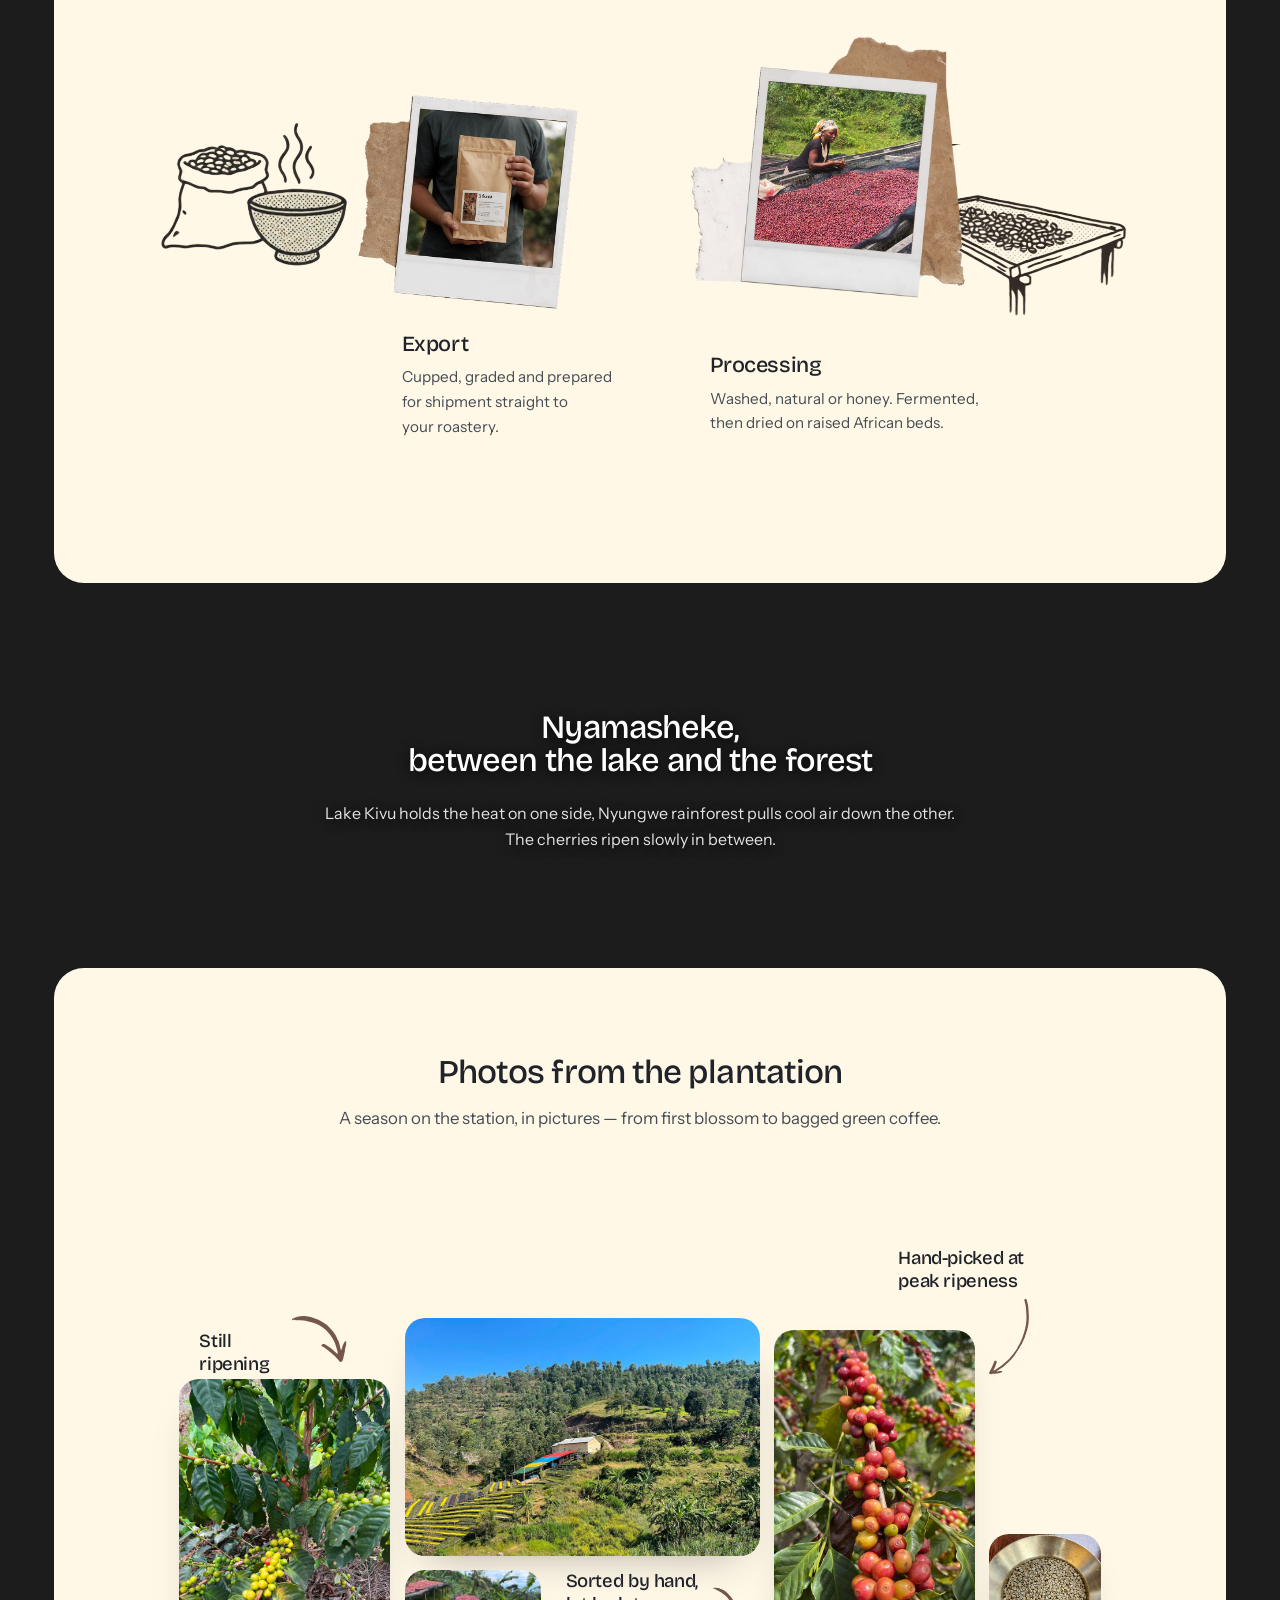
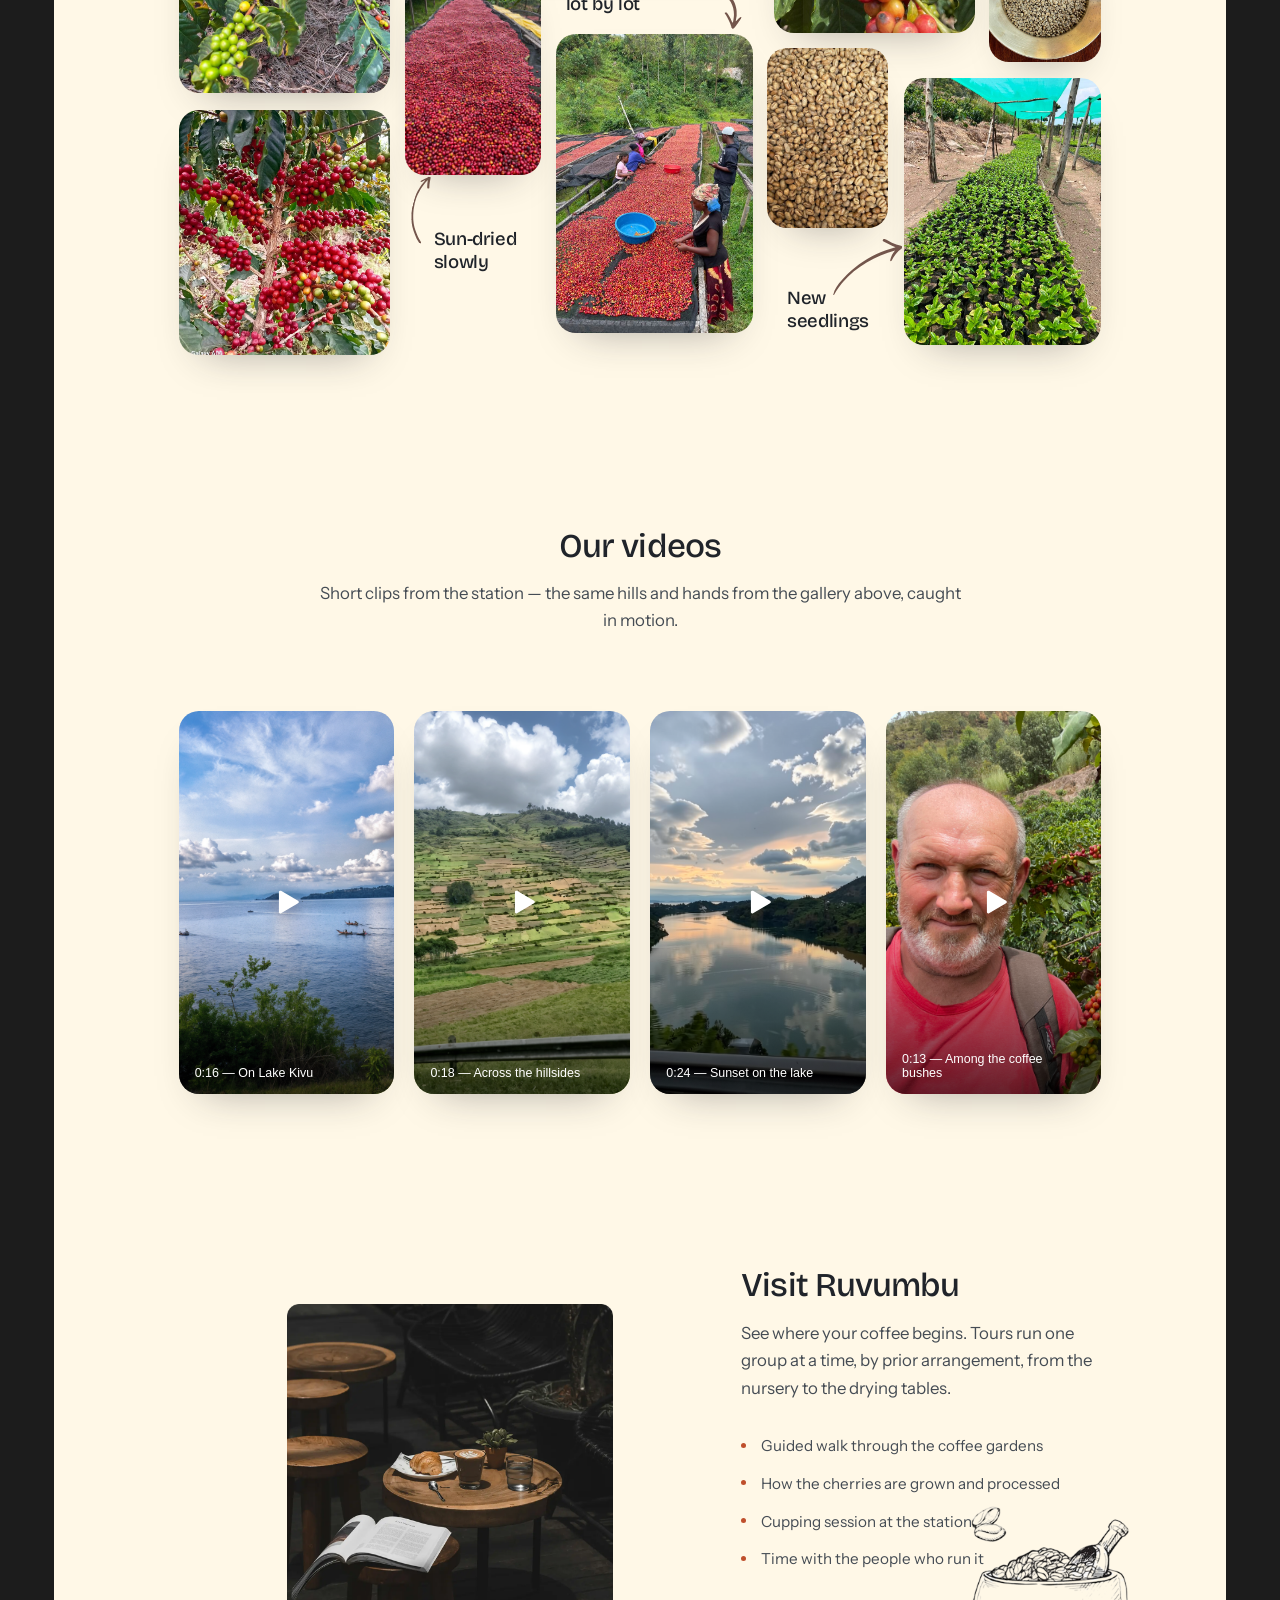
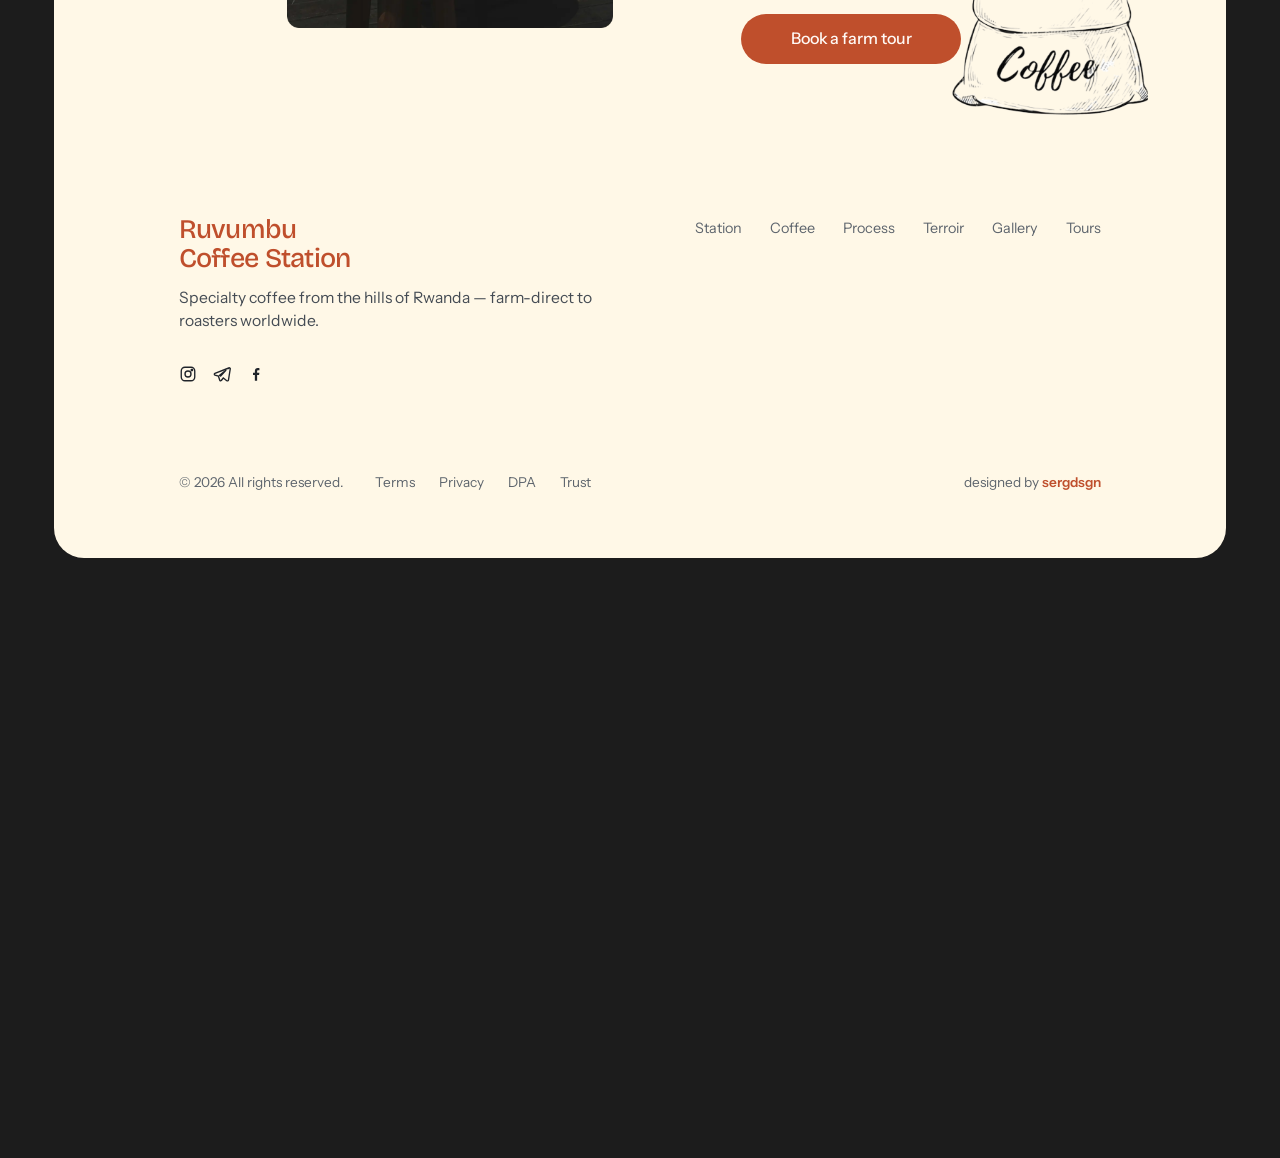
==== commit ca0da818: "Update index.html" ====
--- a/index.html
+++ b/index.html
@@ -433,4 +433,37 @@
   <div class="modal" role="dialog" aria-modal="true" aria-labelledby="dpaModalTitle">
     <button class="modal-close" type="button" data-close-modal aria-label="Close">&times;</button>
     <h3 id="dpaModalTitle" data-i18n="legal.dpa.title">Data Processing Agreement</h3>
-    <div class="modal-legal-body" data-i18n="legal.d+    <div class="modal-legal-body" data-i18n="legal.dpa.body">
+      <p>Ruvumbu Coffee Station acts as data controller for the information submitted through this site's forms.</p>
+      <p>Any subprocessors we use, such as email delivery services, are bound by equivalent data-protection obligations.</p>
+      <p>Data is stored only for as long as needed to handle your enquiry or order, and is not transferred outside what's required to fulfil it.</p>
+      <p>If your organisation needs a signed DPA on file, contact <a href="mailto:hello@ruvumbu.rw">hello@ruvumbu.rw</a>.</p>
+    </div>
+  </div>
+</div>
+
+<div class="modal-overlay" id="trustModal" hidden>
+  <div class="modal" role="dialog" aria-modal="true" aria-labelledby="trustModalTitle">
+    <button class="modal-close" type="button" data-close-modal aria-label="Close">&times;</button>
+    <h3 id="trustModalTitle" data-i18n="legal.trust.title">Trust &amp; Quality</h3>
+    <div class="modal-legal-body" data-i18n="legal.trust.body">
+      <p>Every lot is traceable from the farmer who grew it to the container that ships it.</p>
+      <p>Quality is cupped and verified at the station before anything leaves for the port &mdash; nothing ships that we haven't tasted ourselves.</p>
+      <p>We work directly with our partner farmers, on transparent, predictable terms.</p>
+      <p>Wholesale orders are always confirmed in writing before any payment is requested.</p>
+    </div>
+  </div>
+</div>
+
+<!-- ============================ cookie banner ============================ -->
+<div class="cookie-banner" id="cookieBanner" role="dialog" aria-label="Cookie consent" hidden>
+  <p data-i18n="cookies.text">We use cookies to understand how visitors use the site and to improve your experience.</p>
+  <div class="cookie-actions">
+    <button type="button" class="btn btn-ghost" id="cookieDecline" data-i18n="cookies.decline">Decline</button>
+    <button type="button" class="btn btn-primary" id="cookieAccept" data-i18n="cookies.accept">Accept</button>
+  </div>
+</div>
+
+<script src="script.js"></script>
+
+</body></html>
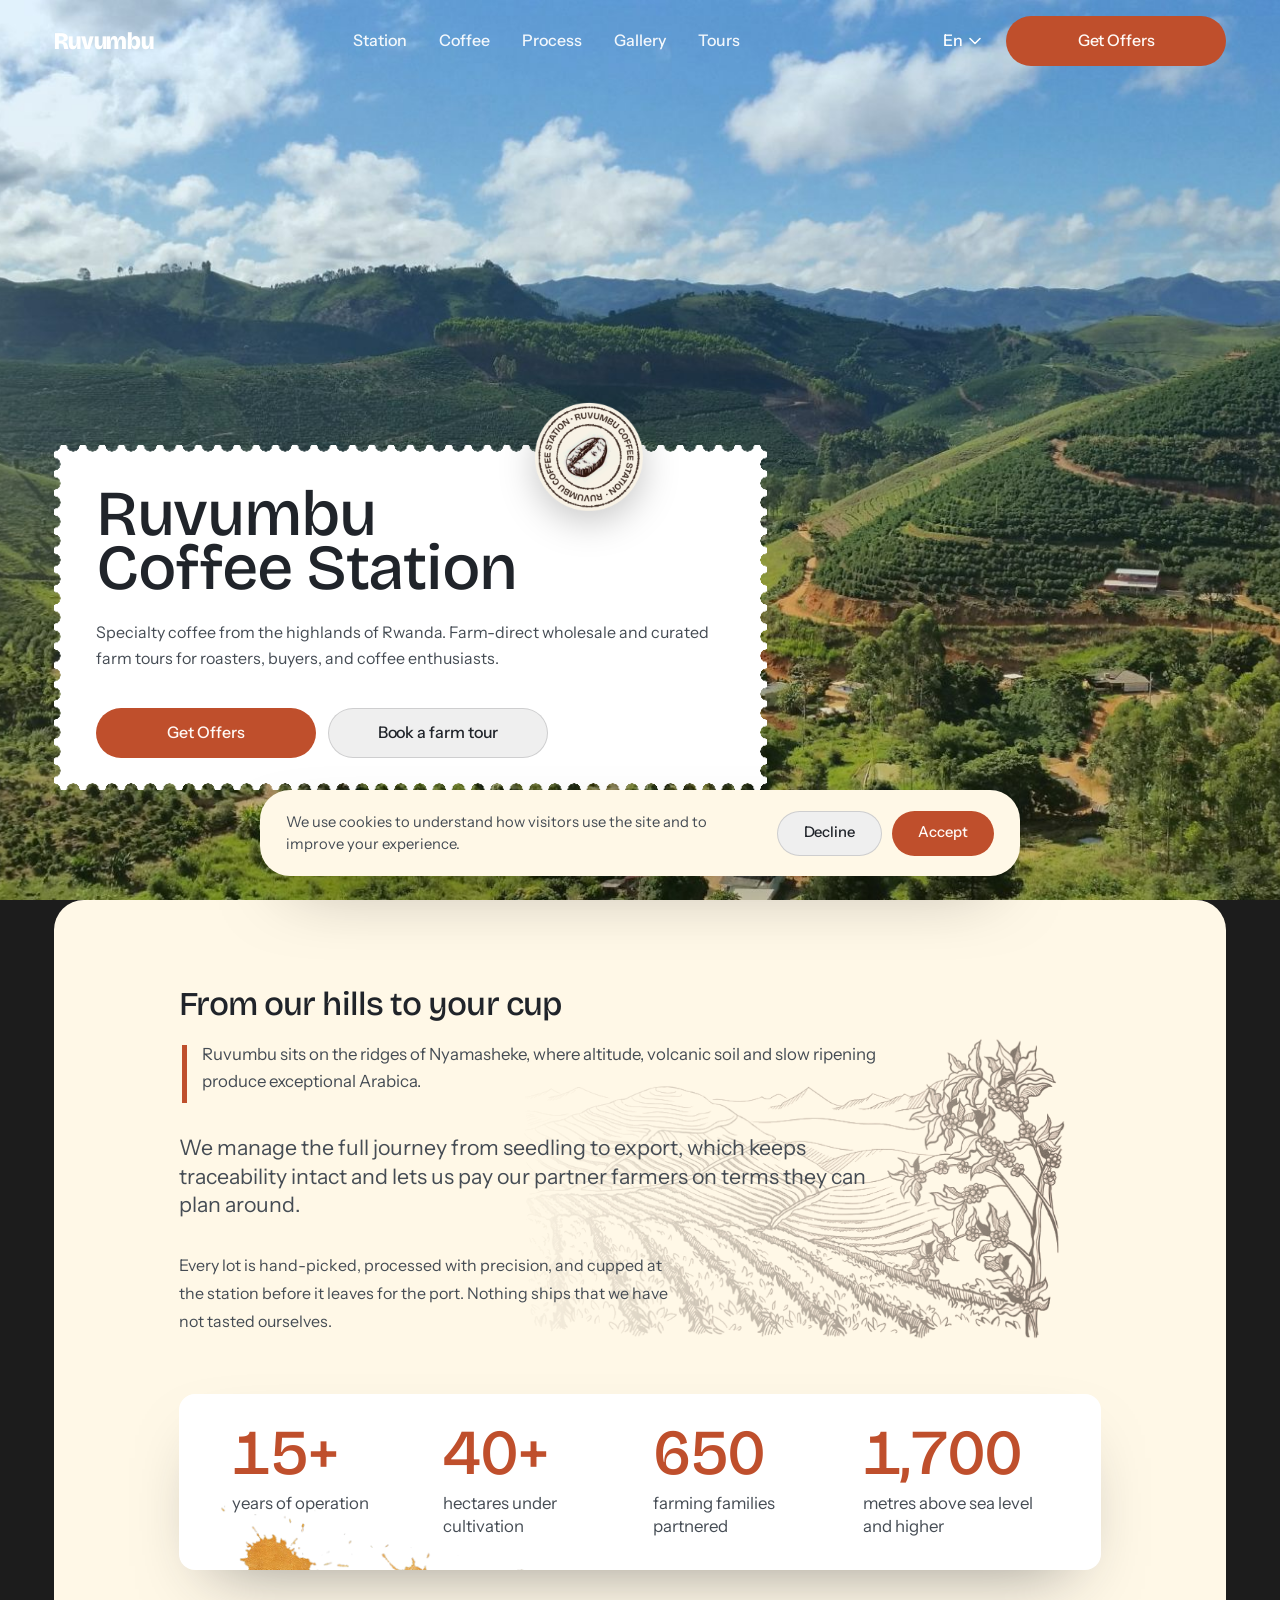
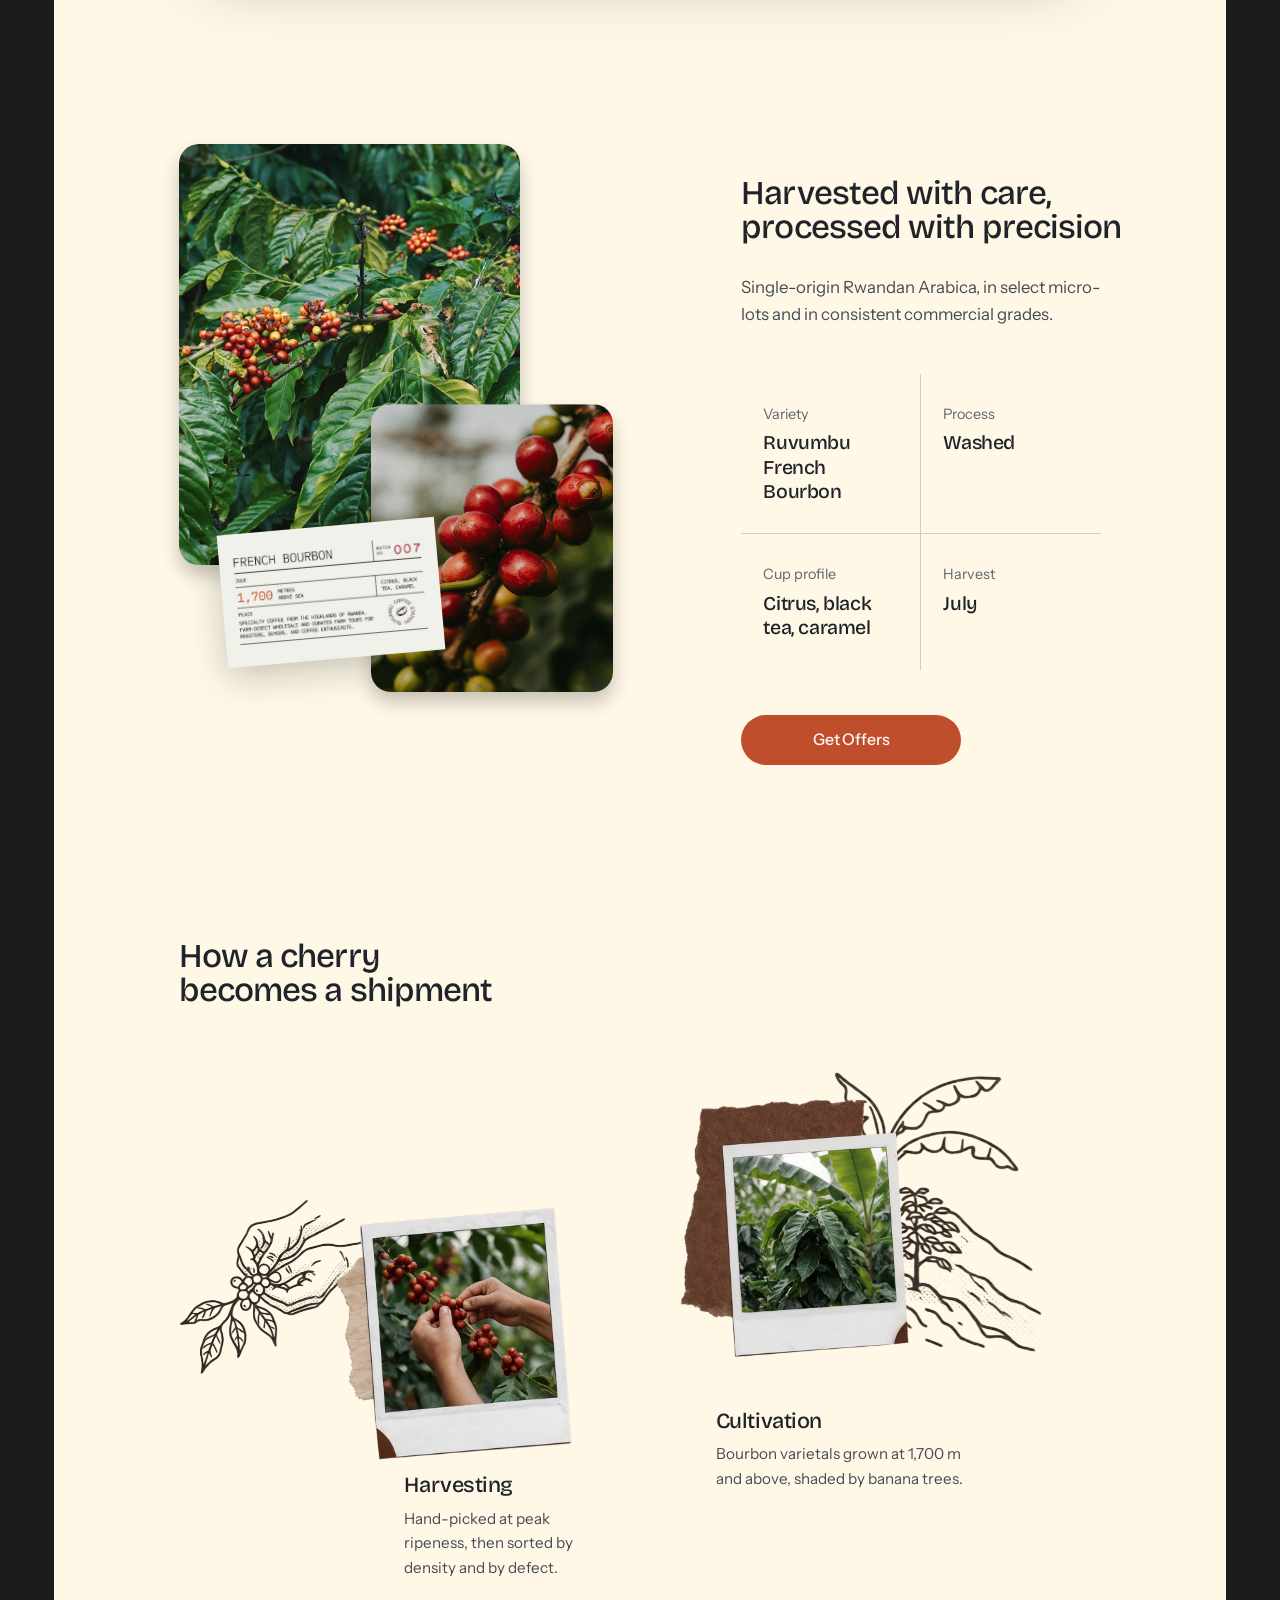
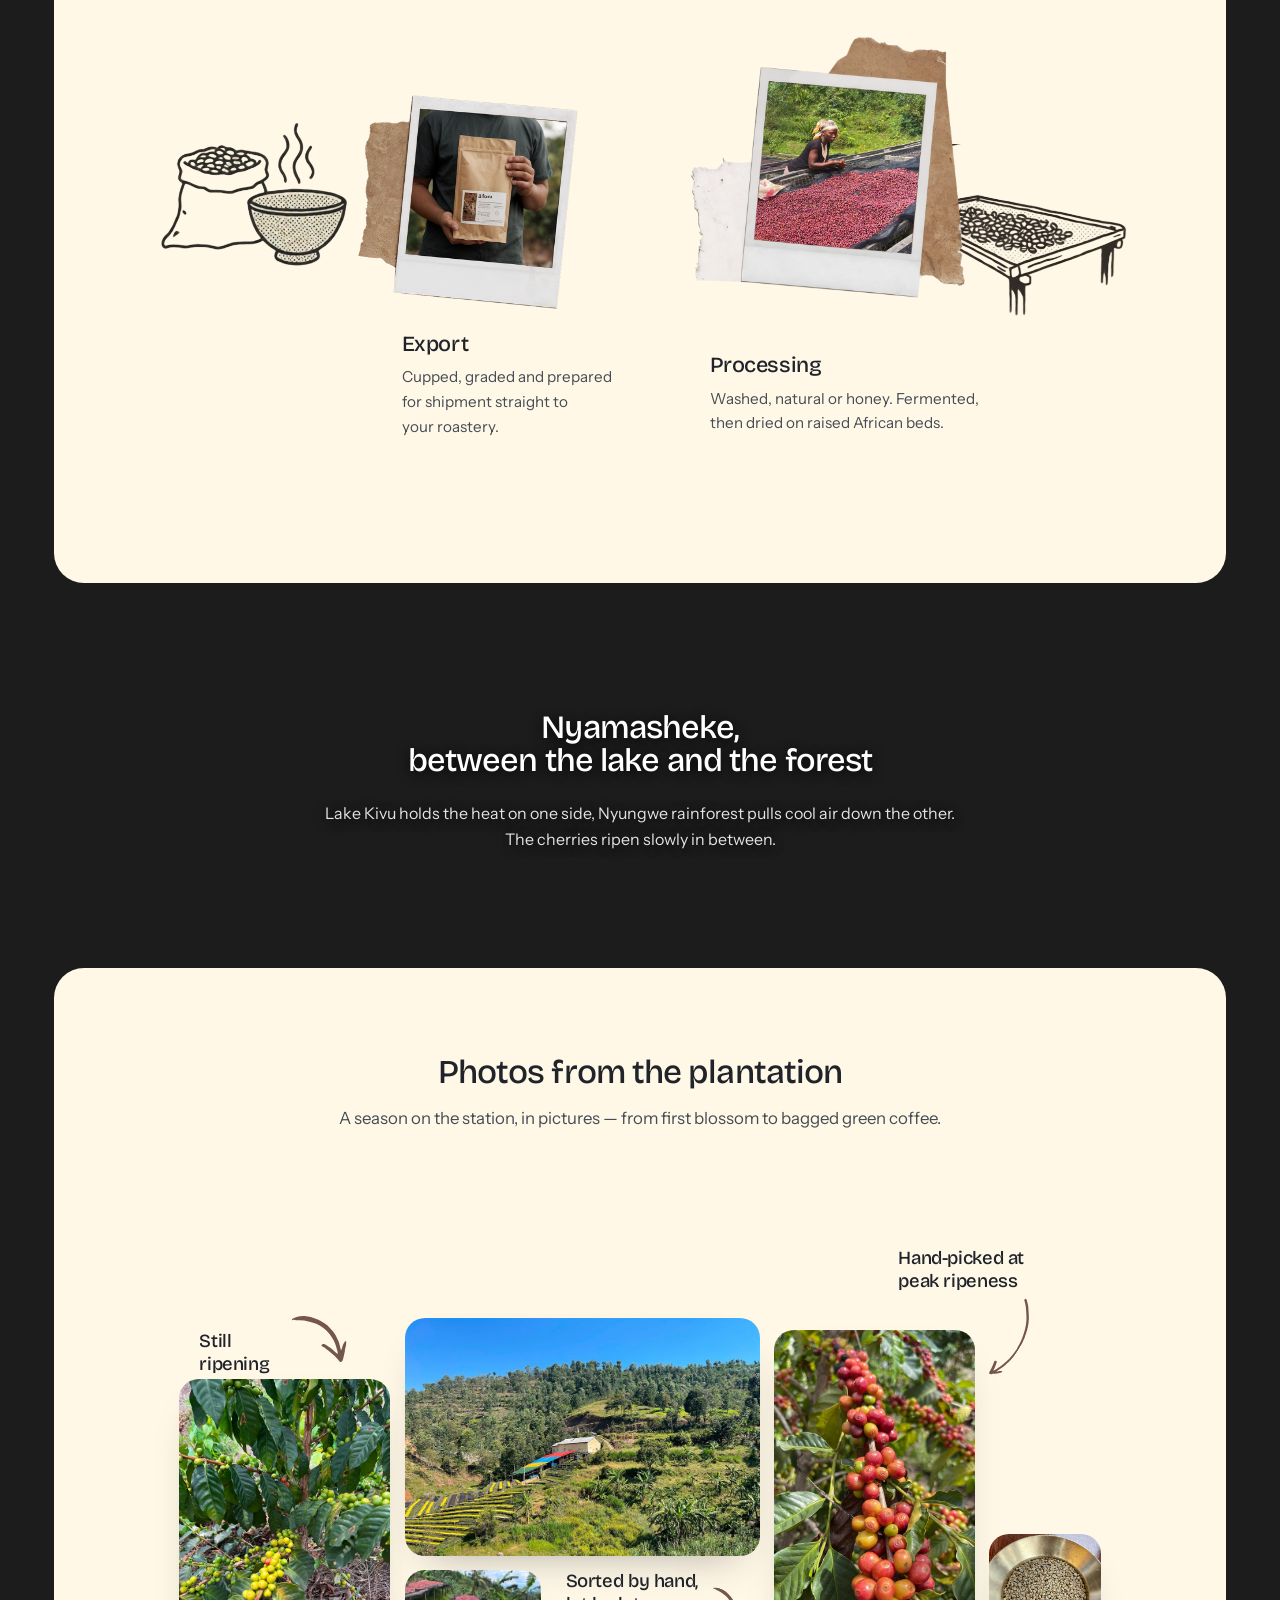
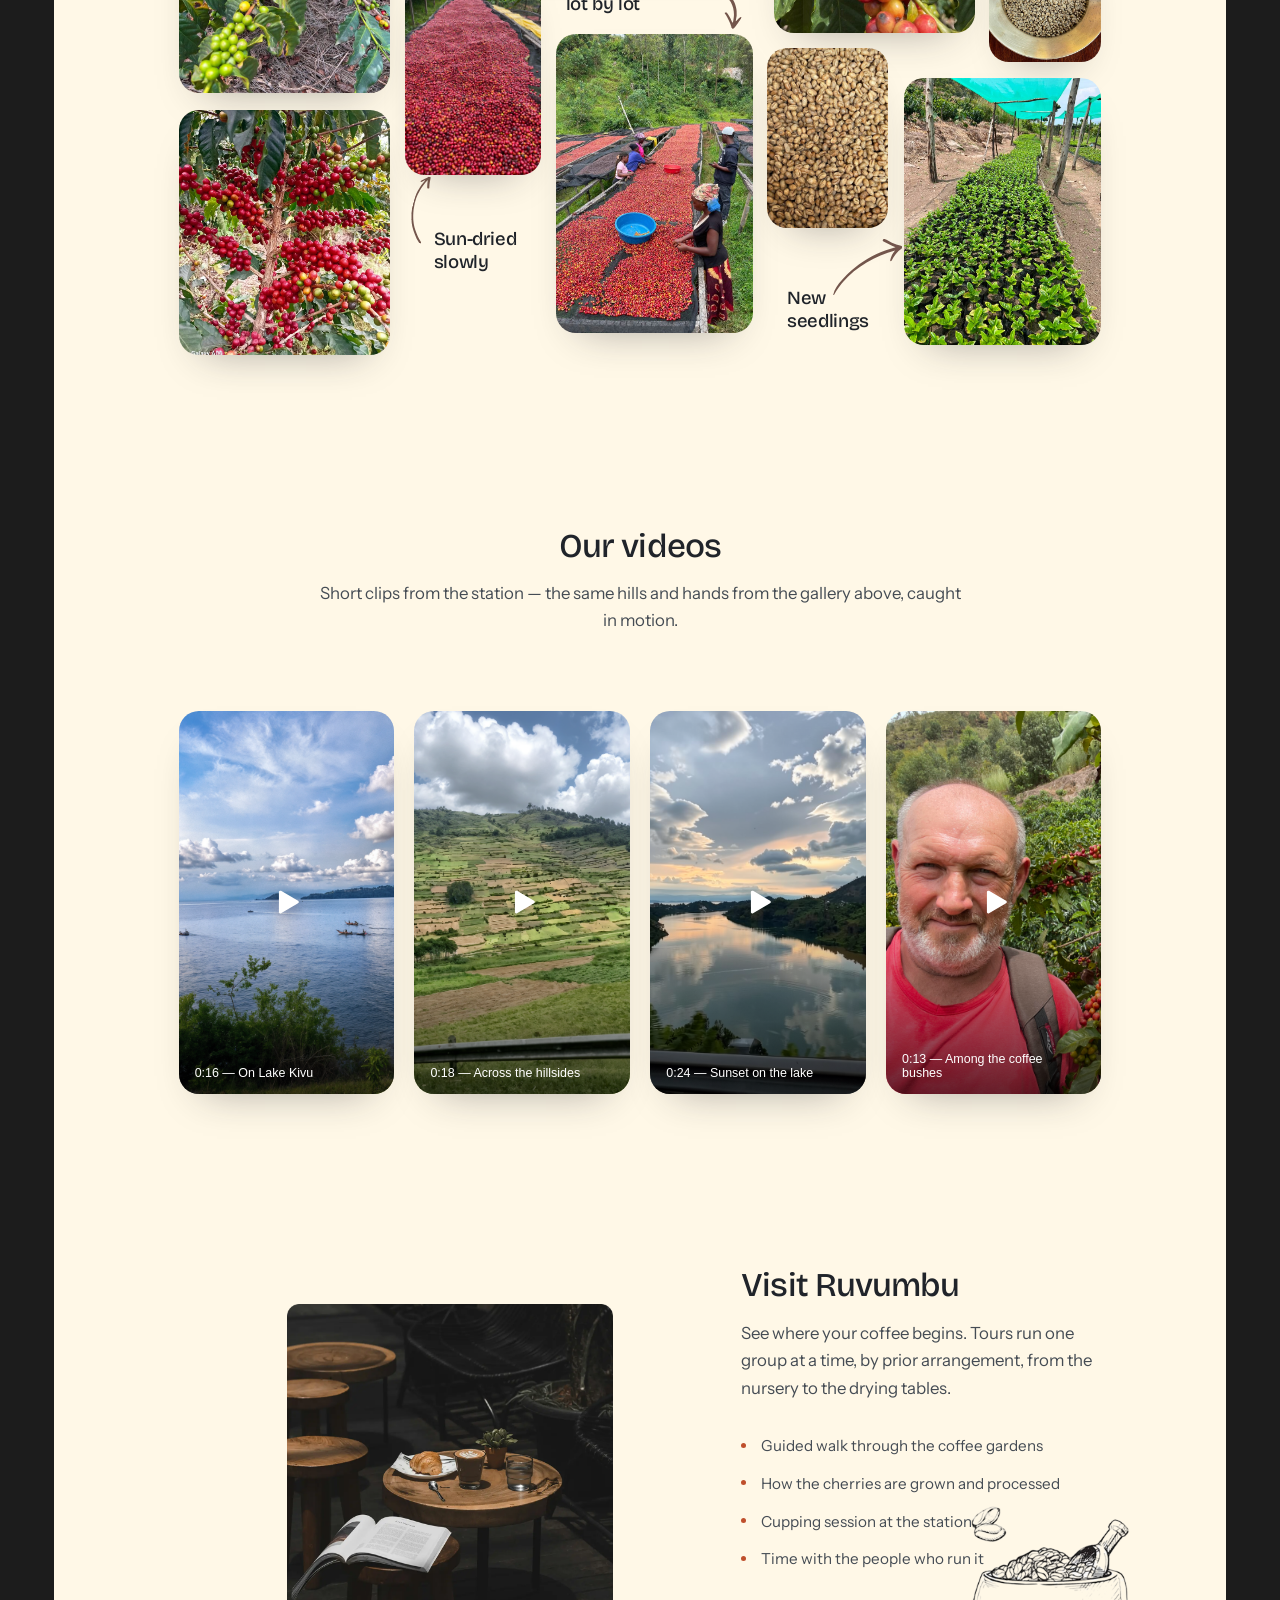
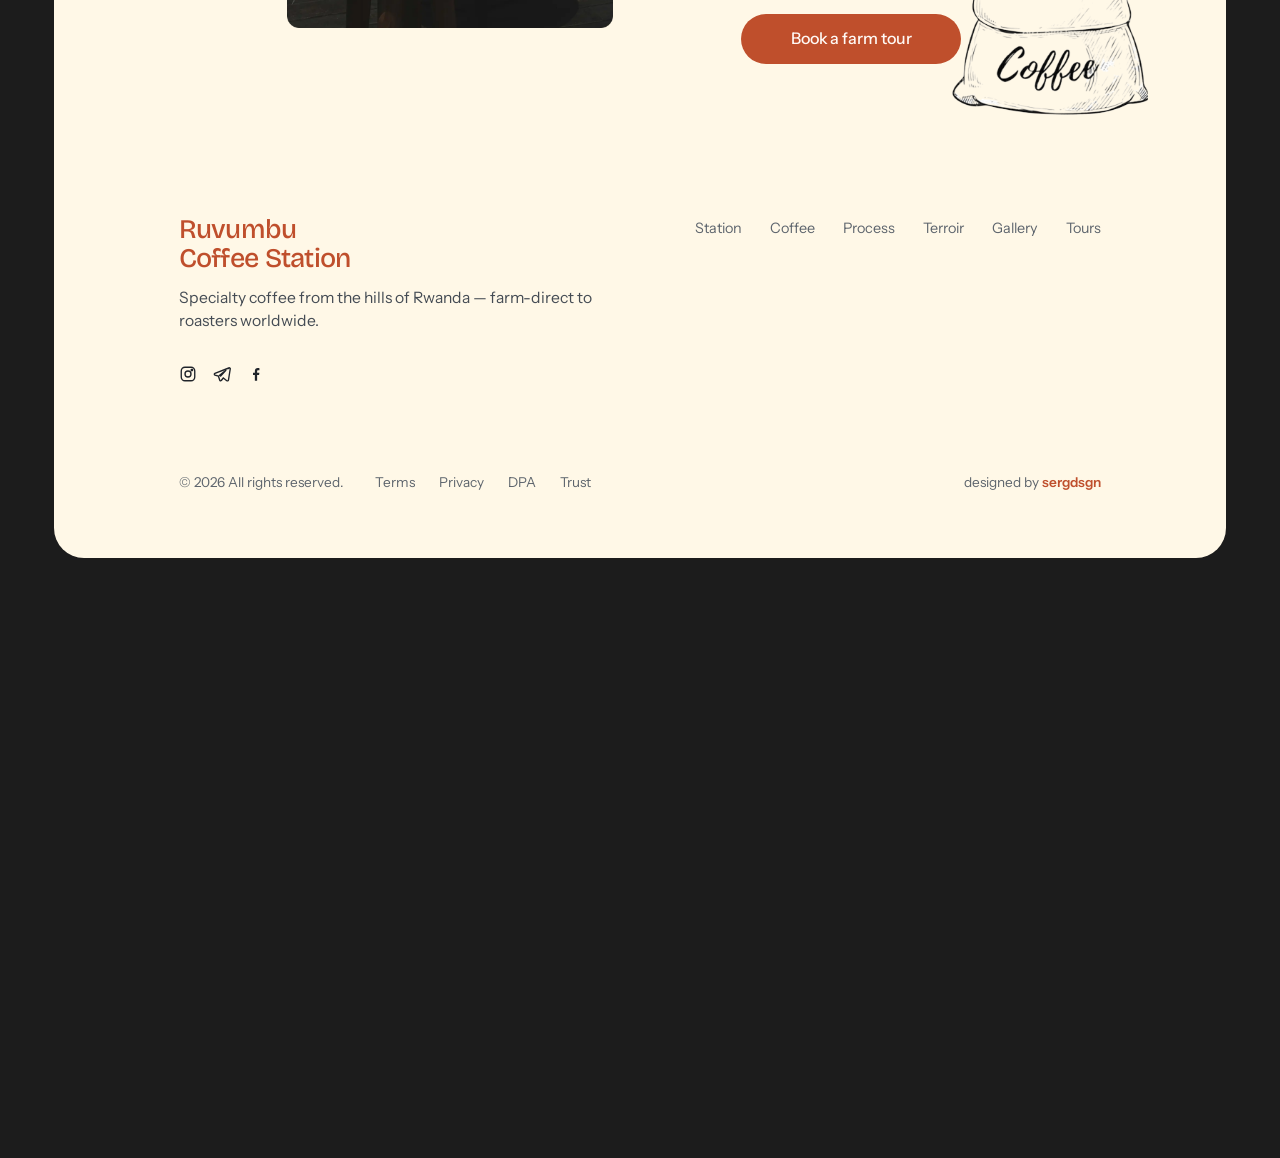
==== commit c9bb1d09: "upd" ====
--- a/index.html
+++ b/index.html
@@ -334,6 +334,11 @@
     <button class="modal-close" type="button" data-close-modal aria-label="Close">&times;</button>
     <h3 id="quoteModalTitle" data-i18n="quote.title">Get a wholesale quote</h3>
     <p class="modal-lead" data-i18n="quote.lead">Pick a volume tier, leave your details, and we'll send pricing to your inbox.</p>
+
+    <!--
+      Прайсы временно скрыты. Чтобы вернуть — раскомментируй блок ниже
+      (и, при желании, верни формулировку в quote.lead).
+
     <table class="price-table">
       <thead>
         <tr>
@@ -349,13 +354,13 @@
           <td>$11.00/kg</td>
         </tr>
         <tr class="price-row" data-tier="2-3-pallets">
-          <td><label><input type="radio" name="tier" value="2-3-pallets"><span data-i18n="quote.row2.vol">2&ndash;3 pallets</span></label></td>
-          <td data-i18n="quote.row2.weight">1,200&ndash;1,800 kg</td>
+          <td><label><input type="radio" name="tier" value="2-3-pallets"><span data-i18n="quote.row2.vol">2-3 pallets</span></label></td>
+          <td data-i18n="quote.row2.weight">1,200-1,800 kg</td>
           <td>$10.50/kg</td>
         </tr>
         <tr class="price-row" data-tier="4-7-pallets">
-          <td><label><input type="radio" name="tier" value="4-7-pallets"><span data-i18n="quote.row3.vol">4&ndash;7 pallets</span></label></td>
-          <td data-i18n="quote.row3.weight">2,400&ndash;4,200 kg</td>
+          <td><label><input type="radio" name="tier" value="4-7-pallets"><span data-i18n="quote.row3.vol">4-7 pallets</span></label></td>
+          <td data-i18n="quote.row3.weight">2,400-4,200 kg</td>
           <td>$9.90/kg</td>
         </tr>
         <tr class="price-row" data-tier="8-plus-pallets">
@@ -370,6 +375,8 @@
         </tr>
       </tbody>
     </table>
+    -->
+
     <form class="modal-form" id="quoteForm">
       <label class="field"><span data-i18n="quote.name">Name</span><input type="text" name="name" required></label>
       <label class="field"><span data-i18n="quote.email">Email</span><input type="email" name="email" required></label>
